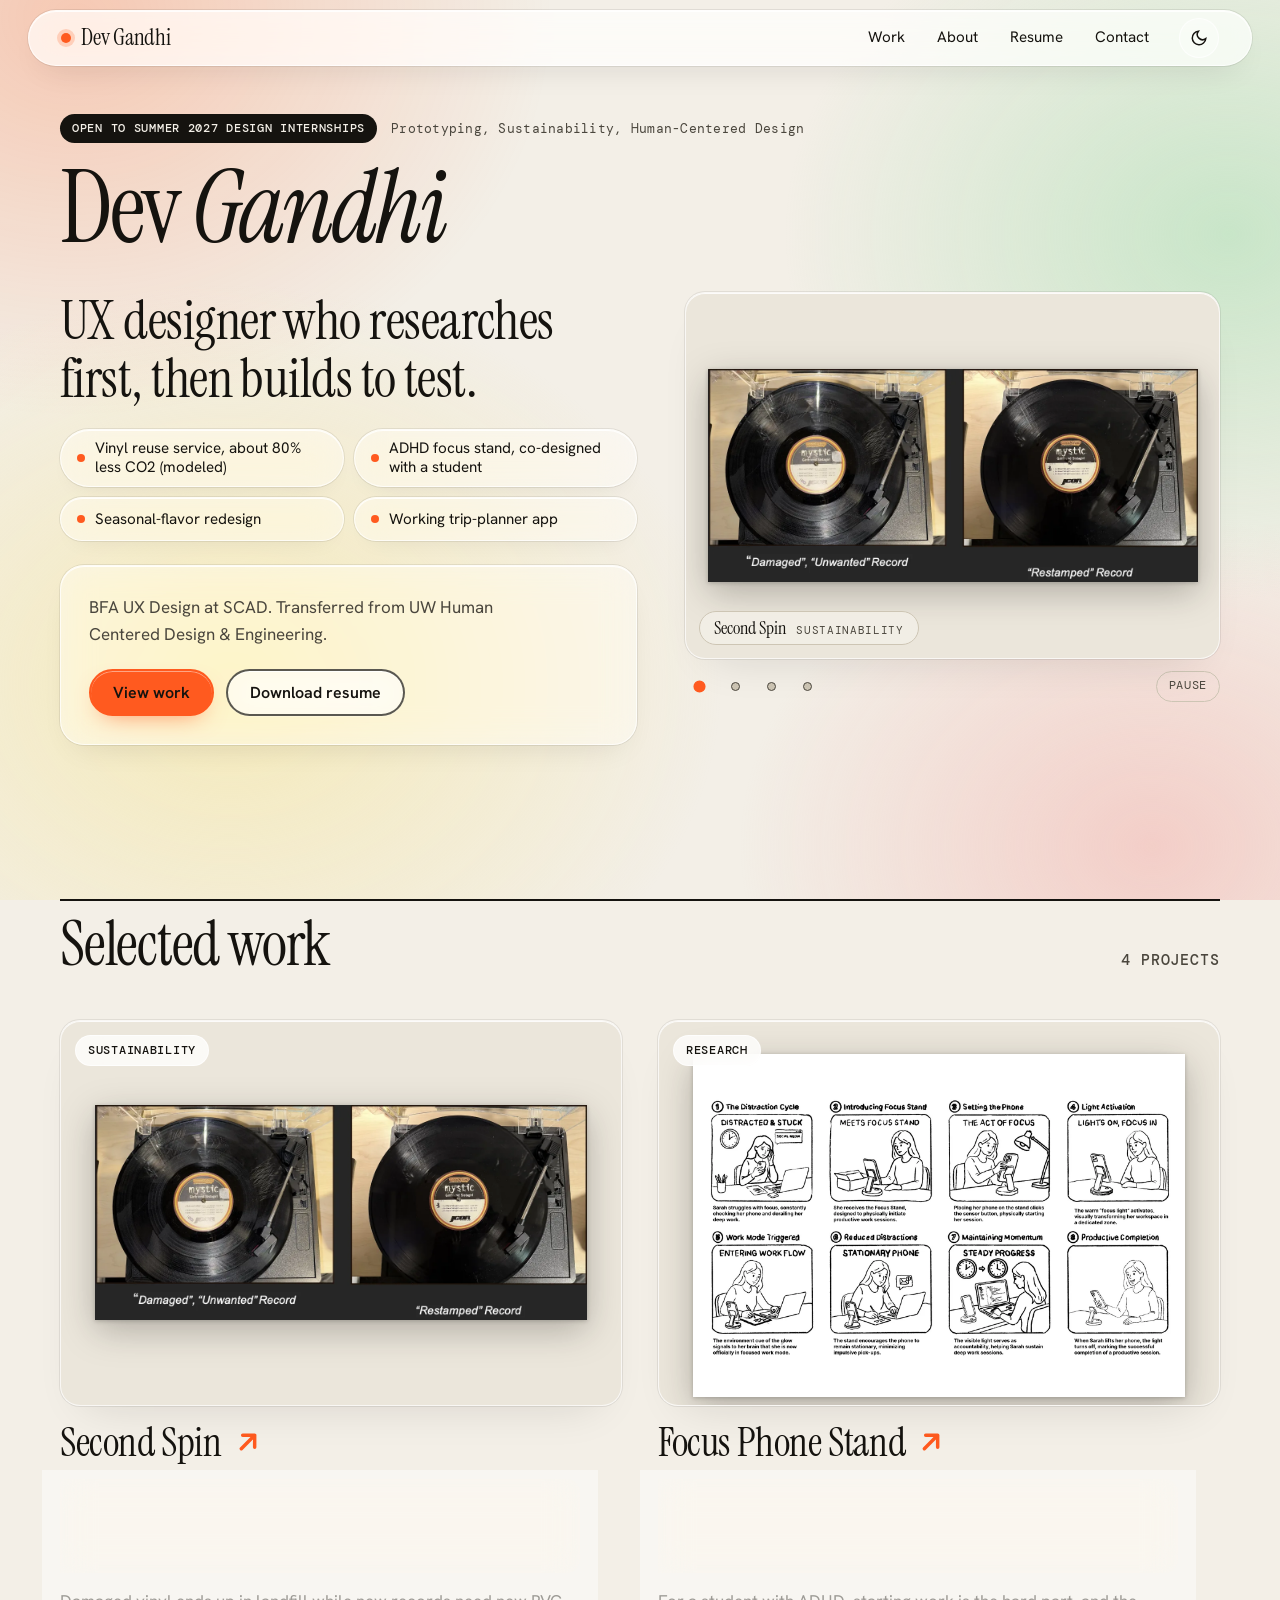
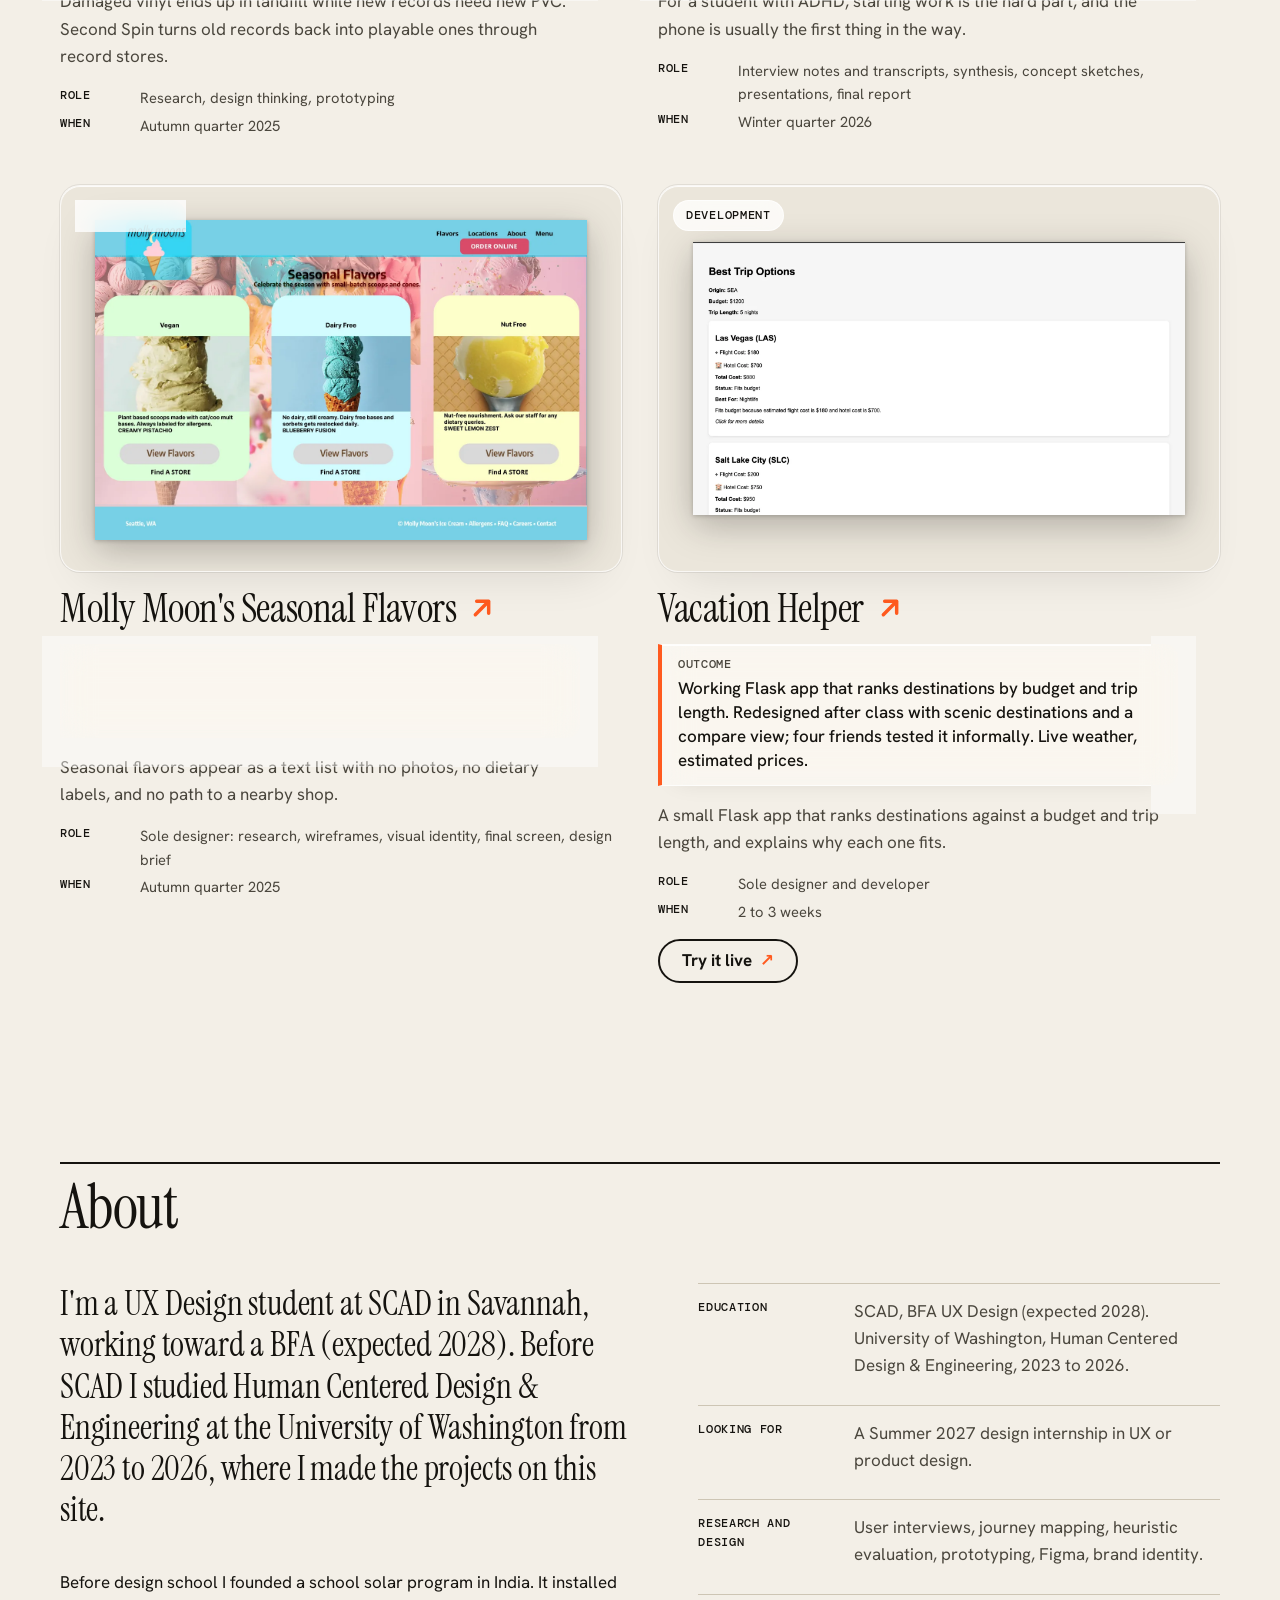
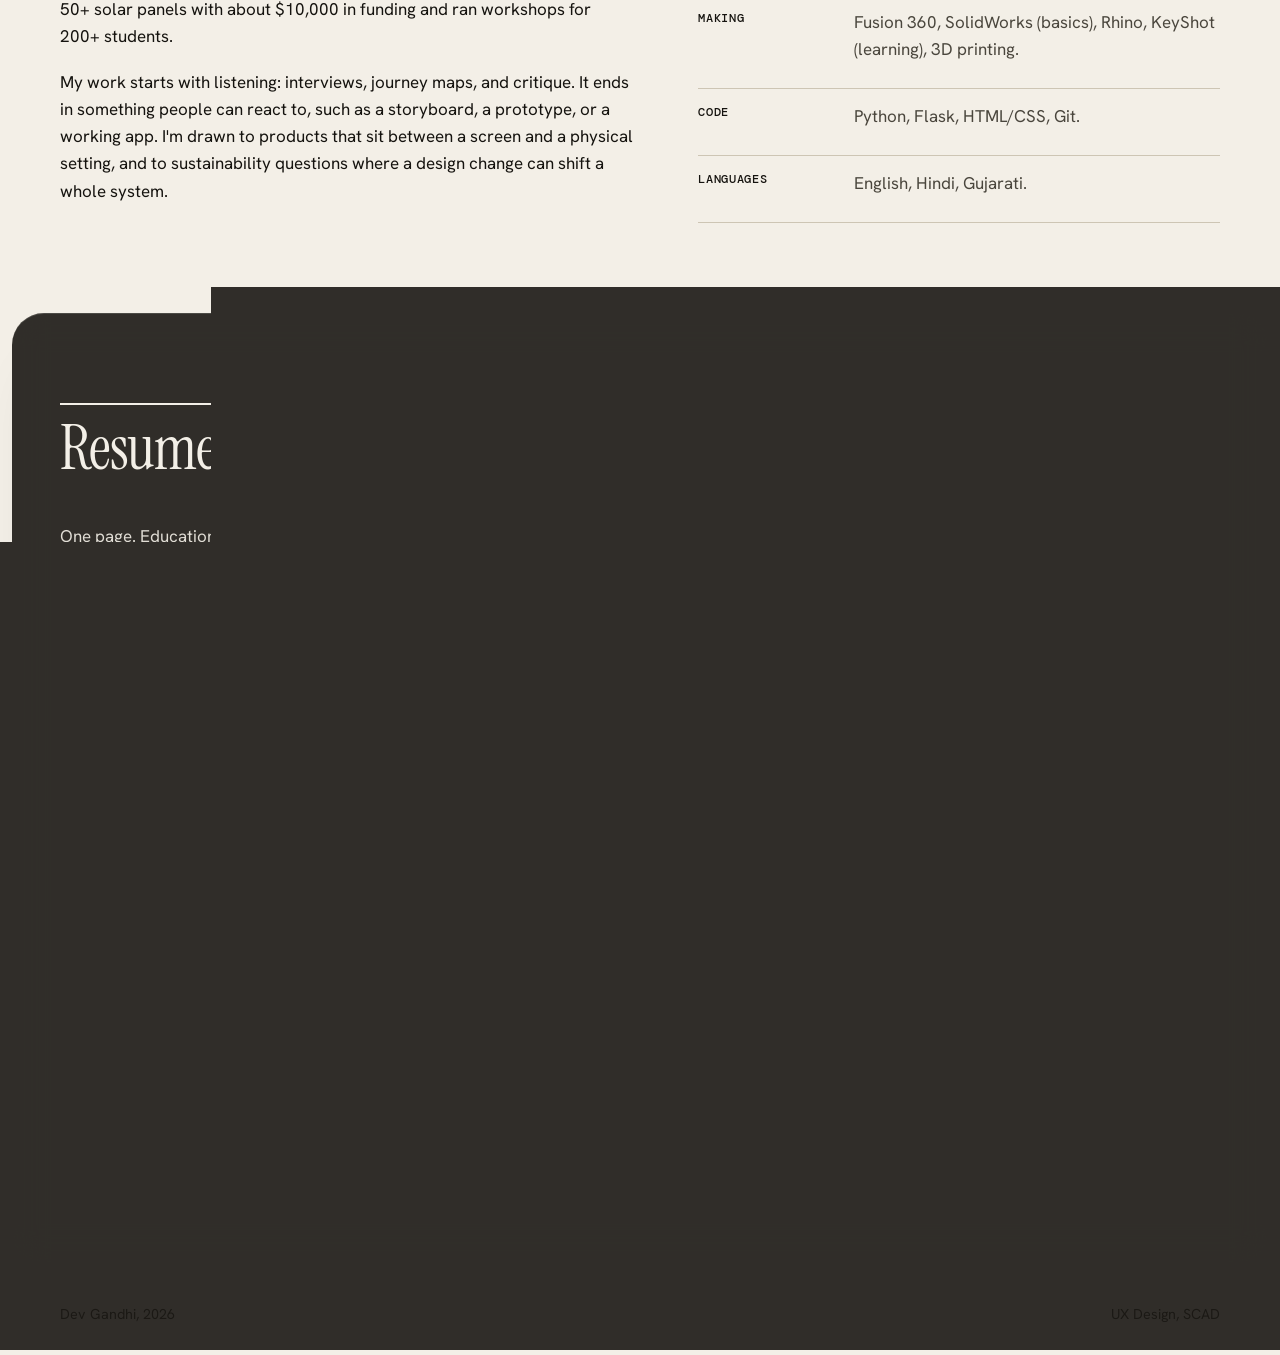
==== index.html @ 966eb0a9 "Refine 1-3: hero work showcase, case-study cover beside story, unified cover frames Adds css/refine." ====
<!doctype html>
<html lang="en">
<head>
  <meta charset="utf-8">
  <meta name="viewport" content="width=device-width, initial-scale=1, viewport-fit=cover">
  <title>Dev Gandhi | UX | Physical Systems Design</title>
  <meta name="description" content="Dev Gandhi is a UX Design student at SCAD. Case studies in research, sustainable product design, visual systems, and development. Seeking a Summer 2027 design internship.">
  <meta name="theme-color" content="#f3efe7" media="(prefers-color-scheme: light)">
  <meta name="theme-color" content="#12100d" media="(prefers-color-scheme: dark)">

  <!-- Open Graph. URLs assume the site lives at https://dev-0206.github.io/ . Change them if you use another address. -->
  <link rel="canonical" href="https://dev-0206.github.io/">
  <meta property="og:url" content="https://dev-0206.github.io/">
  <meta property="og:type" content="website">
  <meta property="og:title" content="Dev Gandhi | UX | Physical Systems Design">
  <meta property="og:description" content="Four case studies in UX research, sustainable product design, visual systems, and development.">
  <meta property="og:image" content="https://dev-0206.github.io/assets/og.png">
  <meta property="og:image:alt" content="Dev Gandhi. UX + Physical Systems.">
  <meta name="twitter:card" content="summary_large_image">

  <link rel="icon" href="assets/favicon.svg" type="image/svg+xml">
  <link rel="preload" as="font" type="font/woff2" crossorigin href="assets/fonts/instrument-serif-latin-400-normal.woff2">
  <link rel="preload" as="font" type="font/woff2" crossorigin href="assets/fonts/hanken-grotesk-latin-wght-normal.woff2">
  <link rel="stylesheet" href="css/style.css?v=20261028l">
  <link rel="stylesheet" href="css/glass.css?v=20261028l">
  <link rel="stylesheet" href="css/refine.css?v=20261109a">
</head>
<body>
  <a class="skip" href="#main">Skip to content</a>

  <header class="site-head">
    <div class="wrap">
      <a class="brand" href="#top" aria-label="Dev Gandhi, home"><span class="brand-dot" aria-hidden="true"></span>Dev Gandhi</a>
      <nav class="nav" aria-label="Main">
        <a href="#work">Work</a>
        <a href="#about">About</a>
        <a class="hide-sm" href="#resume">Resume</a>
        <a href="#contact">Contact</a>
        <button class="icon-btn" id="theme" type="button" aria-label="Switch color theme" title="Switch color theme">
          <svg width="18" height="18" viewBox="0 0 24 24" fill="none" stroke="currentColor" stroke-width="2" stroke-linecap="round" aria-hidden="true"><path d="M21 12.8A9 9 0 1 1 11.2 3a7 7 0 0 0 9.8 9.8z"/></svg>
        </button>
      </nav>
    </div>
  </header>

  <main id="main">
    <div id="top"></div>
    <section class="hero" aria-labelledby="name">
      <div class="wrap">
        <p class="hero-kicker"><span class="pill" id="h-pos"></span><span id="h-focus"></span></p>
        <h1 id="name"><span id="h-first">Dev</span> <span class="l2" id="h-last">Gandhi</span></h1>
        <div class="hero-grid">
          <div class="hero-main">
            <p class="hero-statement" id="h-statement"></p>
            <ul class="hero-chips" id="h-chips" aria-label="Selected work"></ul>
          </div>
          <div class="hero-visual" id="h-visual"></div>
          <div class="hero-side">
            <p id="h-status"></p>
            <div class="btn-row">
              <a class="btn primary" href="#work">View work</a>
              <a class="btn" id="h-resume" href="assets/Dev_Gandhi_Resume.pdf" download>Download resume</a>
            </div>
          </div>
        </div>
      </div>
    </section>

    <section id="work" aria-labelledby="work-h">
      <div class="wrap">
        <div class="sec-head"><h2 id="work-h">Selected work</h2><span class="count" id="work-count"></span></div>
        <div class="work-grid" id="work-grid"></div>
        <noscript><p>The case studies need JavaScript to open. Email me and I will send a PDF.</p></noscript>
      </div>
    </section>

    <section id="about" aria-labelledby="about-h">
      <div class="wrap">
        <div class="sec-head"><h2 id="about-h">About</h2></div>
        <div class="about-grid">
          <div class="about-copy" id="about-copy"></div>
          <dl class="facts" id="about-facts"></dl>
        </div>
      </div>
    </section>

    <div class="band">
      <section id="resume" aria-labelledby="resume-h">
        <div class="wrap">
          <div class="sec-head"><h2 id="resume-h">Resume</h2></div>
          <div class="two-col">
            <p>One page. Education, projects, experience, and skills.</p>
            <div class="btn-row">
              <a class="btn primary" id="r-dl" href="assets/Dev_Gandhi_Resume.pdf" download>Download PDF</a>
              <a class="btn" id="r-open" href="assets/Dev_Gandhi_Resume.pdf" target="_blank" rel="noopener">Open in a new tab</a>
            </div>
          </div>
        </div>
      </section>
      <section id="contact" aria-labelledby="contact-h">
        <div class="wrap">
          <div class="sec-head"><h2 id="contact-h">Contact</h2></div>
          <div class="two-col">
            <div>
              <h3 class="contact-head">Open to Summer 2027 design internships.</h3>
              <p class="contact-line">I'm especially interested in teams where screens meet physical products. Email me about a role, or to hear more about my projects and process: <a id="c-email" href="mailto:gandhi.devv@gmail.com">gandhi.devv@gmail.com</a>. You can also find me on <a id="c-li" href="https://www.linkedin.com/in/devgandhii" target="_blank" rel="noopener">LinkedIn</a>.</p>
              <div class="email-row">
                <button class="btn" id="c-copy" type="button">Copy email</button>
                <span class="toast" id="c-toast" role="status" aria-live="polite"></span>
              </div>
            </div>
            <div class="links" id="c-links"></div>
          </div>
        </div>
      </section>
    </div>
  </main>

  <footer>
    <div class="wrap"><span>Dev Gandhi, <span id="year"></span></span><span>UX Design, SCAD</span></div>
  </footer>

  <div class="case" id="case" role="dialog" aria-modal="true" aria-labelledby="case-title" hidden></div>
  <div class="lightbox" id="lightbox" role="dialog" aria-modal="true" aria-label="Image viewer">
    <div class="lb-bar">
      <span class="lb-hint">Drag to move. Scroll or pinch to zoom.</span>
      <div class="lb-tools">
        <button type="button" id="lb-out" aria-label="Zoom out">&minus;</button>
        <button type="button" id="lb-fit" aria-label="Fit image to screen">Fit</button>
        <button type="button" id="lb-in" aria-label="Zoom in">+</button>
        <button type="button" id="lb-close" class="close">Close</button>
      </div>
    </div>
    <div class="lb-stage" id="lb-stage" tabindex="0" role="img" aria-label="Zoomable image. Use plus and minus to zoom, arrow keys to move, 0 to fit.">
      <img id="lb-img" alt="" draggable="false">
    </div>
    <p class="lb-cap" id="lb-cap"></p>
  </div>

  <script src="js/data.js?v=20261028l"></script>
  <script src="js/app.js?v=20261109a"></script>
  <script src="js/refine.js?v=20261109a"></script>
</body>
</html>
---- css/style.css ----
/*
  Layout concept: a quiet paper-toned page where a very large serif name does the
  talking. Work is shown as large image panels. Case studies open as a full-screen sheet
  with a sticky project bar.
  Color follows 60 / 30 / 10: 60% warm paper ground, 30% ink and panel, 10% signal orange.
*/
/* Self-hosted fonts */
@font-face { font-family: "Instrument Serif"; font-style: normal; font-weight: 400; font-display: swap; src: url("../assets/fonts/instrument-serif-latin-400-normal.woff2") format("woff2"); }
@font-face { font-family: "Instrument Serif"; font-style: italic; font-weight: 400; font-display: swap; src: url("../assets/fonts/instrument-serif-latin-400-italic.woff2") format("woff2"); }
@font-face { font-family: "Hanken Grotesk"; font-style: normal; font-weight: 100 900; font-display: swap; src: url("../assets/fonts/hanken-grotesk-latin-wght-normal.woff2") format("woff2"); }
@font-face { font-family: "DM Mono"; font-style: normal; font-weight: 400; font-display: swap; src: url("../assets/fonts/dm-mono-latin-400-normal.woff2") format("woff2"); }
@font-face { font-family: "DM Mono"; font-style: normal; font-weight: 500; font-display: swap; src: url("../assets/fonts/dm-mono-latin-500-normal.woff2") format("woff2"); }
:root {
  --bg: #f3efe7;
  --panel: #e8e2d6;
  --panel-2: #dcd5c6;
  --ink: #15130f;
  --ink-2: #4a463d;
  --line: #cdc5b4;
  --accent: #ff5a1f;
  --on-accent: #15130f;
  --focus: #1f3fff;
  --shadow: rgba(21, 19, 15, 0.14);
  --st-mat: #f6e8a6;
  --st-em: #f3b8b3;
  --st-prod: #acdfb4;
  --font-display: "Instrument Serif", "Iowan Old Style", Georgia, "Times New Roman", serif;
  --font-body: "Hanken Grotesk", "Avenir Next", "Segoe UI", system-ui, sans-serif;
  --font-mono: "DM Mono", ui-monospace, "SF Mono", Menlo, Consolas, monospace;
  --max: 1160px;
  color-scheme: light;
}
@media (prefers-color-scheme: dark) {
  :root:not([data-theme="light"]) {
    --bg: #12100d;
    --panel: #1c1a16;
    --panel-2: #26231d;
    --ink: #ece7dc;
    --ink-2: #b3ac9d;
    --line: #302c25;
    --accent: #ff7a45;
    --on-accent: #15130f;
    --focus: #8fa0ff;
    --shadow: rgba(0, 0, 0, 0.5);
    --st-mat: #5a4e1e;
    --st-em: #6d3834;
    --st-prod: #2f5a3b;
    color-scheme: dark;
  }
}
:root[data-theme="dark"] {
  --bg: #12100d;
  --panel: #1c1a16;
  --panel-2: #26231d;
  --ink: #ece7dc;
  --ink-2: #b3ac9d;
  --line: #302c25;
  --accent: #ff7a45;
  --on-accent: #15130f;
  --focus: #8fa0ff;
  --shadow: rgba(0, 0, 0, 0.5);
  --st-mat: #5a4e1e;
  --st-em: #6d3834;
  --st-prod: #2f5a3b;
  color-scheme: dark;
}

*, *::before, *::after { box-sizing: border-box; }
html { scroll-behavior: smooth; -webkit-text-size-adjust: 100%; }
body {
  margin: 0;
  background: var(--bg);
  color: var(--ink);
  font-family: var(--font-body);
  font-size: 1.0625rem;
  line-height: 1.6;
  -webkit-font-smoothing: antialiased;
}
html.locked { overflow: hidden; }
img { max-width: 100%; display: block; }
a { color: inherit; text-decoration-thickness: 1px; text-underline-offset: 3px; }
a:hover { text-decoration-color: var(--accent); text-decoration-thickness: 2px; }
button { font: inherit; color: inherit; }
:focus-visible { outline: 3px solid var(--focus); outline-offset: 3px; border-radius: 4px; }
.skip {
  position: absolute; left: 12px; top: -60px; z-index: 100;
  background: var(--ink); color: var(--bg); padding: 10px 14px; border-radius: 6px;
}
.skip:focus { top: 12px; }
.sr { position: absolute; width: 1px; height: 1px; overflow: hidden; clip: rect(0 0 0 0); white-space: nowrap; }

.wrap {
  width: 100%;
  max-width: calc(var(--max) + 2 * 16px);
  margin-inline: auto;
  padding-left: max(16px, env(safe-area-inset-left, 0px));
  padding-right: max(16px, env(safe-area-inset-right, 0px));
}
@media (min-width: 720px) {
  .wrap {
    padding-left: max(32px, env(safe-area-inset-left, 0px));
    padding-right: max(32px, env(safe-area-inset-right, 0px));
    max-width: calc(var(--max) + 2 * 32px);
  }
}

/* ---------- Header ---------- */
.site-head {
  position: sticky; top: 0; z-index: 20;
  background: color-mix(in srgb, var(--bg) 88%, transparent);
  backdrop-filter: blur(10px);
  border-bottom: 1px solid var(--line);
}
.site-head .wrap { display: flex; align-items: center; justify-content: space-between; gap: 16px; min-height: 60px; }
.brand { font-family: var(--font-display); font-weight: 700; font-size: 1.15rem; text-decoration: none; letter-spacing: -0.01em; display: inline-flex; align-items: center; gap: 10px; }
.brand-dot { width: 10px; height: 10px; border-radius: 50%; background: var(--accent); box-shadow: 0 0 0 4px color-mix(in srgb, var(--accent) 22%, transparent); }
.nav { display: flex; align-items: center; gap: clamp(10px, 2.4vw, 28px); font-size: 0.95rem; }
.nav a { text-decoration: none; padding: 6px 2px; border-bottom: 2px solid transparent; }
.nav a:hover { border-bottom-color: var(--accent); }
.icon-btn {
  width: 40px; height: 40px; border-radius: 50%; border: 1px solid var(--line);
  background: transparent; cursor: pointer; display: inline-grid; place-items: center;
}
.icon-btn:hover { background: var(--panel); }
@media (max-width: 560px) { .nav .hide-sm { display: none; } }

/* ---------- Hero ---------- */
.hero { padding-block: clamp(48px, 9vw, 120px) clamp(40px, 6vw, 80px); }
.hero-kicker { margin: 0 0 18px; font-size: 1rem; color: var(--ink-2); display: flex; flex-wrap: wrap; gap: 6px 14px; align-items: center; }
.hero-kicker .pill {
  background: var(--ink); color: var(--bg); padding: 4px 12px; border-radius: 999px; font-weight: 600; font-size: 0.9rem;
}
.hero h1 {
  margin: 0;
  font-family: var(--font-display);
  font-size: clamp(3.6rem, 15.5vw, 12.5rem);
  line-height: 0.88;
  letter-spacing: -0.045em;
  font-weight: 800;
  font-stretch: 100%;
  font-variation-settings: "opsz" 96, "wdth" 100;
  text-wrap: balance;
}
.hero h1 .l2 { display: block; color: var(--ink); }
.hero-grid { margin-top: clamp(28px, 4vw, 56px); display: grid; gap: 28px 56px; grid-template-columns: 1fr; align-items: end; }
@media (min-width: 860px) { .hero-grid { grid-template-columns: 1.3fr 1fr; } }
.hero-statement { font-family: var(--font-display); font-size: clamp(1.5rem, 3.2vw, 2.25rem); line-height: 1.15; letter-spacing: -0.02em; margin: 0; font-weight: 500; max-width: 24ch; text-wrap: balance; }
.hero-side { display: grid; gap: 20px; }
.hero-side p { margin: 0; color: var(--ink-2); max-width: 46ch; }
.btn-row { display: flex; flex-wrap: wrap; gap: 12px; }
.btn {
  display: inline-flex; align-items: center; gap: 10px; text-decoration: none; cursor: pointer;
  padding: 13px 22px; border-radius: 999px; font-weight: 600; border: 2px solid var(--ink);
  background: transparent; font-size: 1rem; line-height: 1.1;
}
.btn:hover { text-decoration: none; background: var(--panel); }
.btn.primary { background: var(--accent); border-color: var(--accent); color: var(--on-accent); }
.btn.primary:hover { background: color-mix(in srgb, var(--accent) 86%, var(--ink)); border-color: color-mix(in srgb, var(--accent) 86%, var(--ink)); }
.hero-tags { display: flex; flex-wrap: wrap; gap: 8px; margin: 0; padding: 0; list-style: none; }
.hero-tags li { border: 1px solid var(--line); border-radius: 999px; padding: 4px 12px; font-size: 0.9rem; color: var(--ink-2); }

@media (prefers-reduced-motion: no-preference) {
  .hero h1 { animation: weight-in 1.1s cubic-bezier(.2,.7,.2,1) both; }
  @keyframes weight-in {
    from { font-weight: 200; letter-spacing: 0.01em; font-variation-settings: "opsz" 96, "wdth" 75; }
    to   { font-weight: 800; letter-spacing: -0.045em; font-variation-settings: "opsz" 96, "wdth" 100; }
  }
}

/* ---------- Sections ---------- */
section { padding-block: clamp(48px, 7vw, 96px); }
.sec-head { display: flex; align-items: baseline; justify-content: space-between; gap: 16px; margin-bottom: clamp(24px, 4vw, 44px); border-top: 2px solid var(--ink); padding-top: 14px; }
.sec-head h2 { margin: 0; font-family: var(--font-display); font-size: clamp(1.6rem, 3.6vw, 2.4rem); letter-spacing: -0.025em; font-weight: 700; }
.sec-head .count { color: var(--ink-2); font-size: 0.95rem; }

/* ---------- Work grid ---------- */
.work-grid { display: grid; gap: clamp(28px, 4vw, 48px) clamp(20px, 3vw, 36px); grid-template-columns: 1fr; }
@media (min-width: 820px) { .work-grid { grid-template-columns: 1fr 1fr; } }
.card { display: grid; gap: 16px; text-decoration: none; color: inherit; align-content: start; min-width: 0; }
.card:hover { text-decoration: none; }
.card-media {
  background: var(--panel); border-radius: 18px; overflow: hidden; aspect-ratio: 16 / 11;
  display: grid; place-items: center; position: relative;
}
.card-media img { width: 100%; height: 100%; transition: transform .5s cubic-bezier(.2,.7,.2,1); }
.card-media img.cover { object-fit: cover; }
.card-media img.contain { object-fit: contain; padding: 4%; }
.card:hover .card-media img, .card:focus-visible .card-media img { transform: scale(1.035); }
.card-tag {
  position: absolute; left: 14px; top: 14px; background: var(--bg); color: var(--ink);
  border-radius: 999px; padding: 4px 12px; font-size: 0.85rem; font-weight: 600;
}
.card h3 { margin: 0; font-family: var(--font-display); font-size: clamp(1.45rem, 2.4vw, 1.9rem); letter-spacing: -0.02em; line-height: 1.1; font-weight: 700; display: flex; align-items: baseline; gap: 10px; flex-wrap: wrap; }
.card h3 .arrow { width: 0.8em; height: 0.8em; align-self: center; transition: transform .25s; flex: none; }
.card:hover h3 .arrow { transform: translate(4px, -4px); }
.card h3 .arrow path { stroke: var(--accent); }
.card p { margin: 0; color: var(--ink-2); max-width: 52ch; }
.card dl { margin: 0; display: grid; gap: 4px; font-size: 0.92rem; color: var(--ink-2); }
.card dl div { display: grid; grid-template-columns: 70px 1fr; gap: 10px; }
.card dt { font-weight: 600; color: var(--ink); }
.card dd { margin: 0; min-width: 0; }

/* ---------- About ---------- */
.about-grid { display: grid; gap: 40px 64px; grid-template-columns: 1fr; }
@media (min-width: 860px) { .about-grid { grid-template-columns: 1.1fr 1fr; } }
.about-copy p { margin: 0 0 1.1em; max-width: 60ch; }
.about-copy p:first-child { font-family: var(--font-display); font-size: clamp(1.3rem, 2.2vw, 1.65rem); line-height: 1.3; letter-spacing: -0.015em; font-weight: 500; }
.facts { margin: 0; display: grid; gap: 0; }
.facts div { display: grid; grid-template-columns: 140px 1fr; gap: 16px; padding: 14px 0; border-top: 1px solid var(--line); }
.facts div:last-child { border-bottom: 1px solid var(--line); }
.facts dt { font-weight: 600; }
.facts dd { margin: 0; color: var(--ink-2); min-width: 0; }
@media (max-width: 520px) { .facts div { grid-template-columns: 1fr; gap: 2px; } }

/* ---------- Resume + Contact ---------- */
.band { background: var(--ink); color: var(--bg); }
.band .sec-head { border-top-color: var(--bg); }
.band a { color: inherit; }
.band .btn { border-color: var(--bg); }
.band .btn:hover { background: color-mix(in srgb, var(--bg) 14%, transparent); }
.band .btn.primary { background: var(--accent); border-color: var(--accent); color: #15130f; }
.two-col { display: grid; gap: 28px 64px; grid-template-columns: 1fr; align-items: start; }
@media (min-width: 860px) { .two-col { grid-template-columns: 1fr 1fr; } }
.band p { margin: 0 0 18px; max-width: 48ch; opacity: .9; }
.email-row { display: flex; flex-wrap: wrap; gap: 12px; align-items: center; margin-bottom: 18px; }
.email-text { font-family: var(--font-display); font-size: clamp(1.3rem, 3.2vw, 2rem); letter-spacing: -0.02em; user-select: all; overflow-wrap: anywhere; }
.links { display: flex; flex-wrap: wrap; gap: 12px; }
.toast { font-size: .9rem; opacity: 0; transition: opacity .2s; }
.toast.on { opacity: 1; }
footer { padding-block: 28px; font-size: .9rem; color: var(--ink-2); }
footer .wrap { display: flex; flex-wrap: wrap; justify-content: space-between; gap: 8px 24px; }

/* ---------- Case study sheet ---------- */
.case {
  position: fixed; inset: 0; z-index: 50; background: var(--bg); overflow-y: auto; overscroll-behavior: contain;
  display: none;
}
.case.open { display: block; }
@media (prefers-reduced-motion: no-preference) {
  .case.open { animation: sheet-in .38s cubic-bezier(.2,.7,.2,1) both; }
  @keyframes sheet-in { from { transform: translateY(28px); opacity: 0; } to { transform: none; opacity: 1; } }
}
.case-bar {
  position: sticky; top: 0; z-index: 5; background: color-mix(in srgb, var(--bg) 92%, transparent);
  backdrop-filter: blur(10px); border-bottom: 1px solid var(--line);
}
.case-bar .wrap { display: flex; align-items: center; gap: 12px; min-height: 60px; justify-content: space-between; }
.case-back { display: inline-flex; align-items: center; gap: 8px; border: 1px solid var(--line); background: transparent; padding: 8px 16px 8px 12px; border-radius: 999px; cursor: pointer; font-weight: 600; }
.case-back:hover { background: var(--panel); }
.case-pos { color: var(--ink-2); font-size: .92rem; }
.case-nav { display: inline-flex; gap: 8px; }
kbd { font: inherit; font-size: .78rem; border: 1px solid var(--line); border-radius: 5px; padding: 0 6px; color: var(--ink-2); }
@media (max-width: 640px) { .case-bar kbd, .case-pos { display: none; } }

.case-hero { padding-block: clamp(36px, 6vw, 80px) 28px; }
.case-hero .tagline { display: inline-block; background: var(--accent); color: var(--on-accent); padding: 4px 14px; border-radius: 999px; font-weight: 700; font-size: .88rem; margin-bottom: 20px; }
.case-hero h1 { margin: 0; font-family: var(--font-display); font-weight: 800; font-size: clamp(2.4rem, 8vw, 6rem); line-height: .96; letter-spacing: -0.04em; text-wrap: balance; max-width: 16ch; }
.case-hero .lede { font-family: var(--font-display); font-size: clamp(1.25rem, 2.6vw, 1.85rem); line-height: 1.25; letter-spacing: -0.015em; max-width: 34ch; margin: 22px 0 0; font-weight: 500; text-wrap: balance; }
.meta { margin: clamp(28px, 4vw, 48px) 0 0; display: grid; grid-template-columns: repeat(auto-fit, minmax(210px, 1fr)); gap: 0 28px; border-top: 2px solid var(--ink); }
.meta div { padding: 14px 0; border-bottom: 1px solid var(--line); min-width: 0; }
.meta dt { font-weight: 700; font-size: .88rem; color: var(--ink-2); margin-bottom: 2px; }
.meta dd { margin: 0; overflow-wrap: anywhere; }

.case-cover { margin-top: 12px; background: var(--panel); border-radius: 22px; overflow: hidden; display: grid; place-items: center; aspect-ratio: 16 / 9; }
.case-cover img { width: 100%; height: 100%; }
.case-cover img.cover { object-fit: cover; }
.case-cover img.contain { object-fit: contain; padding: 3%; }

.cs { padding-block: clamp(28px, 4.5vw, 56px) 0; }
.cs-row { display: grid; gap: 14px 56px; grid-template-columns: 1fr; padding-block: clamp(28px, 4vw, 48px); border-top: 1px solid var(--line); }
@media (min-width: 900px) { .cs-row { grid-template-columns: 220px minmax(0, 1fr); } }
.cs-row > h2 { margin: 0; font-family: var(--font-display); font-size: 1.35rem; letter-spacing: -0.015em; font-weight: 700; line-height: 1.15; }
@media (min-width: 900px) { .cs-row > h2 { position: sticky; top: 84px; align-self: start; } }
.cs-body { display: grid; gap: 20px; min-width: 0; }
.cs-body > p { margin: 0; max-width: 64ch; }
.cs-body ul { margin: 0; padding-left: 1.2em; display: grid; gap: 8px; max-width: 64ch; }
.cs-body li::marker { color: var(--accent); }

.fig { margin: 0; display: grid; gap: 10px; min-width: 0; }
.fig-btn { all: unset; display: block; cursor: zoom-in; border-radius: 14px; overflow: hidden; background: var(--panel); }
.fig-btn:focus-visible { outline: 3px solid var(--focus); outline-offset: 3px; }
.fig-btn img { width: 100%; height: auto; }
.fig-btn img.contain { padding: 2%; }
.fig figcaption { font-size: .92rem; color: var(--ink-2); max-width: 70ch; }
.fig:not(.wide) { max-width: 760px; }
.figs .fig { max-width: none; }
.figs { display: grid; gap: 22px; grid-template-columns: 1fr; }
@media (min-width: 640px) { .figs.c2 { grid-template-columns: 1fr 1fr; } .figs.c3 { grid-template-columns: repeat(3, 1fr); } }
.figs .fig-btn { aspect-ratio: auto; }

.cards { display: grid; gap: 14px; grid-template-columns: 1fr; }
@media (min-width: 640px) { .cards.c2 { grid-template-columns: 1fr 1fr; } .cards.c3 { grid-template-columns: repeat(3, 1fr); } }
.cards.c1 { grid-template-columns: 1fr; }
.mini { background: var(--panel); border-radius: 14px; padding: 18px 20px; min-width: 0; }
.mini h3 { margin: 0 0 6px; font-family: var(--font-display); font-size: 1.08rem; letter-spacing: -0.01em; line-height: 1.2; }
.mini p { margin: 0; font-size: .98rem; color: var(--ink-2); }

.steps { margin: 0; padding: 0; list-style: none; display: grid; gap: 0; counter-reset: step; border-left: 2px solid var(--line); margin-left: 6px; }
.steps li { position: relative; padding: 0 0 22px 28px; counter-increment: step; }
.steps li:last-child { padding-bottom: 0; }
.steps li::before { content: ""; position: absolute; left: -7px; top: 6px; width: 12px; height: 12px; border-radius: 50%; background: var(--accent); }
.steps h3 { margin: 0 0 2px; font-family: var(--font-display); font-size: 1.08rem; }
.steps p { margin: 0; color: var(--ink-2); max-width: 60ch; }

.tbl-wrap { overflow-x: auto; border: 1px solid var(--line); border-radius: 12px; }
.tbl { width: 100%; border-collapse: collapse; font-size: .96rem; min-width: 460px; }
.tbl caption { text-align: left; padding: 10px 14px; font-size: .88rem; color: var(--ink-2); caption-side: bottom; border-top: 1px solid var(--line); }
.tbl th, .tbl td { text-align: left; padding: 11px 14px; border-bottom: 1px solid var(--line); vertical-align: top; }
.tbl thead th { background: var(--panel); font-weight: 700; }
.tbl tbody tr:last-child td { border-bottom: 0; }
.tbl td:first-child { font-weight: 600; white-space: nowrap; }
@media (max-width: 640px) { .tbl td:first-child { white-space: normal; } }

.stats { display: grid; gap: 14px; grid-template-columns: repeat(auto-fit, minmax(150px, 1fr)); }
.stat { background: var(--panel); border-radius: 14px; padding: 18px 20px; }
.stat b { display: block; font-family: var(--font-display); font-size: clamp(1.7rem, 4vw, 2.6rem); line-height: 1; letter-spacing: -0.03em; font-variant-numeric: tabular-nums; }
.stat span { color: var(--ink-2); font-size: .92rem; display: block; margin-top: 8px; }
.stats-note { margin: 0; color: var(--ink-2); font-size: .95rem; max-width: 64ch; }

.quote { margin: 0; padding: 4px 0 4px 20px; border-left: 4px solid var(--accent); max-width: 60ch; }
.quote p { margin: 0; font-family: var(--font-display); font-size: 1.35rem; line-height: 1.3; letter-spacing: -0.01em; }
.quote cite { display: block; margin-top: 8px; font-style: normal; color: var(--ink-2); font-size: .92rem; }

.note { border: 2px solid var(--ink); border-radius: 14px; padding: 18px 20px; max-width: 70ch; }
.note h3 { margin: 0 0 6px; font-family: var(--font-display); font-size: 1.05rem; }
.note p { margin: 0; color: var(--ink-2); }
.link-list { display: grid; gap: 8px; }
.link-list a { font-weight: 600; }

.case-next { margin-top: clamp(40px, 6vw, 72px); background: var(--ink); color: var(--bg); }
.case-next a { display: grid; gap: 10px; padding-block: clamp(36px, 6vw, 72px); text-decoration: none; }
.case-next small { opacity: .75; font-size: .95rem; }
.case-next strong { font-family: var(--font-display); font-size: clamp(2rem, 7vw, 4.5rem); letter-spacing: -0.035em; line-height: 1; font-weight: 800; display: flex; gap: 16px; align-items: center; flex-wrap: wrap; }
.case-next a:hover strong span.t { text-decoration: underline; text-decoration-color: var(--accent); text-decoration-thickness: 4px; text-underline-offset: 8px; }
.case-next .arrow-big { width: .7em; height: .7em; }
.case-next .arrow-big path { stroke: var(--accent); }

/* ---------- Lightbox ---------- */

noscript .wrap { padding-block: 20px; }


/* ---------- Typography v2: editorial serif display, grotesk body, mono labels ---------- */
.brand { font-weight: 400; font-size: 1.45rem; letter-spacing: -0.01em; }
.hero-kicker { font-family: var(--font-mono); font-size: .84rem; letter-spacing: .02em; }
.hero-kicker .pill, .card-tag, .case-pos, .count, .meta dt, .facts dt, .card dt, .stat span, .tbl thead th {
  font-family: var(--font-mono); font-weight: 500; font-size: .74rem; letter-spacing: .06em; text-transform: uppercase;
}
.hero-kicker .pill { padding: 5px 12px; }
.card-tag { padding: 5px 12px; }
.meta dt { margin-bottom: 4px; }
.hero h1 { font-weight: 400; font-size: clamp(4.4rem, 20vw, 16rem); line-height: .8; letter-spacing: -0.035em; font-variation-settings: normal; font-stretch: normal; }
.hero h1 .l2 { font-style: italic; letter-spacing: -0.03em; }
@media (prefers-reduced-motion: no-preference) {
  .hero h1 { animation: rise .9s cubic-bezier(.2,.7,.2,1) both; }
  @keyframes rise { from { opacity: 0; transform: translateY(.1em); } to { opacity: 1; transform: none; } }
}
.hero-statement { font-weight: 400; font-size: clamp(1.8rem, 3.8vw, 2.9rem); line-height: 1.1; letter-spacing: -0.01em; max-width: 21ch; }
.sec-head h2 { font-weight: 400; font-size: clamp(2.3rem, 5.4vw, 3.8rem); letter-spacing: -0.02em; line-height: 1; }
.card h3 { font-weight: 400; font-size: clamp(1.9rem, 3.2vw, 2.5rem); letter-spacing: -0.01em; line-height: 1.02; }
.about-copy p:first-child { font-weight: 400; font-size: clamp(1.55rem, 2.8vw, 2.15rem); line-height: 1.2; letter-spacing: -0.005em; }
.email-text { font-size: clamp(1.6rem, 4vw, 2.6rem); letter-spacing: -0.01em; }
.case-hero h1 { font-weight: 400; font-size: clamp(3.2rem, 11vw, 8rem); line-height: .9; letter-spacing: -0.03em; max-width: 13ch; }
.case-hero .lede { font-weight: 400; font-size: clamp(1.5rem, 3vw, 2.2rem); line-height: 1.18; letter-spacing: -0.005em; max-width: 30ch; }
.cs-row > h2 { font-family: var(--font-mono); font-weight: 500; font-size: .78rem; letter-spacing: .08em; text-transform: uppercase; line-height: 1.5; color: var(--ink-2); padding-top: .35rem; }
.mini h3, .steps h3, .note h3 { font-family: var(--font-body); font-weight: 650; font-size: 1.05rem; letter-spacing: 0; }
.stat b { font-weight: 400; font-size: clamp(2.1rem, 4.8vw, 3.4rem); letter-spacing: -0.01em; }
.quote p { font-style: italic; font-size: clamp(1.5rem, 2.6vw, 1.9rem); line-height: 1.22; letter-spacing: 0; }
.case-next strong { font-weight: 400; font-size: clamp(2.6rem, 8.5vw, 6rem); letter-spacing: -0.025em; }
.tbl thead th { font-weight: 500; }

/* ---------- Image viewer (pan and zoom) ---------- */
.lightbox { position: fixed; inset: 0; z-index: 80; background: #0a0907; display: none; flex-direction: column; }
.lightbox.open { display: flex; }
.lb-bar { display: flex; align-items: center; justify-content: space-between; gap: 12px; flex-wrap: wrap;
  padding: max(12px, env(safe-area-inset-top, 0px)) max(16px, env(safe-area-inset-right, 0px)) 12px max(16px, env(safe-area-inset-left, 0px)); }
.lb-hint { color: #b3ac9d; font-family: var(--font-mono); font-size: .74rem; letter-spacing: .04em; text-transform: uppercase; }
.lb-tools { display: flex; gap: 8px; margin-left: auto; }
.lb-tools button { min-width: 44px; min-height: 44px; padding: 0 14px; background: #ece7dc; color: #15130f; border: 0; border-radius: 999px; font: 600 1rem var(--font-body); cursor: pointer; }
.lb-tools button:hover { background: #fff; }
.lb-tools button:focus-visible, .lb-stage:focus-visible { outline: 3px solid #8fa0ff; outline-offset: 2px; }
.lb-stage { position: relative; flex: 1 1 auto; min-height: 0; overflow: hidden; touch-action: none; cursor: grab; user-select: none; -webkit-user-select: none; }
.lb-stage:active { cursor: grabbing; }
.lb-stage img { position: absolute; left: 0; top: 0; max-width: none; transform-origin: 0 0; background: #fff; will-change: transform; -webkit-user-drag: none; }
.lb-cap { margin: 0; color: #ece7dc; font-size: .92rem; text-align: center; padding: 10px max(16px, env(safe-area-inset-right, 0px)) max(12px, env(safe-area-inset-bottom, 0px)) max(16px, env(safe-area-inset-left, 0px)); max-height: 22vh; overflow: auto; }
.contact-line { max-width: 52ch; }
.contact-line a { text-underline-offset: 3px; }
.email-row { margin-top: 18px; }


/* ---------- Second Spin interactive model ---------- */
.stages, .sens { display: grid; gap: 16px; min-width: 0; padding: clamp(18px, 3vw, 28px); border: 1px solid var(--line); border-radius: 16px; background: color-mix(in srgb, var(--panel) 45%, var(--bg)); }
.model-h { margin: 0; font-family: var(--font-display); font-weight: 400; font-size: clamp(1.7rem, 3.4vw, 2.3rem); line-height: 1.05; letter-spacing: -0.01em; }
.model-lead { margin: 0; color: var(--ink-2); max-width: 62ch; }
.stage-tabs { display: grid; grid-template-columns: repeat(5, minmax(0, 1fr)); gap: 8px; }
.stage-tab { all: unset; box-sizing: border-box; cursor: pointer; display: grid; gap: 4px; align-content: start; padding: 12px 12px 14px; border: 1px solid var(--line); border-radius: 12px; background: var(--bg); min-height: 88px; transition: background .15s, border-color .15s; }
.stage-tab:hover { border-color: var(--ink-2); }
.stage-tab[aria-selected="true"] { background: var(--ink); color: var(--bg); border-color: var(--ink); }
.stage-tab:focus-visible { outline: 3px solid var(--focus); outline-offset: 3px; }
.stage-tab .sn { font-family: var(--font-mono); font-size: .72rem; letter-spacing: .06em; opacity: .75; }
.stage-tab .nm { font-weight: 650; font-size: .98rem; line-height: 1.15; overflow-wrap: anywhere; }
.stage-tab .fc { font-family: var(--font-mono); font-size: .66rem; letter-spacing: .06em; text-transform: uppercase; color: var(--accent); }
.stage-tab[aria-selected="true"] .fc { color: var(--accent); }
.stage-panel { display: grid; gap: 14px; min-width: 0; }
.stage-panel:focus-visible { outline: 3px solid var(--focus); outline-offset: 4px; border-radius: 8px; }
.stage-title { margin: 0; font-family: var(--font-display); font-weight: 400; font-size: clamp(1.8rem, 3.6vw, 2.6rem); line-height: 1; }
.stage-blurb { margin: 0; max-width: 64ch; }
.io { display: grid; grid-template-columns: minmax(0, 1fr) auto minmax(0, 1fr); gap: 14px; align-items: start; }
.io h5 { margin: 0 0 8px; font-family: var(--font-mono); font-weight: 500; font-size: .74rem; letter-spacing: .06em; text-transform: uppercase; color: var(--ink-2); }
.io-arrow { align-self: center; font-size: 1.6rem; color: var(--ink-2); padding-top: 26px; }
.stickies { list-style: none; margin: 0; padding: 0; display: grid; gap: 8px; }
.sticky { padding: 10px 12px; border-radius: 4px; font-size: .94rem; line-height: 1.3; color: var(--ink); box-shadow: 0 1px 0 var(--shadow); overflow-wrap: anywhere; }
.sticky.mat, .sw.mat { background: var(--st-mat); }
.sticky.em, .sw.em { background: var(--st-em); }
.sticky.prod, .sw.prod { background: var(--st-prod); }
.vh { position: absolute; width: 1px; height: 1px; margin: -1px; padding: 0; overflow: hidden; clip: rect(0 0 0 0); white-space: nowrap; border: 0; }
.stage-change { margin: 0; padding: 14px 16px; border-left: 4px solid var(--accent); background: var(--bg); border-radius: 0 10px 10px 0; max-width: 70ch; }
.stage-change b { display: block; font-family: var(--font-mono); font-weight: 500; font-size: .74rem; letter-spacing: .06em; text-transform: uppercase; color: var(--ink-2); margin-bottom: 4px; }
.stage-nav { display: flex; gap: 10px; flex-wrap: wrap; }
.stage-nav .btn[disabled] { opacity: .4; cursor: not-allowed; }
.legend { list-style: none; margin: 0; padding: 0; display: flex; flex-wrap: wrap; gap: 8px 18px; font-size: .88rem; color: var(--ink-2); }
.legend li { display: inline-flex; align-items: center; gap: 8px; }
.sw { width: 14px; height: 14px; border-radius: 3px; display: inline-block; border: 1px solid var(--line); }
.sw.cur { background: var(--ink-2); }
.sw.paper { background: color-mix(in srgb, var(--ink-2) 50%, var(--bg)); }
.sw.rep { background: var(--accent); }
.sw.trn { background: var(--ink); }
.sens-ctl { display: grid; grid-template-columns: auto minmax(120px, 1fr) auto auto; gap: 12px 16px; align-items: center; }
.sens-ctl label { font-weight: 600; }
.sens-ctl input[type="range"] { width: 100%; accent-color: var(--accent); min-height: 32px; }
.sens-ctl input[type="range"]:focus-visible { outline: 3px solid var(--focus); outline-offset: 3px; }
.sens-out { font-family: var(--font-mono); min-width: 6ch; text-align: right; }
.chk { display: inline-flex; gap: 10px; align-items: center; cursor: pointer; width: fit-content; }
.chk input { width: 20px; height: 20px; accent-color: var(--accent); }
.bars { display: grid; gap: 10px; }
.bar-row { display: grid; grid-template-columns: 150px minmax(0, 1fr) 110px; gap: 12px; align-items: center; }
.bl { font-size: .92rem; }
.bv { font-family: var(--font-mono); font-size: .86rem; text-align: right; }
.bar { height: 28px; border-radius: 6px; background: var(--bg); border: 1px solid var(--line); display: flex; overflow: hidden; }
.seg { display: block; height: 100%; min-width: 0; transition: width .2s ease; }
.seg.cur { background: var(--ink-2); }
.seg.paper { background: color-mix(in srgb, var(--ink-2) 50%, var(--bg)); }
.seg.rep { background: var(--accent); }
.seg.trn { background: var(--ink); }
@media (prefers-reduced-motion: reduce) { .seg, .stage-tab { transition: none; } }
.sens-result { margin: 0; font-size: 1.1rem; }
.sens-result strong { display: block; font-family: var(--font-display); font-weight: 400; font-size: clamp(2.2rem, 4.4vw, 3.2rem); line-height: 1; letter-spacing: -0.01em; margin-bottom: 6px; }
.sens-facts { margin: 0; padding-left: 1.2em; display: grid; gap: 6px; max-width: 70ch; }
@media (max-width: 859px) {
  .stage-tabs { display: flex; overflow-x: auto; scroll-snap-type: x proximity; padding-bottom: 6px; }
  .stage-tab { flex: 0 0 auto; min-width: 140px; scroll-snap-align: start; }
}
@media (max-width: 719px) {
  .io { grid-template-columns: 1fr; }
  .io-arrow { padding-top: 0; transform: rotate(90deg); justify-self: start; }
  .sens-ctl { grid-template-columns: 1fr auto; }
  .sens-ctl label { grid-column: 1 / -1; }
  .sens-ctl .btn { grid-column: 1 / -1; width: fit-content; }
  .bar-row { grid-template-columns: 1fr auto; }
  .bar-row .bar { grid-column: 1 / -1; grid-row: 2; }
}

.cs-body ul.stickies, .cs-body ul.legend { padding: 0; margin: 0; list-style: none; }
.cs-body ul.stickies > li, .cs-body ul.legend > li { margin: 0; }

/* ---------- Hero v3: proof first (smaller name, headline, proof chips) ---------- */
.hero { padding-block: clamp(24px, 4vw, 48px) clamp(36px, 5vw, 64px); }
.hero h1 { font-size: clamp(2.8rem, 8vw, 6.25rem); line-height: .95; }
.hero h1 .l2 { display: inline; }
.hero-grid { align-items: start; margin-top: clamp(20px, 3vw, 36px); }
.hero-main { display: grid; gap: 22px; min-width: 0; }
/* Case study: top strip and folded sections */
.case-strip { display: grid; gap: 12px; margin-top: 28px; max-width: 72ch; }
.case-strip-item {
  margin: 0; display: grid; gap: 4px; padding: 12px 16px;
  font-weight: 500; line-height: 1.4;
  background: var(--panel); border-left: 4px solid var(--accent); border-radius: 0 14px 14px 0;
}
.case-strip .lbl { font-family: var(--font-mono); font-weight: 500; font-size: .72rem; letter-spacing: .06em; text-transform: uppercase; color: var(--ink-2); }
.cs-fold { padding-block: clamp(16px, 2.4vw, 24px); }
.cs-details > summary {
  list-style: none; cursor: pointer; display: inline-flex; align-items: center; gap: 10px;
  padding: 10px 18px; min-height: 44px; border: 1px solid var(--line); border-radius: 999px;
  font-weight: 600; font-size: .95rem;
}
.cs-details > summary::-webkit-details-marker { display: none; }
.cs-details > summary::after { content: ""; width: 8px; height: 8px; border-right: 2px solid var(--accent); border-bottom: 2px solid var(--accent); transform: rotate(45deg) translateY(-2px); transition: transform .2s; }
.cs-details[open] > summary::after { transform: rotate(-135deg) translateY(-2px); }
.cs-details > summary:hover { background: var(--panel); }
.cs-details > summary:focus-visible { outline: 3px solid var(--focus); outline-offset: 3px; }
.cs-details-body { margin-top: 24px; }
@media (prefers-reduced-motion: reduce) { .cs-details > summary::after { transition: none; } }
.card { scroll-margin-top: 96px; }
.card .card-outcome {
  display: grid; gap: 4px; padding: 12px 16px; max-width: 52ch;
  color: var(--ink); font-weight: 500; line-height: 1.4;
  background: var(--panel); border-left: 4px solid var(--accent); border-radius: 0 14px 14px 0;
}
.card-outcome-label { font-family: var(--font-mono); font-weight: 500; font-size: .72rem; letter-spacing: .06em; text-transform: uppercase; color: var(--ink-2); }
.hero-statement { font-size: clamp(2rem, 4.6vw, 3.4rem); line-height: 1.06; max-width: 22ch; }
.hero-chips { list-style: none; margin: 0; padding: 0; display: grid; grid-template-columns: 1fr; gap: 10px; }
@media (min-width: 640px) { .hero-chips { grid-template-columns: repeat(2, minmax(0, 1fr)); } }
.hero-chips li { display: flex; min-width: 0; }
.hero-chips a {
  display: flex; align-items: center; gap: 10px; padding: 9px 16px; min-height: 44px; width: 100%;
  border: 1px solid var(--line); border-radius: 999px; text-decoration: none; font-size: .95rem; line-height: 1.25;
}
.hero-chips a::before { content: ""; width: 8px; height: 8px; border-radius: 50%; background: var(--accent); flex: none; }
.hero-chips a:hover { border-color: var(--ink); background: var(--panel); text-decoration: none; }

.contact-head { margin: 0 0 14px; font-family: var(--font-display); font-weight: 400; font-size: clamp(1.9rem, 3.8vw, 2.9rem); line-height: 1.04; letter-spacing: -0.01em; max-width: 18ch; text-wrap: balance; }

/* Live demo link under a project card */
.card-wrap { display: grid; gap: 16px; align-content: start; min-width: 0; }
.card-live {
  justify-self: start; display: inline-flex; align-items: center; min-height: 44px; padding: 0 22px;
  border: 2px solid var(--ink); border-radius: 999px; color: var(--ink); font-weight: 700; text-decoration: none;
}
.card-live::after { content: "\2197"; margin-left: 8px; color: var(--accent); }
.card-live:hover { background: var(--ink); color: var(--bg); text-decoration: none; }
.card-live:focus-visible { outline: 3px solid var(--accent); outline-offset: 3px; }

/* Mobile header + title focus fixes */
.brand { white-space: nowrap; }
#case-title:focus { outline: none; }
@media (max-width: 420px) {
  .brand { font-size: 1.2rem; gap: 8px; }
  .nav { gap: 10px; font-size: 0.9rem; }
}
@media (max-width: 340px) { .brand-dot { display: none; } .nav { gap: 6px; font-size: 0.84rem; } }
---- css/glass.css ----
/*
  Glass theme (optional layer). Loaded after style.css and only restyles surfaces.
  To turn it off: delete the <link> to css/glass.css in index.html, or `git revert` the commit that added it.

  Idea: a soft, fixed color field (the site's own paper, orange, sage, butter, and rose tones)
  sits behind everything. Panels are frosted glass over it, so content slides across the color as you scroll.
  Safety nets: solid fallback without backdrop-filter, and for "reduce transparency" or "more contrast".
*/

:root {
  /* How see-through panels are. Fallback blocks at the bottom raise these to near-solid. */
  --glass-a: 46%;
  --glass-a-strong: 72%;
  --glass-a-soft: 30%;
  --glass-tint: #ffffff;
  --glass-edge: rgba(255, 255, 255, 0.7);
  --glass-hi: rgba(255, 255, 255, 0.85);
  --glass-ring: color-mix(in srgb, var(--ink) 8%, transparent);
  --glass: color-mix(in srgb, var(--glass-tint) var(--glass-a), transparent);
  --glass-strong: color-mix(in srgb, var(--glass-tint) var(--glass-a-strong), transparent);
  --glass-soft: color-mix(in srgb, var(--glass-tint) var(--glass-a-soft), transparent);
  --blur: blur(16px) saturate(165%);
  --ambient:
    radial-gradient(62vmax 52vmax at 6% 2%, rgba(255, 90, 31, 0.26), transparent 60%),
    radial-gradient(56vmax 46vmax at 96% 26%, rgba(172, 223, 180, 0.6), transparent 62%),
    radial-gradient(64vmax 52vmax at 18% 76%, rgba(246, 232, 166, 0.7), transparent 60%),
    radial-gradient(52vmax 42vmax at 90% 94%, rgba(243, 184, 179, 0.6), transparent 62%);
}
@media (prefers-color-scheme: dark) {
  :root:not([data-theme="light"]) {
    --glass-tint: #2a2620;
    --glass-edge: rgba(255, 255, 255, 0.13);
    --glass-hi: rgba(255, 255, 255, 0.09);
    --glass-ring: rgba(255, 255, 255, 0.05);
    --ambient:
      radial-gradient(62vmax 52vmax at 6% 2%, rgba(255, 122, 69, 0.24), transparent 60%),
      radial-gradient(56vmax 46vmax at 96% 26%, rgba(79, 150, 100, 0.3), transparent 62%),
      radial-gradient(64vmax 52vmax at 18% 76%, rgba(160, 130, 40, 0.24), transparent 60%),
      radial-gradient(52vmax 42vmax at 90% 94%, rgba(150, 70, 64, 0.28), transparent 62%);
  }
}
:root[data-theme="dark"] {
  --glass-tint: #2a2620;
  --glass-edge: rgba(255, 255, 255, 0.13);
  --glass-hi: rgba(255, 255, 255, 0.09);
  --glass-ring: rgba(255, 255, 255, 0.05);
  --ambient:
    radial-gradient(62vmax 52vmax at 6% 2%, rgba(255, 122, 69, 0.24), transparent 60%),
    radial-gradient(56vmax 46vmax at 96% 26%, rgba(79, 150, 100, 0.3), transparent 62%),
    radial-gradient(64vmax 52vmax at 18% 76%, rgba(160, 130, 40, 0.24), transparent 60%),
    radial-gradient(52vmax 42vmax at 90% 94%, rgba(150, 70, 64, 0.28), transparent 62%);
}

/* ---------- Color field behind everything ---------- */
body::before {
  content: "";
  position: fixed; inset: 0; z-index: -1;
  background: var(--ambient);
  pointer-events: none;
}
.case { background-color: var(--bg); background-image: var(--ambient); }

/* ---------- Shared glass surface ---------- */
.mini, .stat, .note, .stages, .sens, .hero-side, .tbl-wrap, .fig-btn {
  background: var(--glass);
  -webkit-backdrop-filter: var(--blur);
  backdrop-filter: var(--blur);
  border: 1px solid var(--glass-edge);
  box-shadow: inset 0 1px 0 var(--glass-hi), 0 0 0 1px var(--glass-ring), 0 14px 34px -18px var(--shadow);
}
.note { border-width: 1px; }
.hero-side { padding: clamp(18px, 2.6vw, 28px); border-radius: 24px; }
.stages, .sens { border-radius: 22px; }
.mini, .stat { border-radius: 18px; }
.tbl-wrap { border-radius: 16px; }
.tbl thead th { background: var(--glass-soft); }
.tbl th, .tbl td { border-bottom-color: color-mix(in srgb, var(--ink) 10%, transparent); }

/* Inside a glass panel: lighter fills, no second blur (nested blur adds cost, not depth). */
.stage-tab { background: var(--glass-soft); border-color: var(--glass-edge); }
.stage-tab:hover { background: var(--glass); border-color: var(--ink-2); }
.stage-tab[aria-selected="true"] { background: var(--ink); border-color: var(--ink); }
.stage-change { background: var(--glass-soft); }
.bar { background: var(--glass-soft); }

/* ---------- Floating header ---------- */
.site-head {
  background: transparent; -webkit-backdrop-filter: none; backdrop-filter: none; border-bottom: 0;
  padding: 10px 12px 0;
}
.site-head .wrap {
  max-width: calc(var(--max) + 2 * 32px);
  min-height: 56px;
  background: var(--glass-strong);
  -webkit-backdrop-filter: var(--blur);
  backdrop-filter: var(--blur);
  border: 1px solid var(--glass-edge);
  border-radius: 999px;
  box-shadow: inset 0 1px 0 var(--glass-hi), 0 0 0 1px var(--glass-ring), 0 14px 34px -16px var(--shadow);
}
.icon-btn { background: var(--glass-soft); border-color: var(--glass-edge); }
.icon-btn:hover { background: var(--glass-strong); }

/* ---------- Case study sheet bar ---------- */
.case-bar {
  background: var(--glass-strong);
  -webkit-backdrop-filter: var(--blur);
  backdrop-filter: var(--blur);
  border-bottom-color: var(--glass-edge);
  box-shadow: inset 0 -1px 0 var(--glass-ring);
}
.case-back { background: var(--glass-soft); border-color: var(--glass-edge); }
.case-back:hover { background: var(--glass-strong); }

/* ---------- Buttons (outside the dark band) ---------- */
.hero .btn:not(.primary), .cs-body .btn:not(.primary) {
  background: var(--glass);
  -webkit-backdrop-filter: var(--blur);
  backdrop-filter: var(--blur);
  border-color: color-mix(in srgb, var(--ink) 70%, transparent);
  box-shadow: inset 0 1px 0 var(--glass-hi);
}
.hero .btn:not(.primary):hover, .cs-body .btn:not(.primary):hover { background: var(--glass-strong); }
.btn.primary { box-shadow: inset 0 1px 0 rgba(255, 255, 255, 0.45), 0 10px 24px -12px color-mix(in srgb, var(--accent) 70%, transparent); }
.hero-tags li { background: var(--glass-soft); border-color: var(--glass-edge); }
.hero-chips a {
  background: var(--glass);
  -webkit-backdrop-filter: var(--blur);
  backdrop-filter: var(--blur);
  border-color: var(--glass-edge);
  box-shadow: inset 0 1px 0 var(--glass-hi), 0 0 0 1px var(--glass-ring), 0 10px 24px -16px var(--shadow);
}
.hero-chips a:hover { background: var(--glass-strong); border-color: var(--ink-2); }
.card .card-outcome, .case-strip-item {
  background: var(--glass);
  -webkit-backdrop-filter: var(--blur);
  backdrop-filter: var(--blur);
  border: 1px solid var(--glass-edge);
  border-left: 4px solid var(--accent);
  box-shadow: inset 0 1px 0 var(--glass-hi), 0 10px 24px -18px var(--shadow);
}
.cs-details > summary { background: var(--glass-soft); border-color: var(--glass-edge); }
.cs-details > summary:hover { background: var(--glass-strong); }

/* ---------- Cards on the home page ---------- */
.card-media {
  border: 1px solid var(--glass-edge);
  box-shadow: inset 0 1px 0 var(--glass-hi), 0 0 0 1px var(--glass-ring), 0 22px 44px -26px var(--shadow);
}
.card-tag {
  background: color-mix(in srgb, var(--glass-tint) 78%, transparent);
  -webkit-backdrop-filter: blur(12px) saturate(165%);
  backdrop-filter: blur(12px) saturate(165%);
  border: 1px solid var(--glass-edge);
}
.case-cover { border: 1px solid var(--glass-edge); box-shadow: 0 0 0 1px var(--glass-ring), 0 26px 50px -30px var(--shadow); }

/* ---------- Dark band (resume + contact): frosted dark slab ---------- */
.band {
  margin: 0 12px 12px;
  border-radius: 32px;
  background: color-mix(in srgb, var(--ink) 88%, transparent);
  -webkit-backdrop-filter: var(--blur);
  backdrop-filter: var(--blur);
  box-shadow: inset 0 1px 0 rgba(255, 255, 255, 0.14), 0 30px 60px -34px var(--shadow);
}
.case-next {
  background: color-mix(in srgb, var(--ink) 88%, transparent);
  -webkit-backdrop-filter: var(--blur);
  backdrop-filter: var(--blur);
}

/* ---------- Safety nets ---------- */
/* No backdrop-filter support: use near-solid panels so text stays readable. */
@supports not ((backdrop-filter: blur(1px)) or (-webkit-backdrop-filter: blur(1px))) {
  :root { --glass-a: 94%; --glass-a-strong: 97%; --glass-a-soft: 88%; }
}
/* The visitor asked for less transparency or more contrast. */
@media (prefers-reduced-transparency: reduce), (prefers-contrast: more) {
  :root { --glass-a: 96%; --glass-a-strong: 98%; --glass-a-soft: 92%; }
  .mini, .stat, .note, .stages, .sens, .hero-side, .tbl-wrap, .fig-btn, .site-head .wrap, .case-bar,
  .card-tag, .card .card-outcome, .case-strip-item, .band, .case-next, .hero-chips a, .hero .btn:not(.primary), .cs-body .btn:not(.primary) {
    -webkit-backdrop-filter: none; backdrop-filter: none;
  }
  .band, .case-next { background: var(--ink); }
  .card-tag { background: var(--bg); }
  body::before { opacity: 0.5; }
}
---- css/refine.css ----
/*
  Refinements from the Nov 2026 reference review. Loaded last, so it only overrides.
  To undo everything in this file: delete its <link> and the refine.js <script> in index.html,
  or reset the site to the branch backup-before-design-refs.
*/

/* ===== 1. Work in the hero ===== */
.hero-visual { min-width: 0; }
@media (min-width: 860px) {
  .hero-grid {
    grid-template-columns: minmax(0, 1.08fr) minmax(0, 1fr);
    grid-template-areas: "main visual" "side visual";
    gap: 24px 48px; align-items: start;
  }
  .hero-main { grid-area: main; }
  .hero-side { grid-area: side; }
  .hero-visual { grid-area: visual; }
}
@media (max-width: 859px) {
  .hero-main { order: 1; } .hero-visual { order: 2; } .hero-side { order: 3; }
}
.hv { display: grid; gap: 12px; }
.hv-stage { position: relative; aspect-ratio: 16 / 11; }
.hv-slide {
  position: absolute; inset: 0; display: block; text-decoration: none; color: inherit;
  opacity: 0; visibility: hidden; transition: opacity .6s ease, visibility 0s linear .6s;
}
.hv-slide.on { opacity: 1; visibility: visible; transition: opacity .6s ease; }
.hv-slide .media-frame { height: 100%; }
.hv-slide .media-frame img { padding: 4%; }
.hv-slide:focus-visible { outline: 3px solid var(--accent); outline-offset: 4px; border-radius: 20px; }
.hv-cap {
  position: absolute; left: 14px; bottom: 14px; display: inline-flex; align-items: baseline; gap: 10px;
  padding: 7px 14px; border-radius: 999px; background: color-mix(in srgb, var(--bg) 86%, transparent);
  -webkit-backdrop-filter: blur(10px); backdrop-filter: blur(10px); border: 1px solid var(--line);
  font-family: var(--font-display); font-size: 1.15rem; line-height: 1;
}
.hv-cap small { font-family: var(--font-mono); font-size: .68rem; letter-spacing: .06em; text-transform: uppercase; color: var(--ink-2); }
.hv-ctrl { display: flex; align-items: center; gap: 8px; }
.hv-dot, .hv-pause {
  all: unset; box-sizing: border-box; cursor: pointer; border-radius: 999px;
}
.hv-dot { width: 28px; height: 28px; display: grid; place-items: center; }
.hv-dot::before { content: ""; width: 9px; height: 9px; border-radius: 50%; background: var(--line); border: 1px solid var(--ink-2); transition: transform .2s, background .2s; }
.hv-dot[aria-current="true"]::before { background: var(--accent); border-color: var(--accent); transform: scale(1.35); }
.hv-dot:hover::before { background: var(--ink-2); }
.hv-dot:focus-visible, .hv-pause:focus-visible { outline: 3px solid var(--focus); outline-offset: 2px; }
.hv-pause { margin-left: auto; padding: 5px 12px; border: 1px solid var(--line); font-family: var(--font-mono); font-size: .72rem; letter-spacing: .06em; text-transform: uppercase; color: var(--ink-2); }
.hv-pause:hover { border-color: var(--ink); color: var(--ink); }
@media (prefers-reduced-motion: reduce) { .hv-slide, .hv-slide.on { transition: none; } }

/* ===== 3. One frame for every cover ===== */
.card-media, .case-cover, .media-frame {
  --mat: color-mix(in srgb, var(--panel) 70%, var(--bg));
  background: var(--mat);
  border: 1px solid var(--glass-edge, var(--line));
  border-radius: 20px; overflow: hidden; display: grid; place-items: center; position: relative;
  box-shadow: inset 0 1px 0 var(--glass-hi, transparent), 0 0 0 1px var(--glass-ring, var(--line)), 0 22px 44px -26px var(--shadow);
}
.card-media img, .case-cover img, .media-frame img {
  width: 100%; height: 100%; object-fit: contain; padding: 6%;
  filter: drop-shadow(0 10px 18px rgba(21, 19, 15, .22)) drop-shadow(0 1px 2px rgba(21, 19, 15, .25));
}
.card-media img.cover, .case-cover img.cover, .card-media img.contain, .case-cover img.contain { object-fit: contain; padding: 6%; }
.card-media { aspect-ratio: 16 / 11; }

/* ===== 2. Case study: cover beside the story ===== */
.case-hero h1 { font-size: clamp(2.8rem, 6.2vw, 5.6rem); line-height: .94; max-width: 12ch; }
.case-hero .lede { font-size: clamp(1.3rem, 2.2vw, 1.85rem); max-width: 28ch; }
.case-hero .tagline, .case-hero h1, .case-hero .lede, .case-hero .case-strip, .case-hero .meta, .case-hero .case-cover { min-width: 0; }
@media (min-width: 1000px) {
  .case-hero > .wrap {
    display: grid; grid-template-columns: minmax(0, 1fr) minmax(0, 1.08fr);
    column-gap: clamp(32px, 4vw, 64px); align-items: start; grid-auto-flow: row;
  }
  .case-hero .tagline { grid-column: 1; justify-self: start; }
  .case-hero h1, .case-hero .lede, .case-hero .case-strip { grid-column: 1; }
  .case-hero .case-cover { grid-column: 2; grid-row: 1 / span 4; margin-top: 4px; aspect-ratio: 16 / 11; }
  .case-hero .meta { grid-column: 1 / -1; }
}
@media (max-width: 999px) {
  .case-hero > .wrap { display: flex; flex-direction: column; }
  .case-hero .tagline { align-self: flex-start; }
  .case-hero .case-cover { order: 4; margin-top: 24px; }
  .case-hero .meta { order: 5; }
}
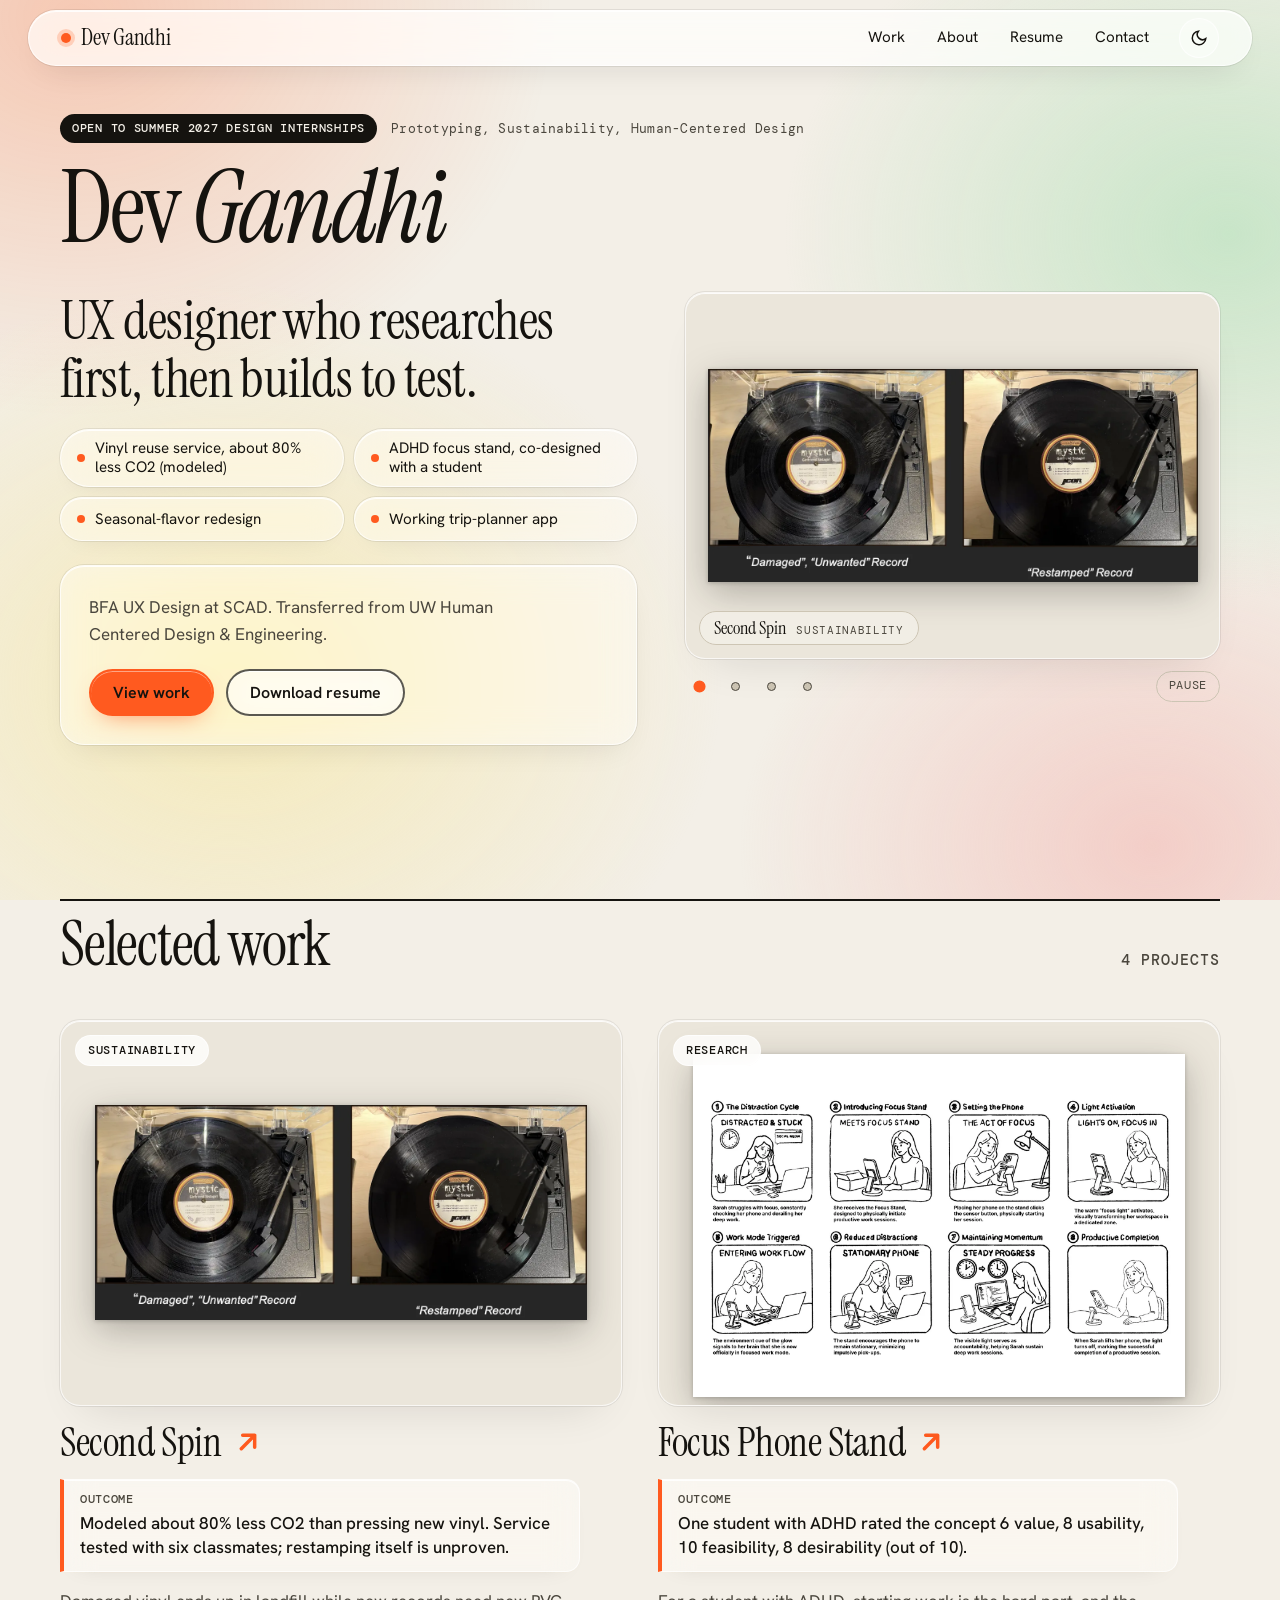
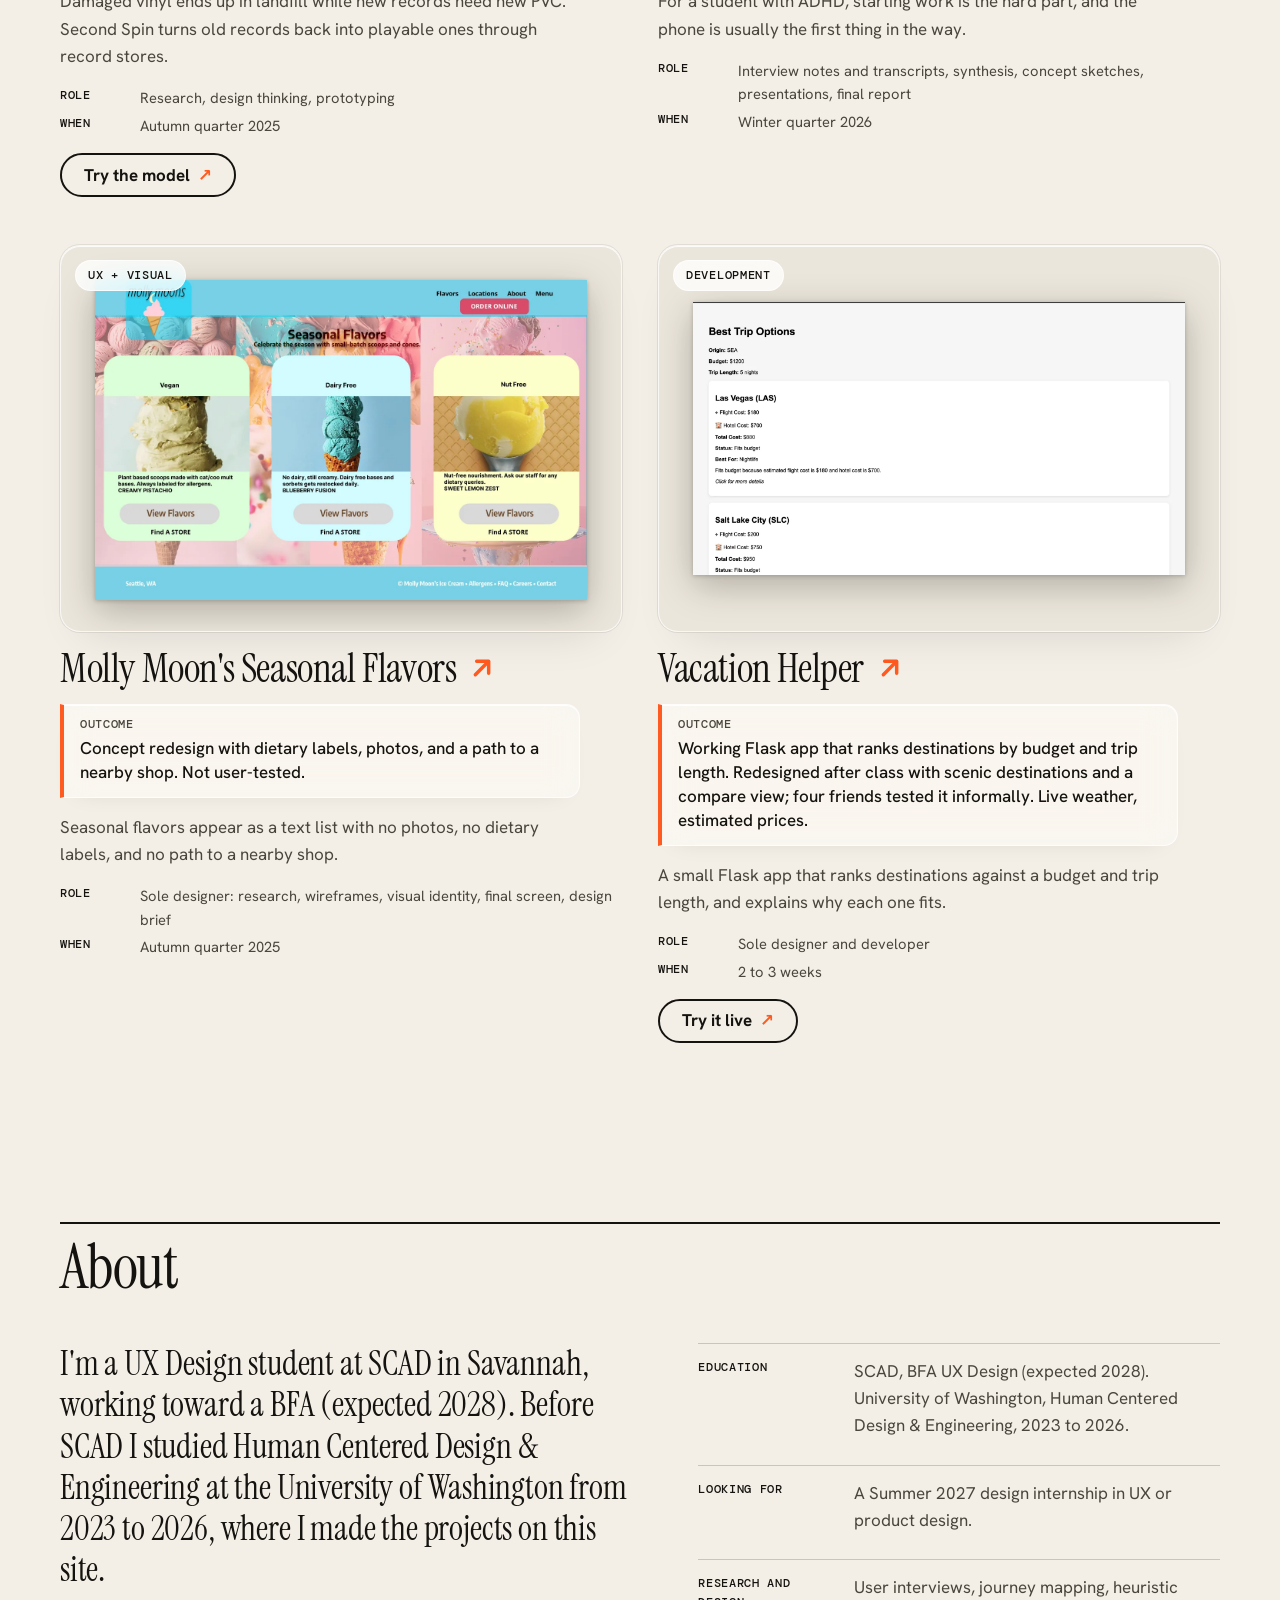
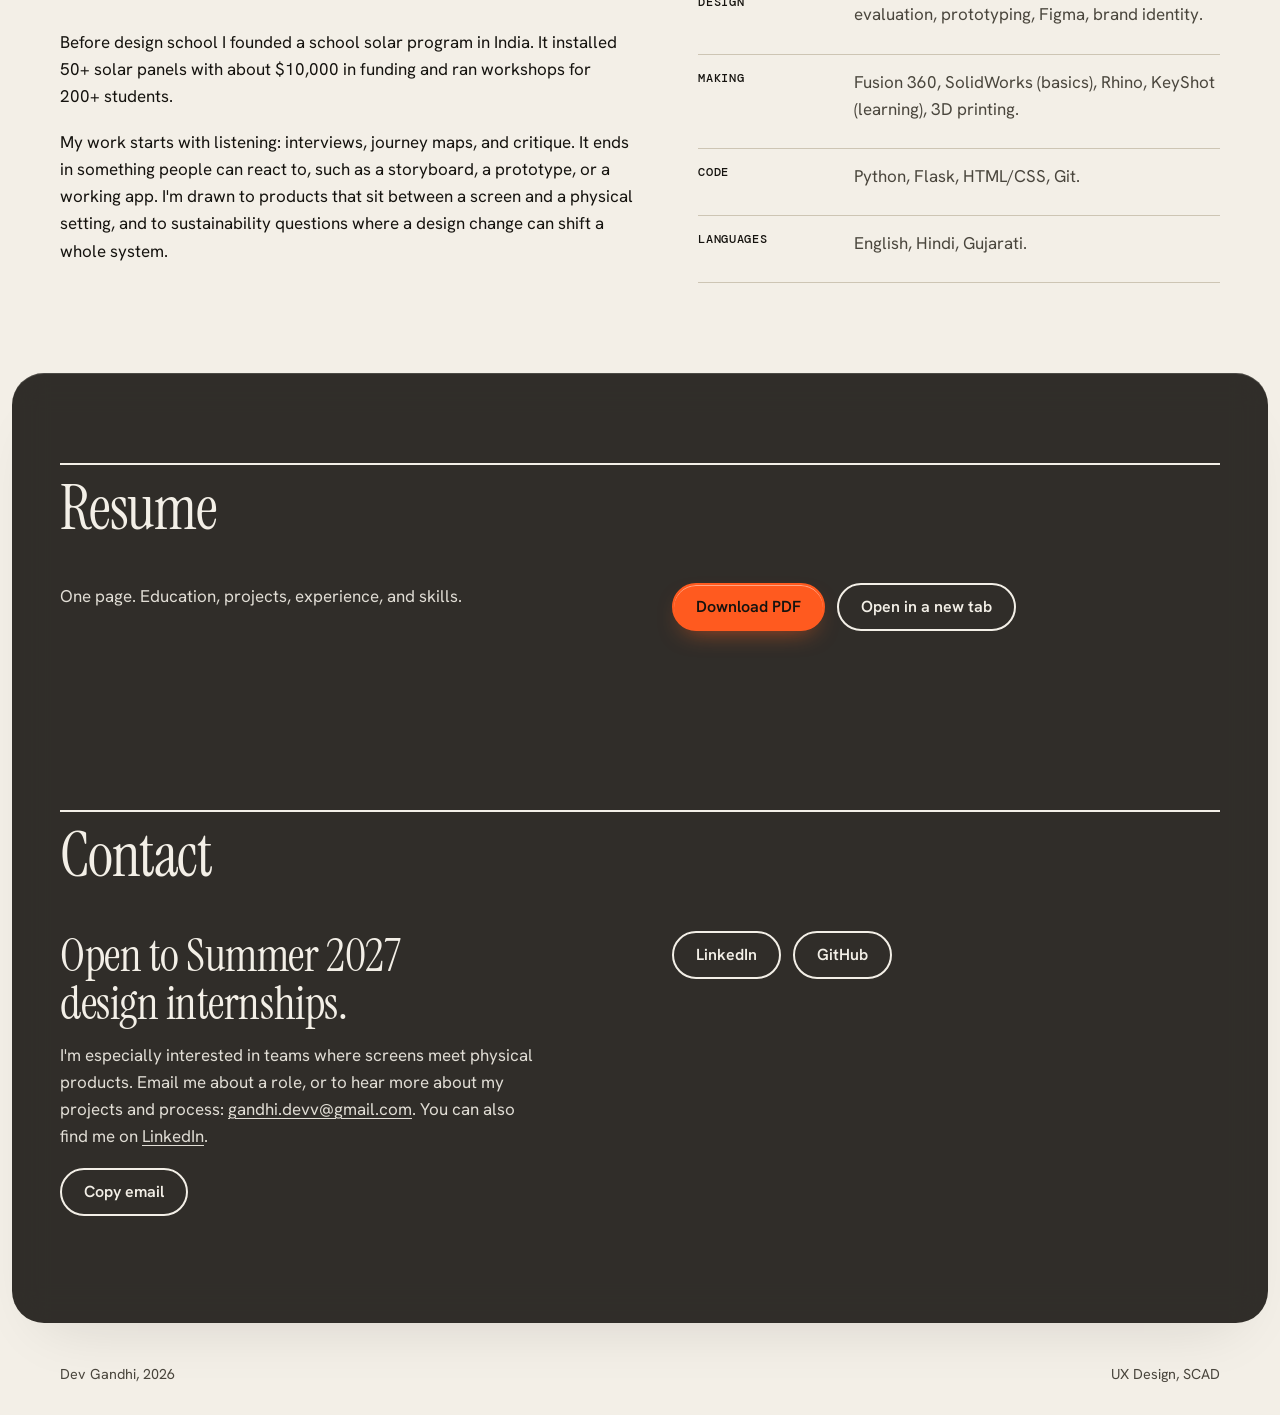
==== commit 043acf94: "Refine 4: scroll reveal, hover lifts, reading progress bar, Try the model link All motion is disable" ====
--- a/index.html
+++ b/index.html
@@ -121,6 +121,7 @@
   </footer>
 
   <div class="case" id="case" role="dialog" aria-modal="true" aria-labelledby="case-title" hidden></div>
+  <div class="read-progress" id="read-progress" aria-hidden="true"><i></i></div>
   <div class="lightbox" id="lightbox" role="dialog" aria-modal="true" aria-label="Image viewer">
     <div class="lb-bar">
       <span class="lb-hint">Drag to move. Scroll or pinch to zoom.</span>
--- a/css/refine.css
+++ b/css/refine.css
@@ -84,3 +84,20 @@
   .case-hero .case-cover { order: 4; margin-top: 24px; }
   .case-hero .meta { order: 5; }
 }
+
+/* ===== 4. Motion (all of it off under prefers-reduced-motion) ===== */
+.read-progress { position: fixed; top: 0; left: 0; right: 0; height: 3px; z-index: 60; display: none; pointer-events: none; }
+.case.open ~ .read-progress { display: block; }
+.read-progress i { display: block; height: 100%; background: var(--accent); transform-origin: 0 50%; transform: scaleX(0); }
+@media (prefers-reduced-motion: no-preference) {
+  .rv { opacity: 0; transform: translateY(18px); transition: opacity .6s cubic-bezier(.2,.7,.2,1), transform .6s cubic-bezier(.2,.7,.2,1); transition-delay: var(--rv-d, 0ms); }
+  .rv.in { opacity: 1; transform: none; }
+  .card .card-media { transition: transform .35s cubic-bezier(.2,.7,.2,1), box-shadow .35s; }
+  .card:hover .card-media, .card:focus-visible .card-media { transform: translateY(-5px); }
+  .hero-chips a { transition: transform .2s cubic-bezier(.2,.7,.2,1), background .2s, border-color .2s; }
+  .hero-chips a:hover { transform: translateY(-2px); }
+  .btn { transition: transform .15s, background .2s, border-color .2s, box-shadow .2s; }
+  .btn:active { transform: scale(.97); }
+  .card-live { transition: background .2s, color .2s, transform .15s; }
+  .card-live:active { transform: scale(.97); }
+}
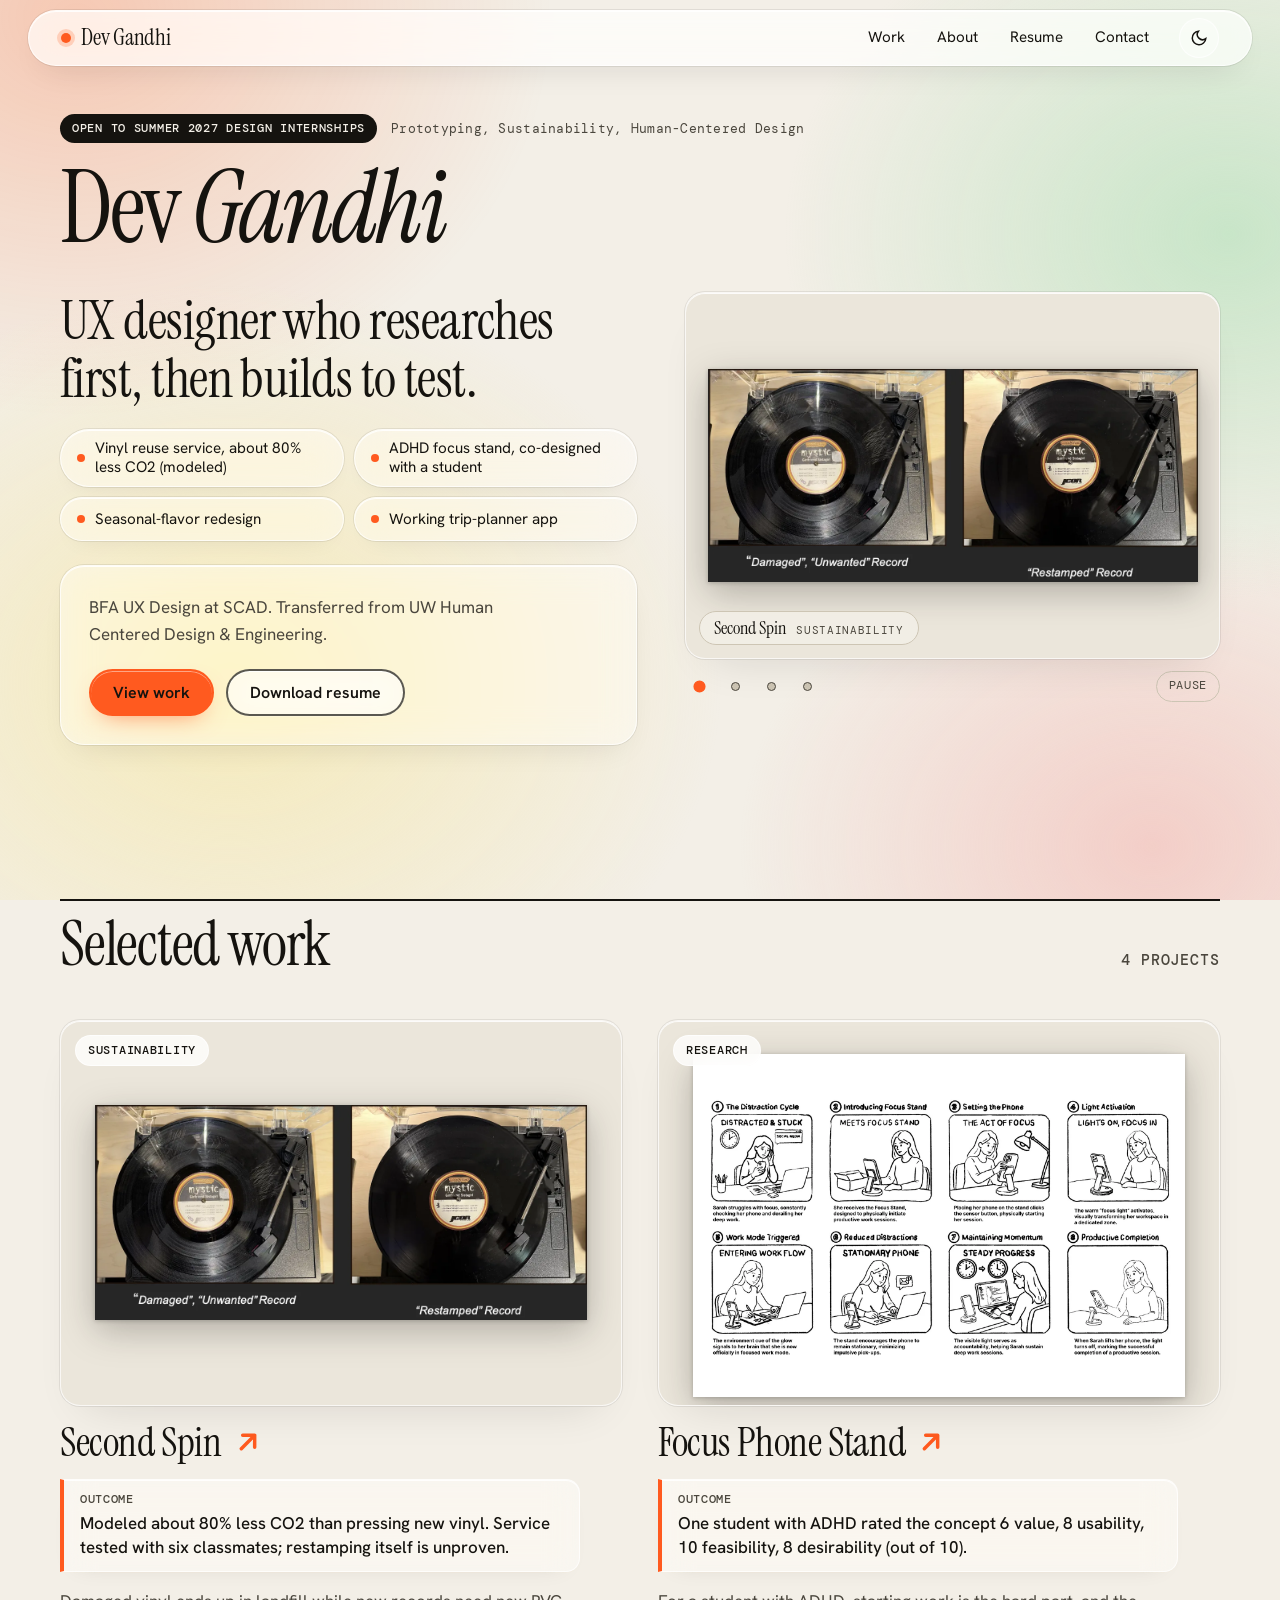
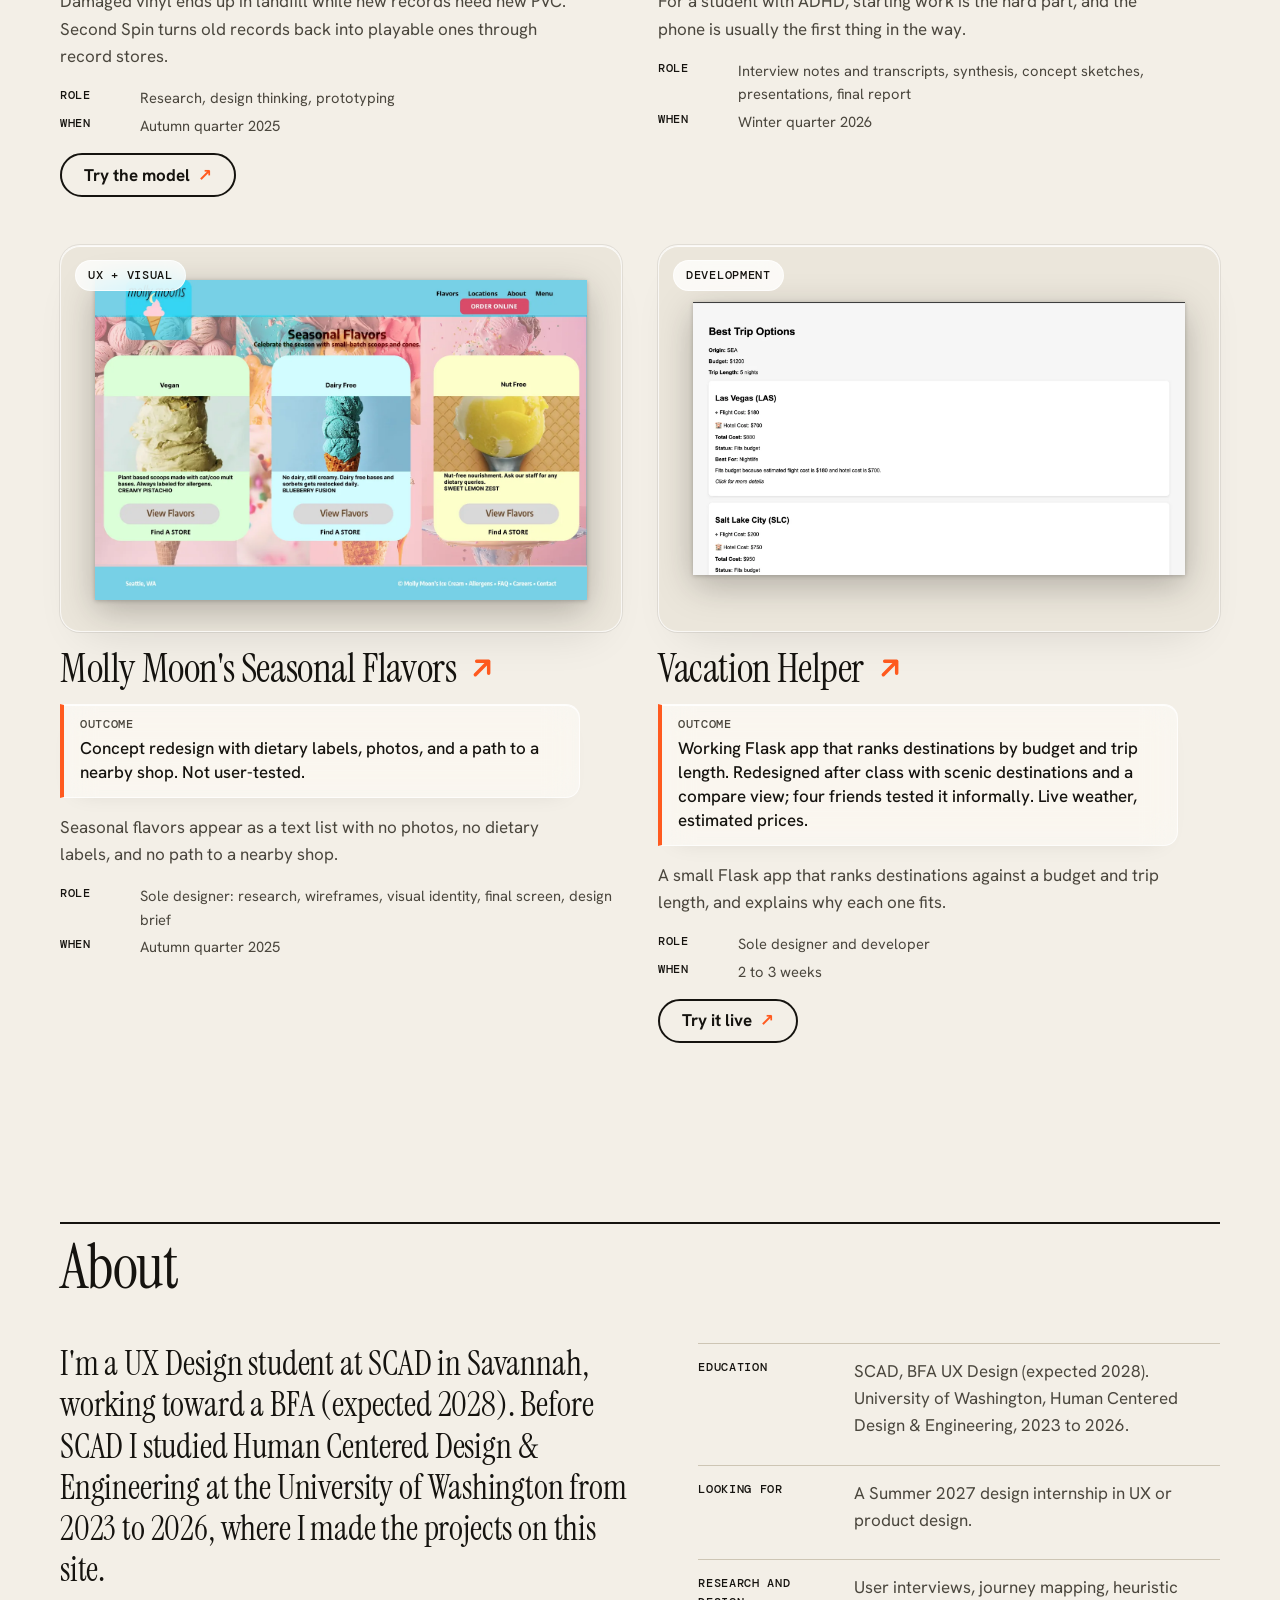
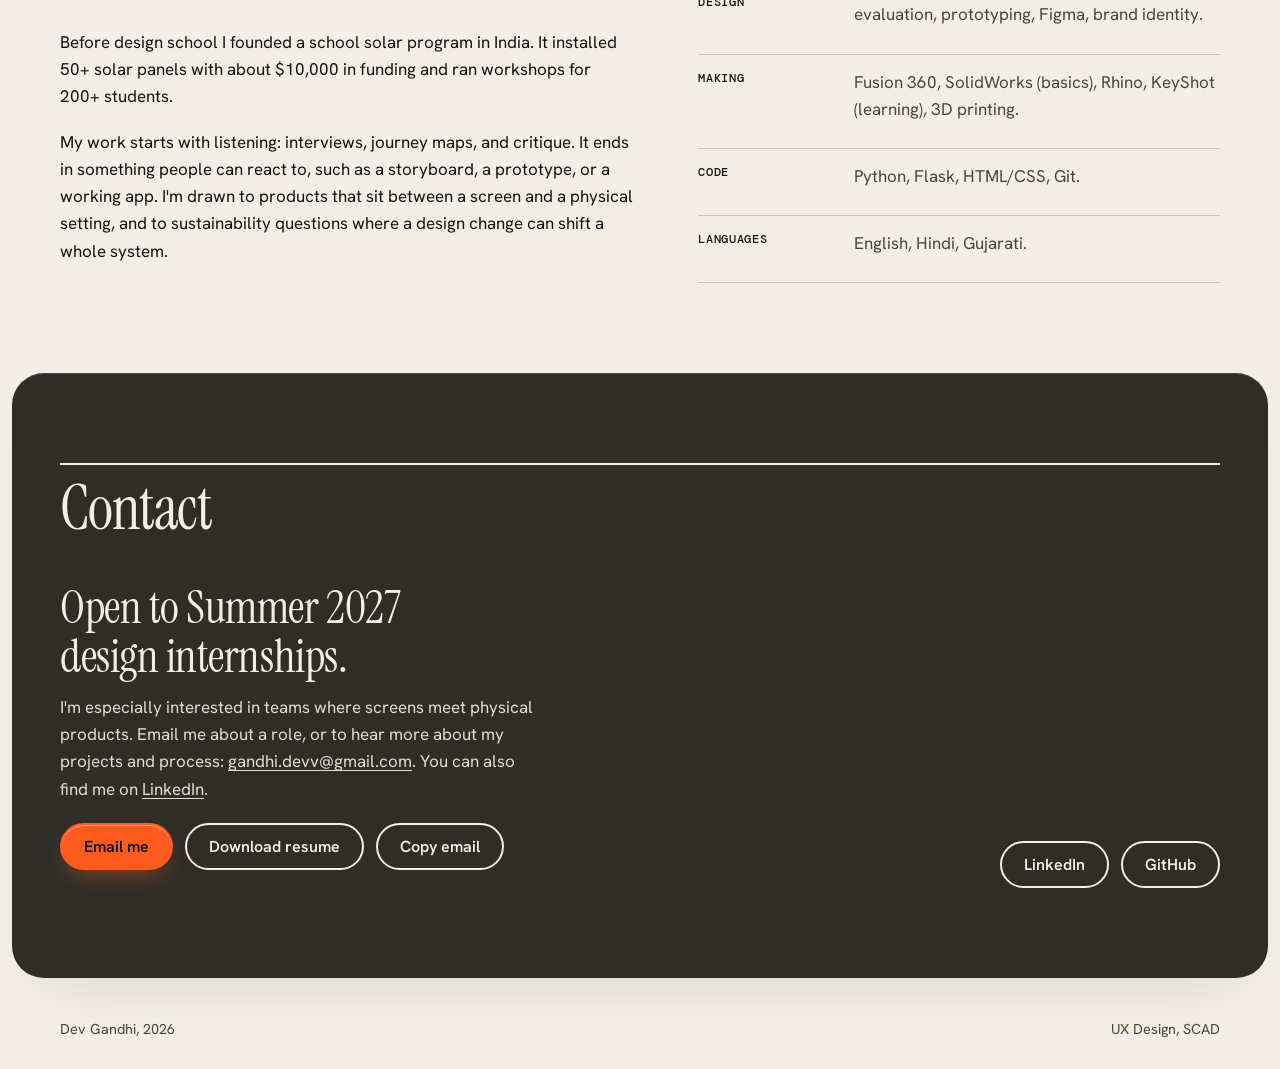
==== commit 871478c8: "Refine 5: merge Resume and Contact into one closing band with Email me primary Co-Authored-By: Claud" ====
--- a/index.html
+++ b/index.html
@@ -34,7 +34,7 @@
       <nav class="nav" aria-label="Main">
         <a href="#work">Work</a>
         <a href="#about">About</a>
-        <a class="hide-sm" href="#resume">Resume</a>
+        <a class="hide-sm" href="assets/Dev_Gandhi_Resume.pdf" target="_blank" rel="noopener">Resume</a>
         <a href="#contact">Contact</a>
         <button class="icon-btn" id="theme" type="button" aria-label="Switch color theme" title="Switch color theme">
           <svg width="18" height="18" viewBox="0 0 24 24" fill="none" stroke="currentColor" stroke-width="2" stroke-linecap="round" aria-hidden="true"><path d="M21 12.8A9 9 0 1 1 11.2 3a7 7 0 0 0 9.8 9.8z"/></svg>
@@ -85,26 +85,16 @@
     </section>
 
     <div class="band">
-      <section id="resume" aria-labelledby="resume-h">
-        <div class="wrap">
-          <div class="sec-head"><h2 id="resume-h">Resume</h2></div>
-          <div class="two-col">
-            <p>One page. Education, projects, experience, and skills.</p>
-            <div class="btn-row">
-              <a class="btn primary" id="r-dl" href="assets/Dev_Gandhi_Resume.pdf" download>Download PDF</a>
-              <a class="btn" id="r-open" href="assets/Dev_Gandhi_Resume.pdf" target="_blank" rel="noopener">Open in a new tab</a>
-            </div>
-          </div>
-        </div>
-      </section>
       <section id="contact" aria-labelledby="contact-h">
         <div class="wrap">
           <div class="sec-head"><h2 id="contact-h">Contact</h2></div>
-          <div class="two-col">
+          <div class="two-col close">
             <div>
               <h3 class="contact-head">Open to Summer 2027 design internships.</h3>
               <p class="contact-line">I'm especially interested in teams where screens meet physical products. Email me about a role, or to hear more about my projects and process: <a id="c-email" href="mailto:gandhi.devv@gmail.com">gandhi.devv@gmail.com</a>. You can also find me on <a id="c-li" href="https://www.linkedin.com/in/devgandhii" target="_blank" rel="noopener">LinkedIn</a>.</p>
               <div class="email-row">
+                <a class="btn primary" id="c-mail-btn" href="mailto:gandhi.devv@gmail.com">Email me</a>
+                <a class="btn" id="r-dl" href="assets/Dev_Gandhi_Resume.pdf" download>Download resume</a>
                 <button class="btn" id="c-copy" type="button">Copy email</button>
                 <span class="toast" id="c-toast" role="status" aria-live="polite"></span>
               </div>
--- a/css/refine.css
+++ b/css/refine.css
@@ -101,3 +101,10 @@
   .card-live { transition: background .2s, color .2s, transform .15s; }
   .card-live:active { transform: scale(.97); }
 }
+
+/* ===== 5. One closing band ===== */
+.band .two-col.close { align-items: end; }
+.band .email-row { display: flex; flex-wrap: wrap; align-items: center; gap: 12px; margin-top: 8px; }
+.band .contact-line { margin-bottom: 20px; }
+.band .links { display: flex; flex-wrap: wrap; gap: 12px; justify-content: flex-start; }
+@media (min-width: 860px) { .band .links { justify-content: flex-end; } }
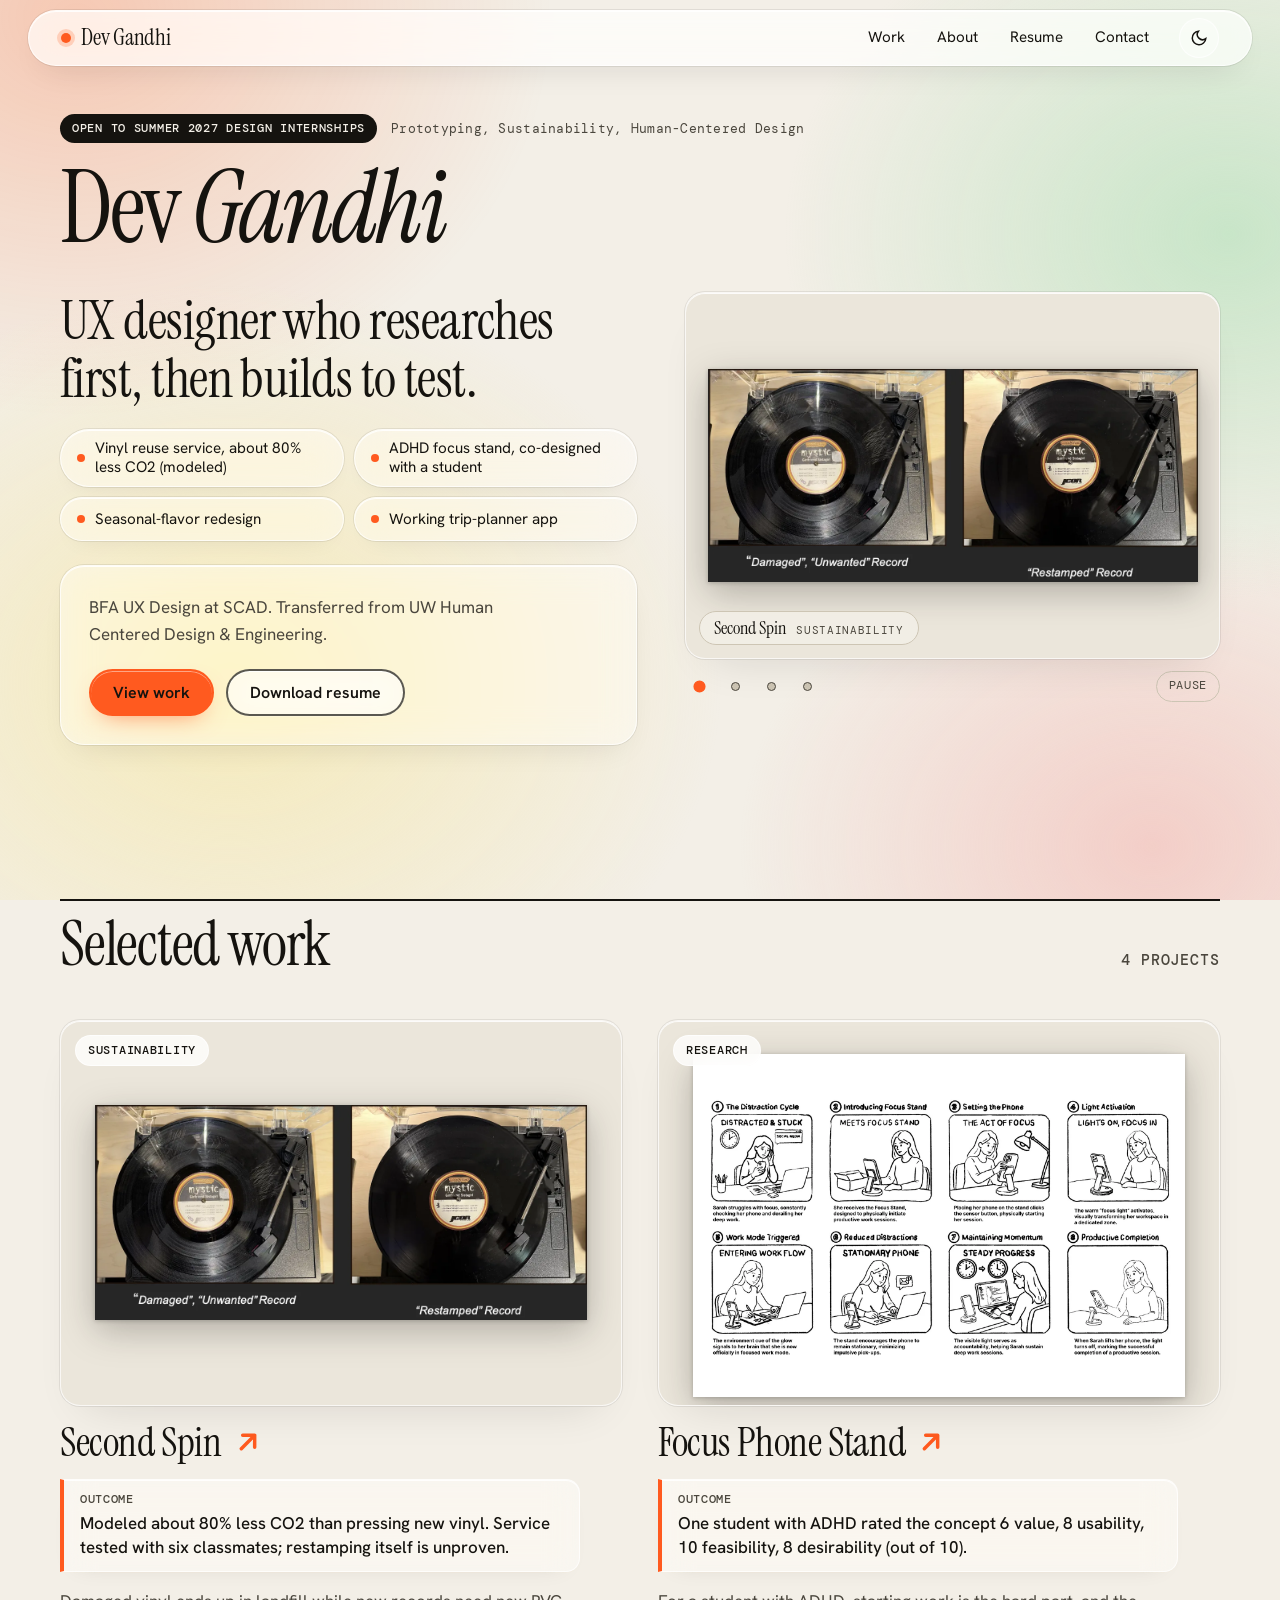
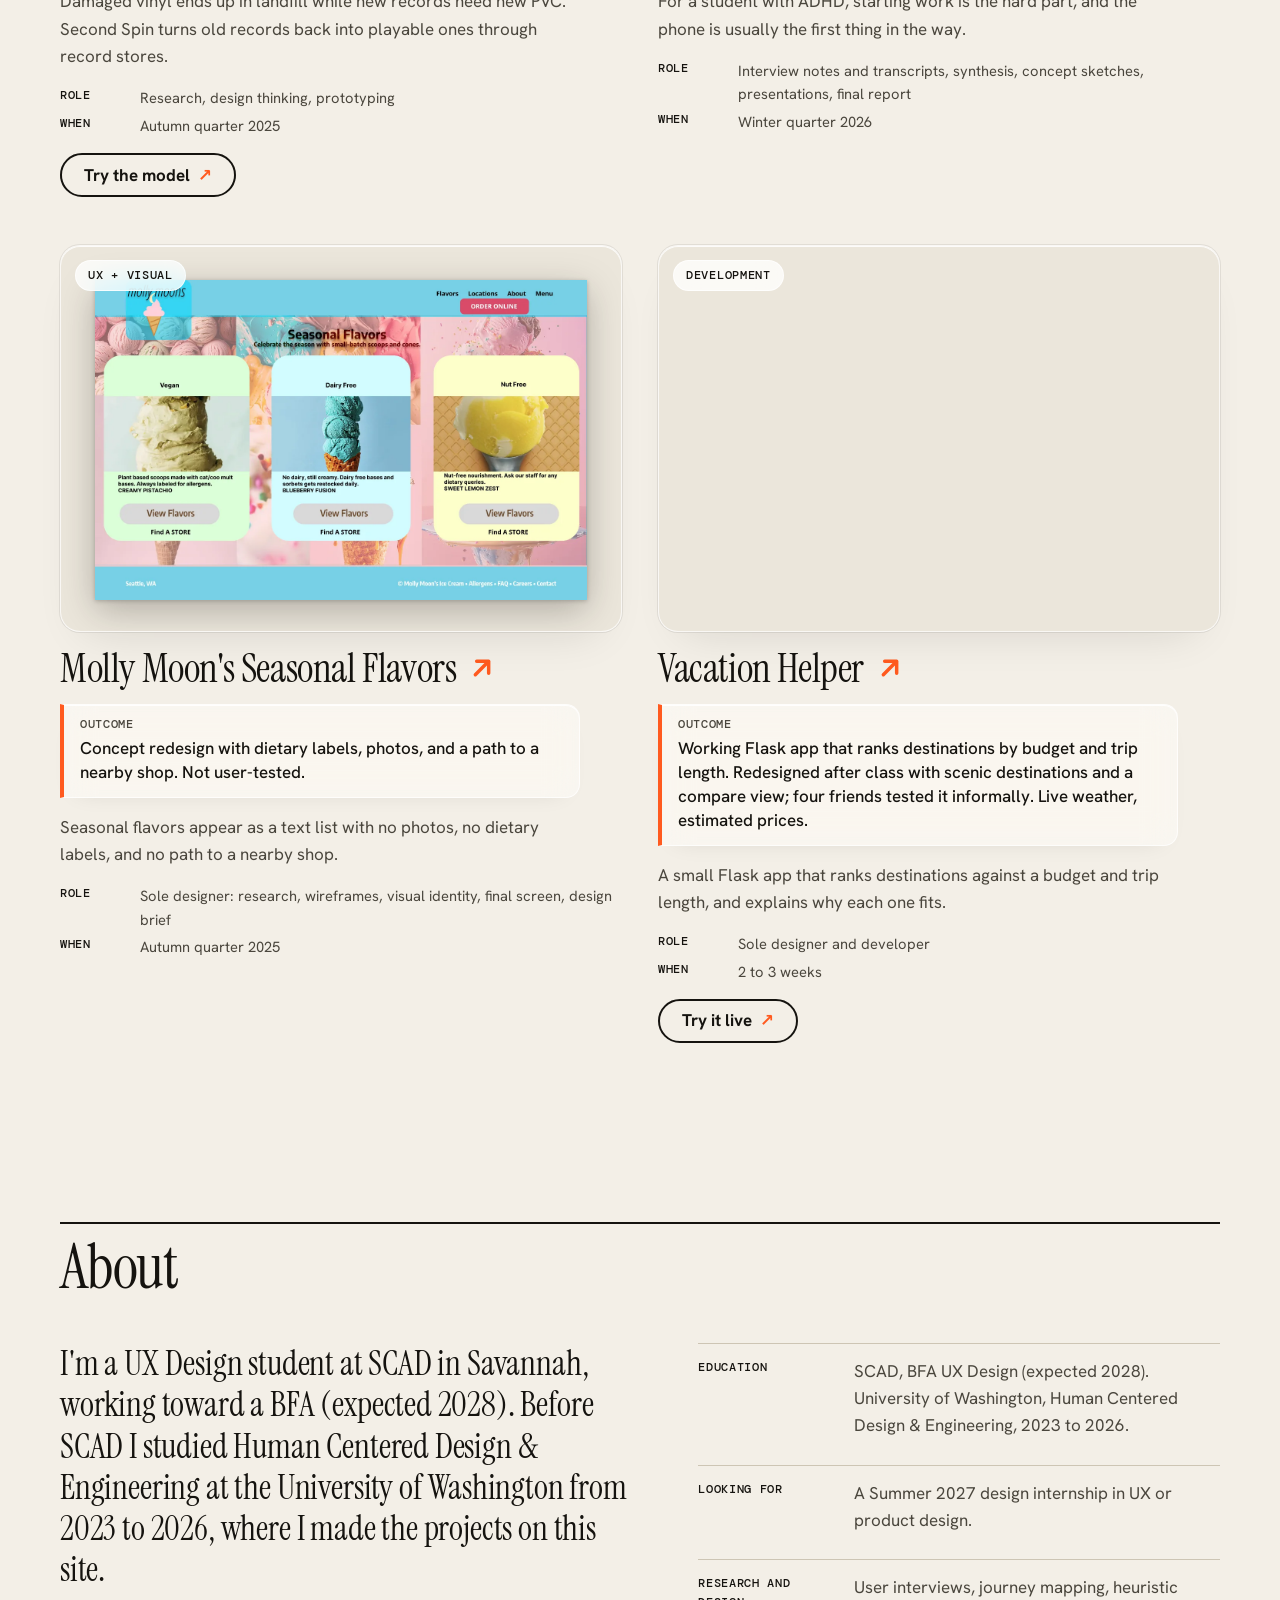
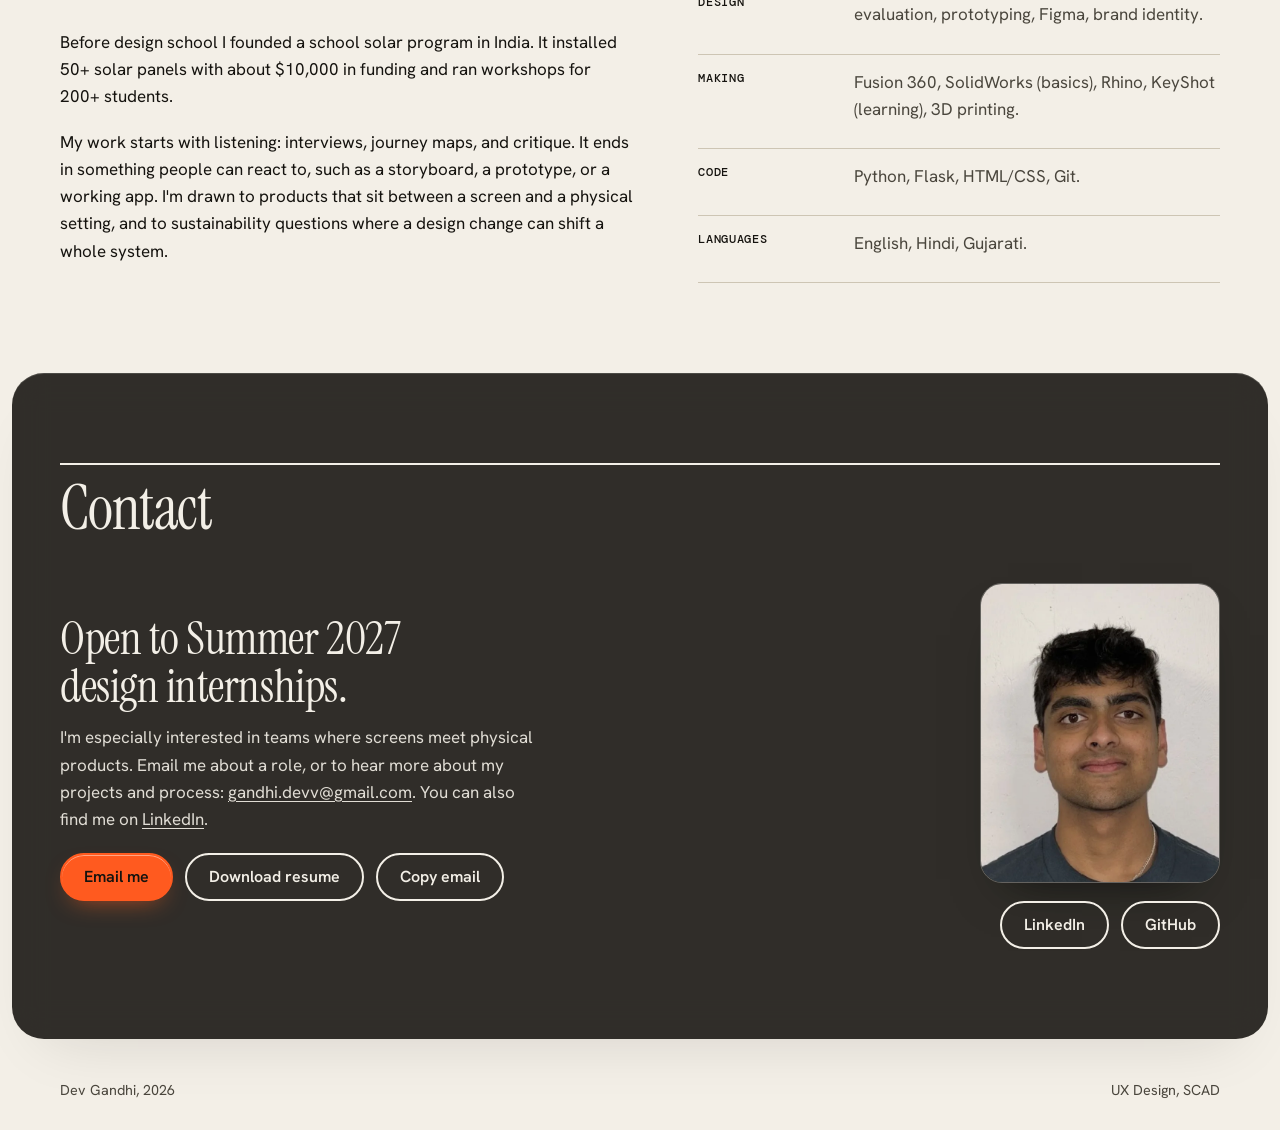
==== commit 6bdd6628: "Closing band: add portrait (cropped above shirt logo) Co-Authored-By: Claude Sonnet 5.5 <noreply@ant" ====
--- a/index.html
+++ b/index.html
@@ -23,7 +23,7 @@
   <link rel="preload" as="font" type="font/woff2" crossorigin href="assets/fonts/hanken-grotesk-latin-wght-normal.woff2">
   <link rel="stylesheet" href="css/style.css?v=20261028l">
   <link rel="stylesheet" href="css/glass.css?v=20261028l">
-  <link rel="stylesheet" href="css/refine.css?v=20261109a">
+  <link rel="stylesheet" href="css/refine.css?v=20261109b">
 </head>
 <body>
   <a class="skip" href="#main">Skip to content</a>
@@ -99,7 +99,10 @@
                 <span class="toast" id="c-toast" role="status" aria-live="polite"></span>
               </div>
             </div>
-            <div class="links" id="c-links"></div>
+            <div class="close-side">
+              <img class="me" src="assets/img/me.webp" width="640" height="800" alt="Portrait of Dev Gandhi" loading="lazy" decoding="async">
+              <div class="links" id="c-links"></div>
+            </div>
           </div>
         </div>
       </section>
--- a/css/refine.css
+++ b/css/refine.css
@@ -103,8 +103,13 @@
 }
 
 /* ===== 5. One closing band ===== */
-.band .two-col.close { align-items: end; }
+.band .two-col.close { align-items: center; }
 .band .email-row { display: flex; flex-wrap: wrap; align-items: center; gap: 12px; margin-top: 8px; }
 .band .contact-line { margin-bottom: 20px; }
-.band .links { display: flex; flex-wrap: wrap; gap: 12px; justify-content: flex-start; }
-@media (min-width: 860px) { .band .links { justify-content: flex-end; } }
+.band .close-side { display: grid; gap: 18px; justify-items: start; }
+.band .links { display: flex; flex-wrap: wrap; gap: 12px; }
+.band .me {
+  width: min(100%, 240px); height: auto; aspect-ratio: 4 / 5; object-fit: cover; border-radius: 22px;
+  border: 1px solid rgba(255,255,255,.25); box-shadow: 0 24px 48px -28px rgba(0,0,0,.7);
+}
+@media (min-width: 860px) { .band .close-side { justify-items: end; } .band .links { justify-content: flex-end; } }
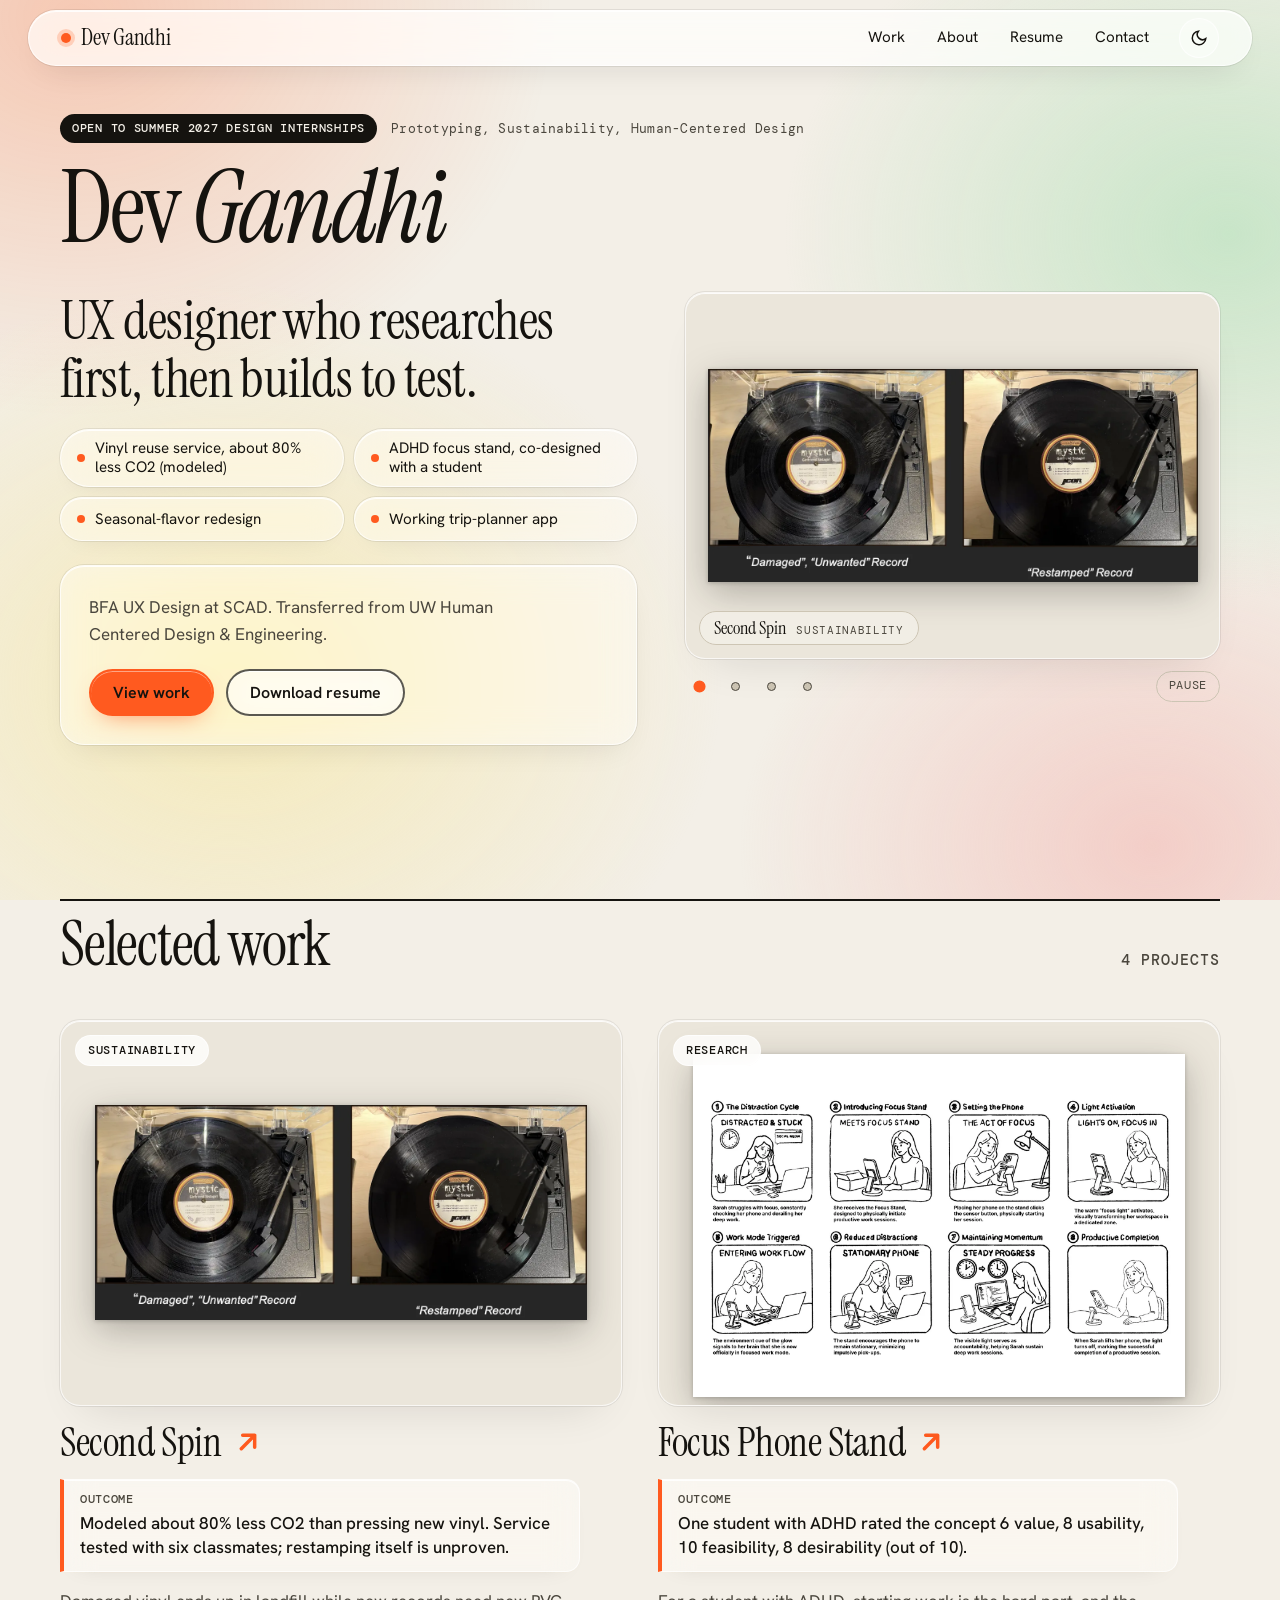
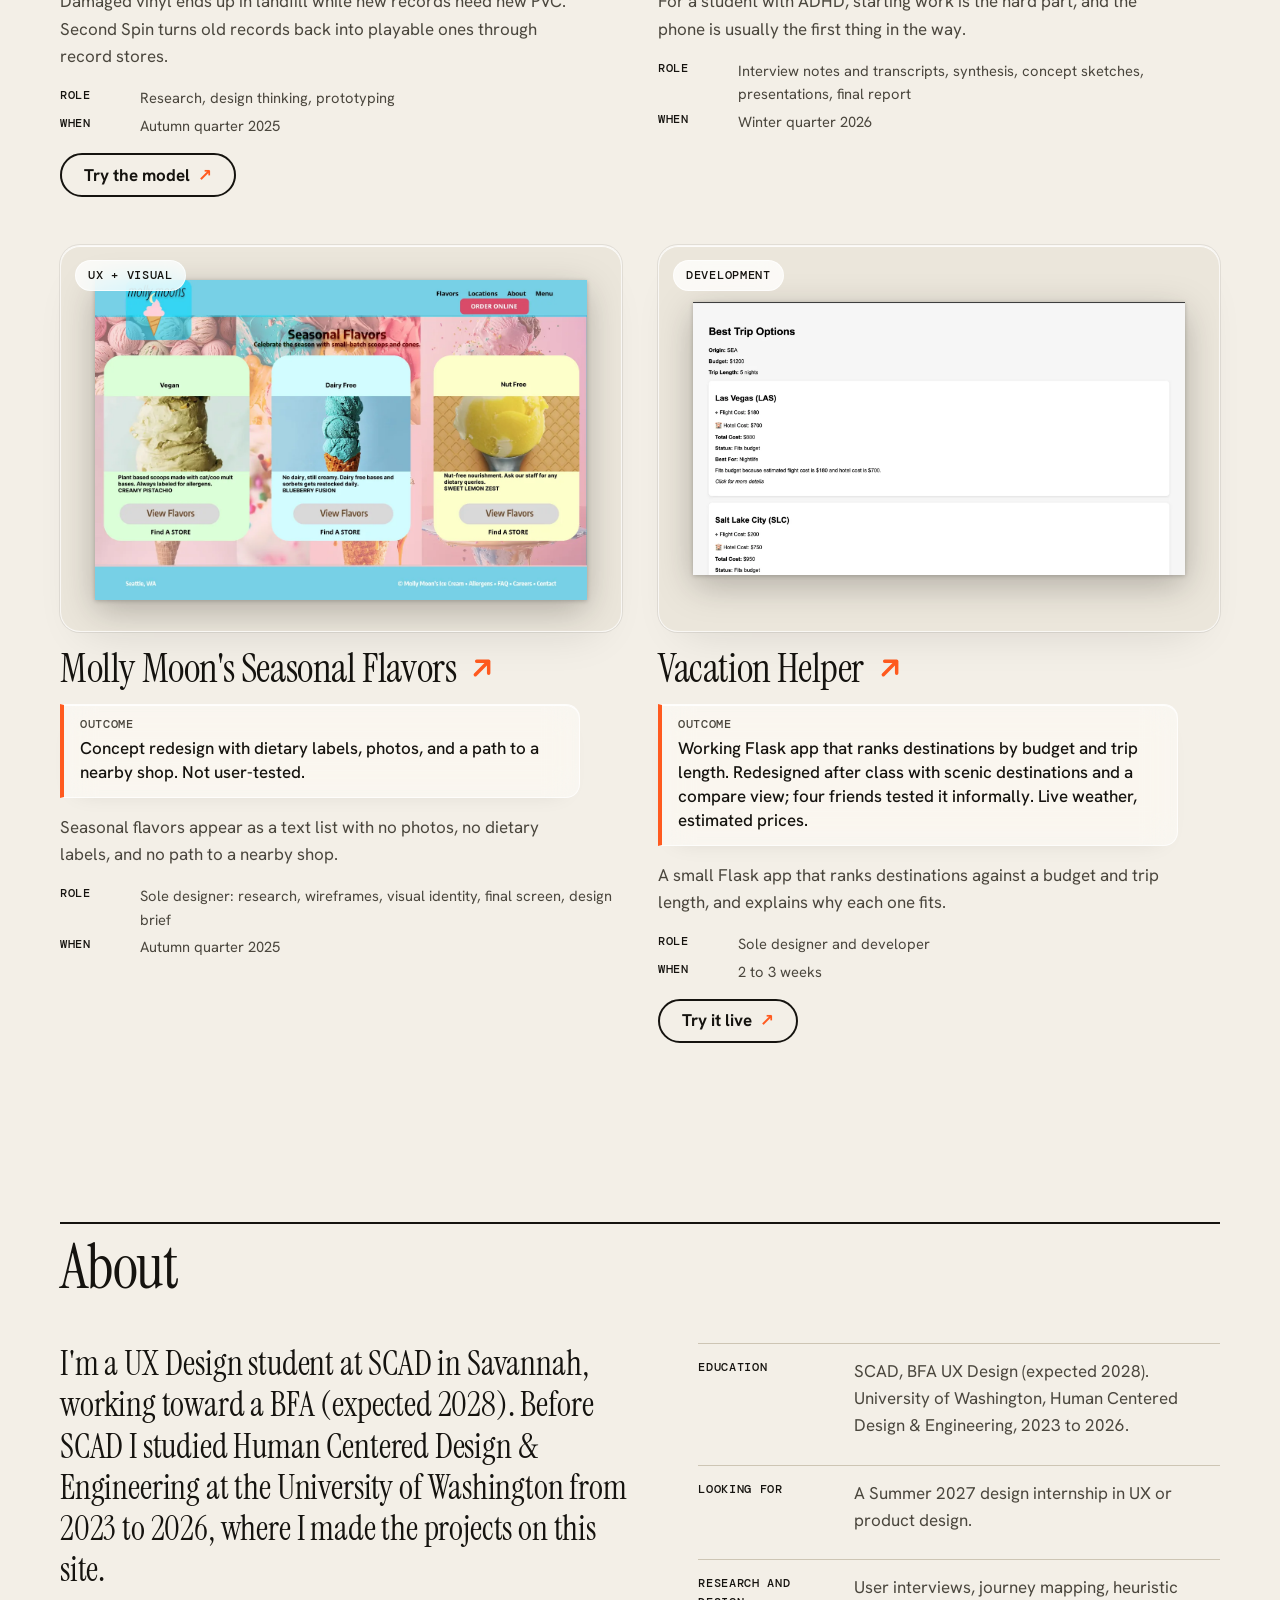
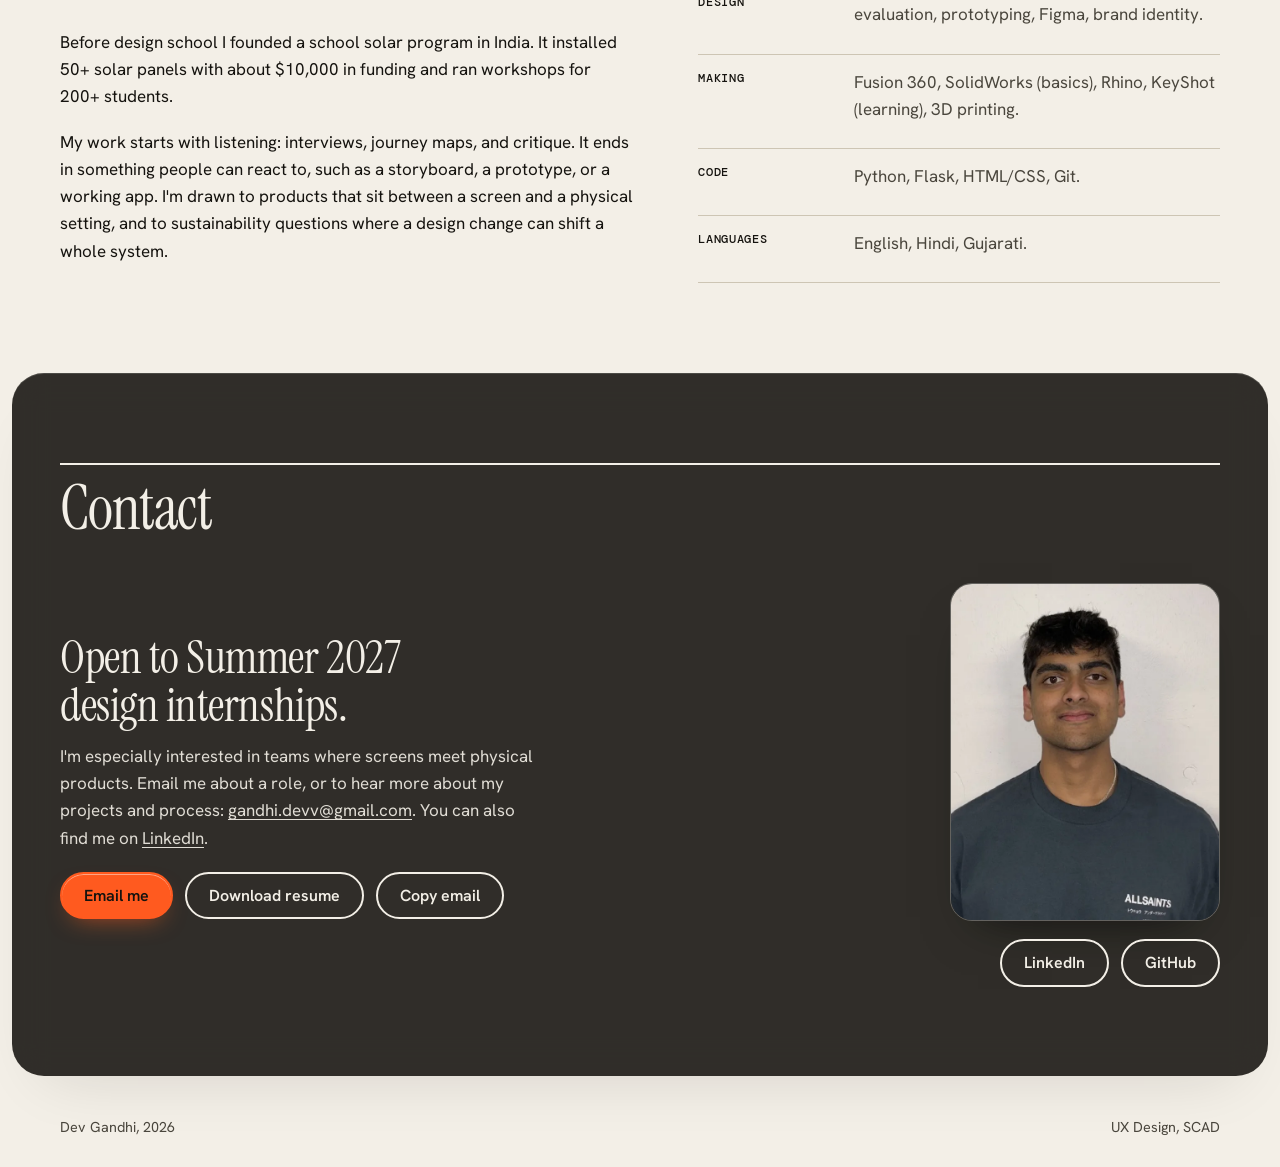
==== commit afd85bc0: "Portrait: wider crop with headroom and shoulders, slightly larger frame Co-Authored-By: Claude Sonne" ====
--- a/index.html
+++ b/index.html
@@ -23,7 +23,7 @@
   <link rel="preload" as="font" type="font/woff2" crossorigin href="assets/fonts/hanken-grotesk-latin-wght-normal.woff2">
   <link rel="stylesheet" href="css/style.css?v=20261028l">
   <link rel="stylesheet" href="css/glass.css?v=20261028l">
-  <link rel="stylesheet" href="css/refine.css?v=20261109b">
+  <link rel="stylesheet" href="css/refine.css?v=20261109c">
 </head>
 <body>
   <a class="skip" href="#main">Skip to content</a>
--- a/css/refine.css
+++ b/css/refine.css
@@ -109,7 +109,7 @@
 .band .close-side { display: grid; gap: 18px; justify-items: start; }
 .band .links { display: flex; flex-wrap: wrap; gap: 12px; }
 .band .me {
-  width: min(100%, 240px); height: auto; aspect-ratio: 4 / 5; object-fit: cover; border-radius: 22px;
+  width: min(100%, 270px); height: auto; aspect-ratio: 4 / 5; object-fit: cover; border-radius: 22px;
   border: 1px solid rgba(255,255,255,.25); box-shadow: 0 24px 48px -28px rgba(0,0,0,.7);
 }
 @media (min-width: 860px) { .band .close-side { justify-items: end; } .band .links { justify-content: flex-end; } }
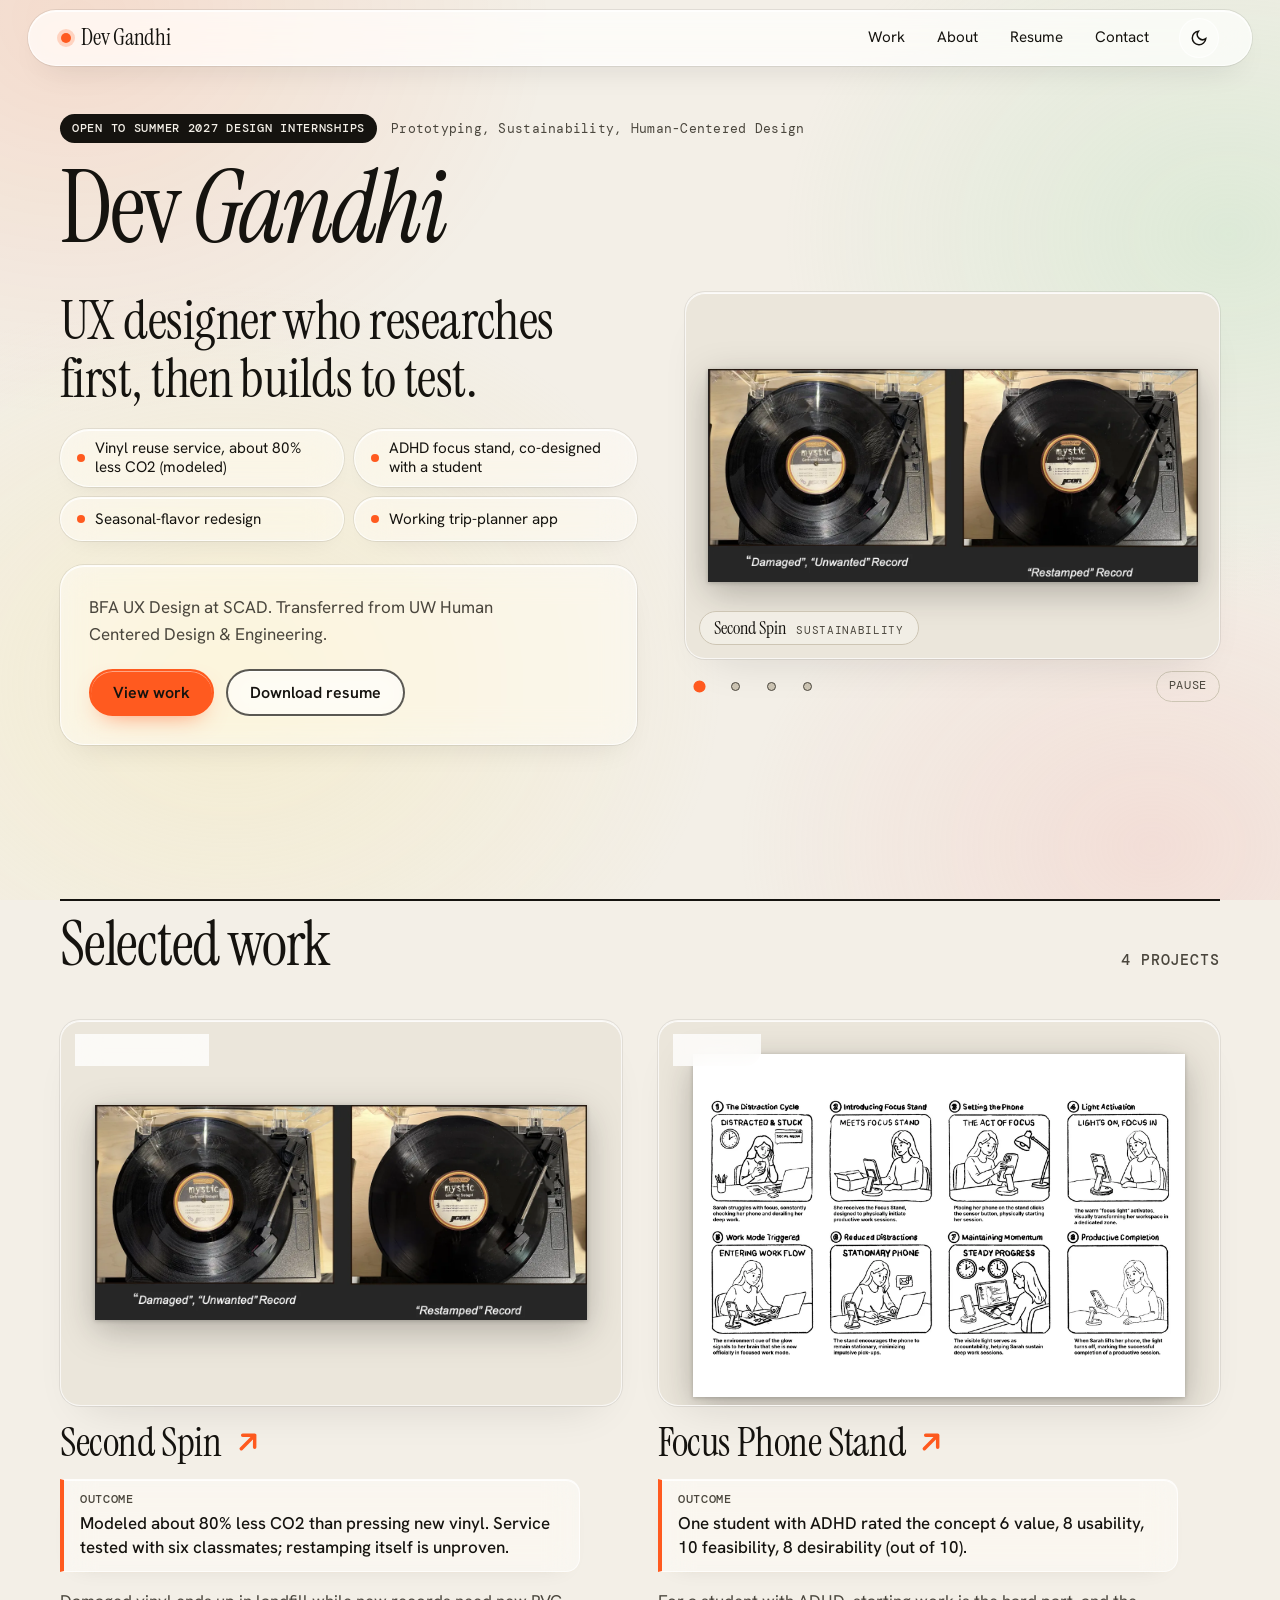
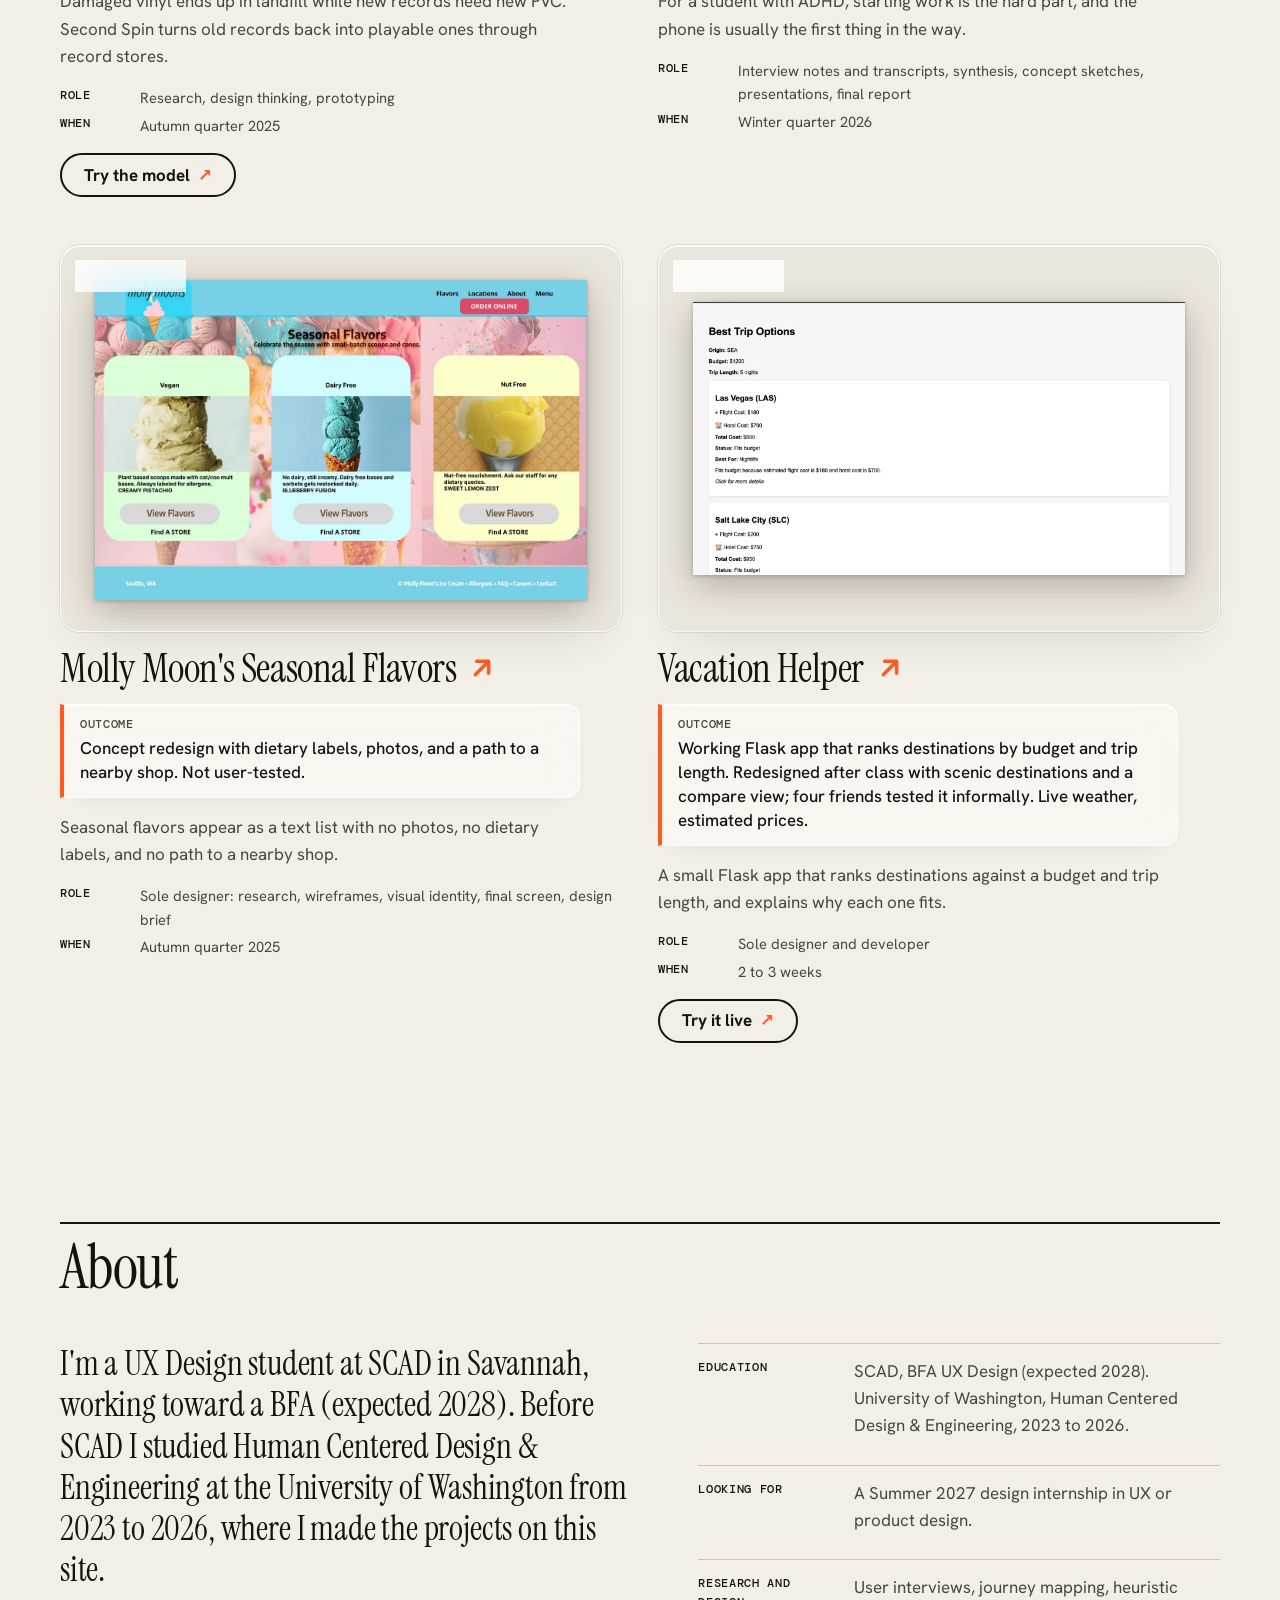
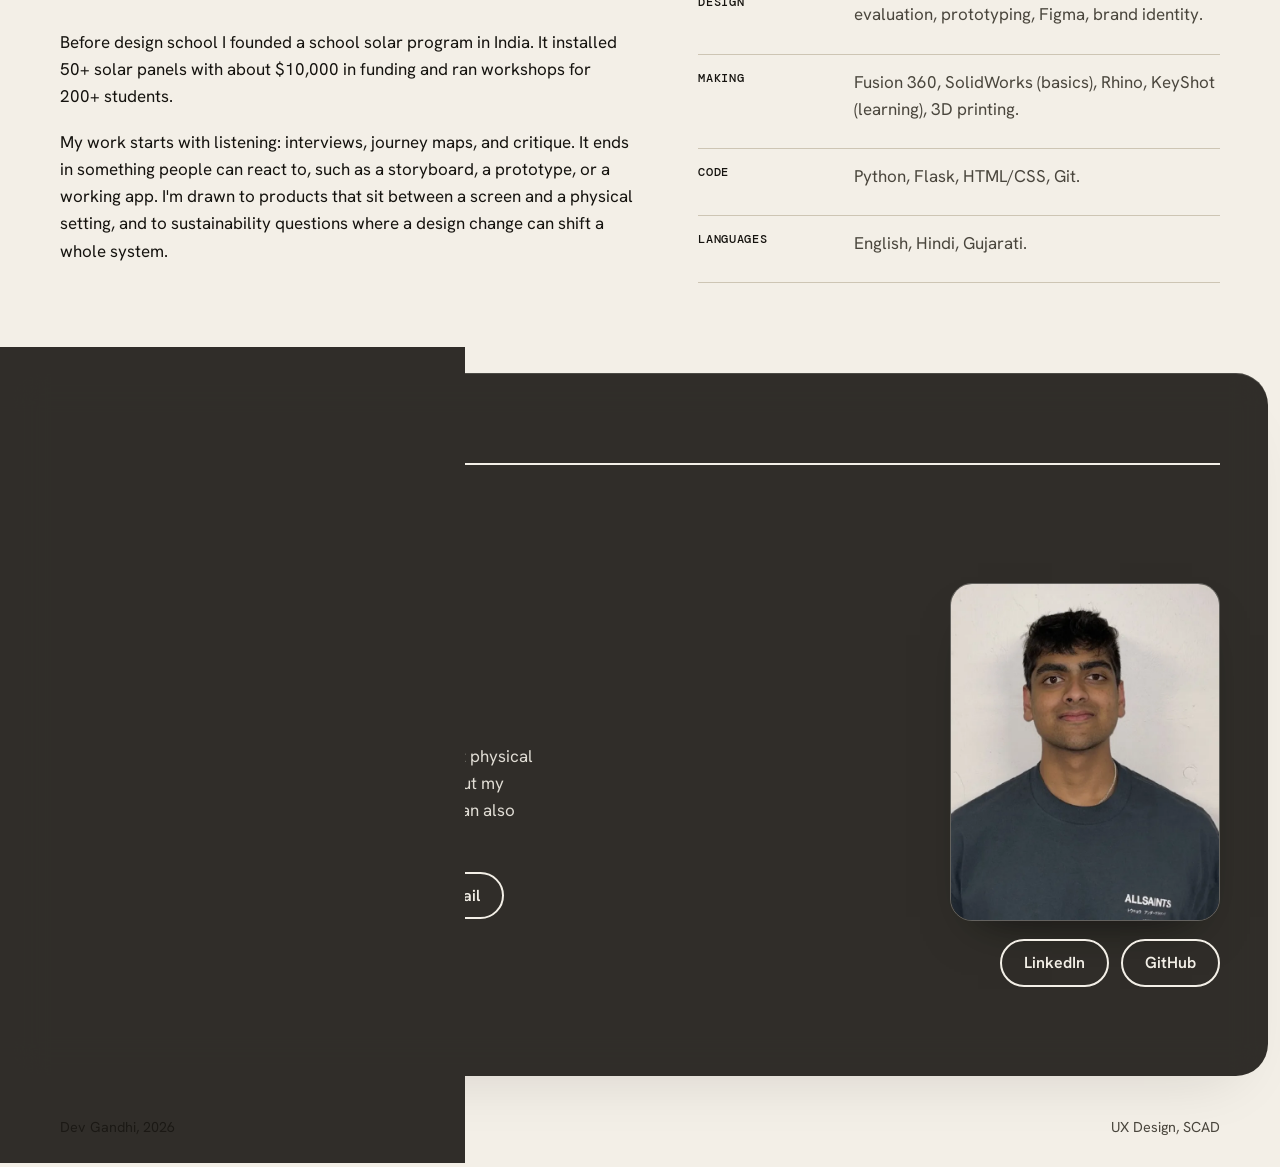
==== commit 5f5228b8: "Calmer background (half-strength ambient color) and accessibility label fixes - Remove card aria-lab" ====
--- a/index.html
+++ b/index.html
@@ -23,7 +23,7 @@
   <link rel="preload" as="font" type="font/woff2" crossorigin href="assets/fonts/hanken-grotesk-latin-wght-normal.woff2">
   <link rel="stylesheet" href="css/style.css?v=20261028l">
   <link rel="stylesheet" href="css/glass.css?v=20261028l">
-  <link rel="stylesheet" href="css/refine.css?v=20261109c">
+  <link rel="stylesheet" href="css/refine.css?v=20261109d">
 </head>
 <body>
   <a class="skip" href="#main">Skip to content</a>
@@ -132,7 +132,7 @@
   </div>
 
   <script src="js/data.js?v=20261028l"></script>
-  <script src="js/app.js?v=20261109a"></script>
+  <script src="js/app.js?v=20261109d"></script>
   <script src="js/refine.js?v=20261109a"></script>
 </body>
 </html>
--- a/css/refine.css
+++ b/css/refine.css
@@ -113,3 +113,28 @@
   border: 1px solid rgba(255,255,255,.25); box-shadow: 0 24px 48px -28px rgba(0,0,0,.7);
 }
 @media (min-width: 860px) { .band .close-side { justify-items: end; } .band .links { justify-content: flex-end; } }
+
+/* ===== Calmer background: ambient color at about half strength (keeps orange as the accent) ===== */
+:root {
+  --ambient:
+    radial-gradient(62vmax 52vmax at 6% 2%, rgba(255, 90, 31, 0.13), transparent 60%),
+    radial-gradient(56vmax 46vmax at 96% 26%, rgba(172, 223, 180, 0.3), transparent 62%),
+    radial-gradient(64vmax 52vmax at 18% 76%, rgba(246, 232, 166, 0.35), transparent 60%),
+    radial-gradient(52vmax 42vmax at 90% 94%, rgba(243, 184, 179, 0.3), transparent 62%);
+}
+@media (prefers-color-scheme: dark) {
+  :root:not([data-theme="light"]) {
+    --ambient:
+      radial-gradient(62vmax 52vmax at 6% 2%, rgba(255, 122, 69, 0.12), transparent 60%),
+      radial-gradient(56vmax 46vmax at 96% 26%, rgba(79, 150, 100, 0.15), transparent 62%),
+      radial-gradient(64vmax 52vmax at 18% 76%, rgba(160, 130, 40, 0.12), transparent 60%),
+      radial-gradient(52vmax 42vmax at 90% 94%, rgba(150, 70, 64, 0.14), transparent 62%);
+  }
+}
+:root[data-theme="dark"] {
+  --ambient:
+    radial-gradient(62vmax 52vmax at 6% 2%, rgba(255, 122, 69, 0.12), transparent 60%),
+    radial-gradient(56vmax 46vmax at 96% 26%, rgba(79, 150, 100, 0.15), transparent 62%),
+    radial-gradient(64vmax 52vmax at 18% 76%, rgba(160, 130, 40, 0.12), transparent 60%),
+    radial-gradient(52vmax 42vmax at 90% 94%, rgba(150, 70, 64, 0.14), transparent 62%);
+}
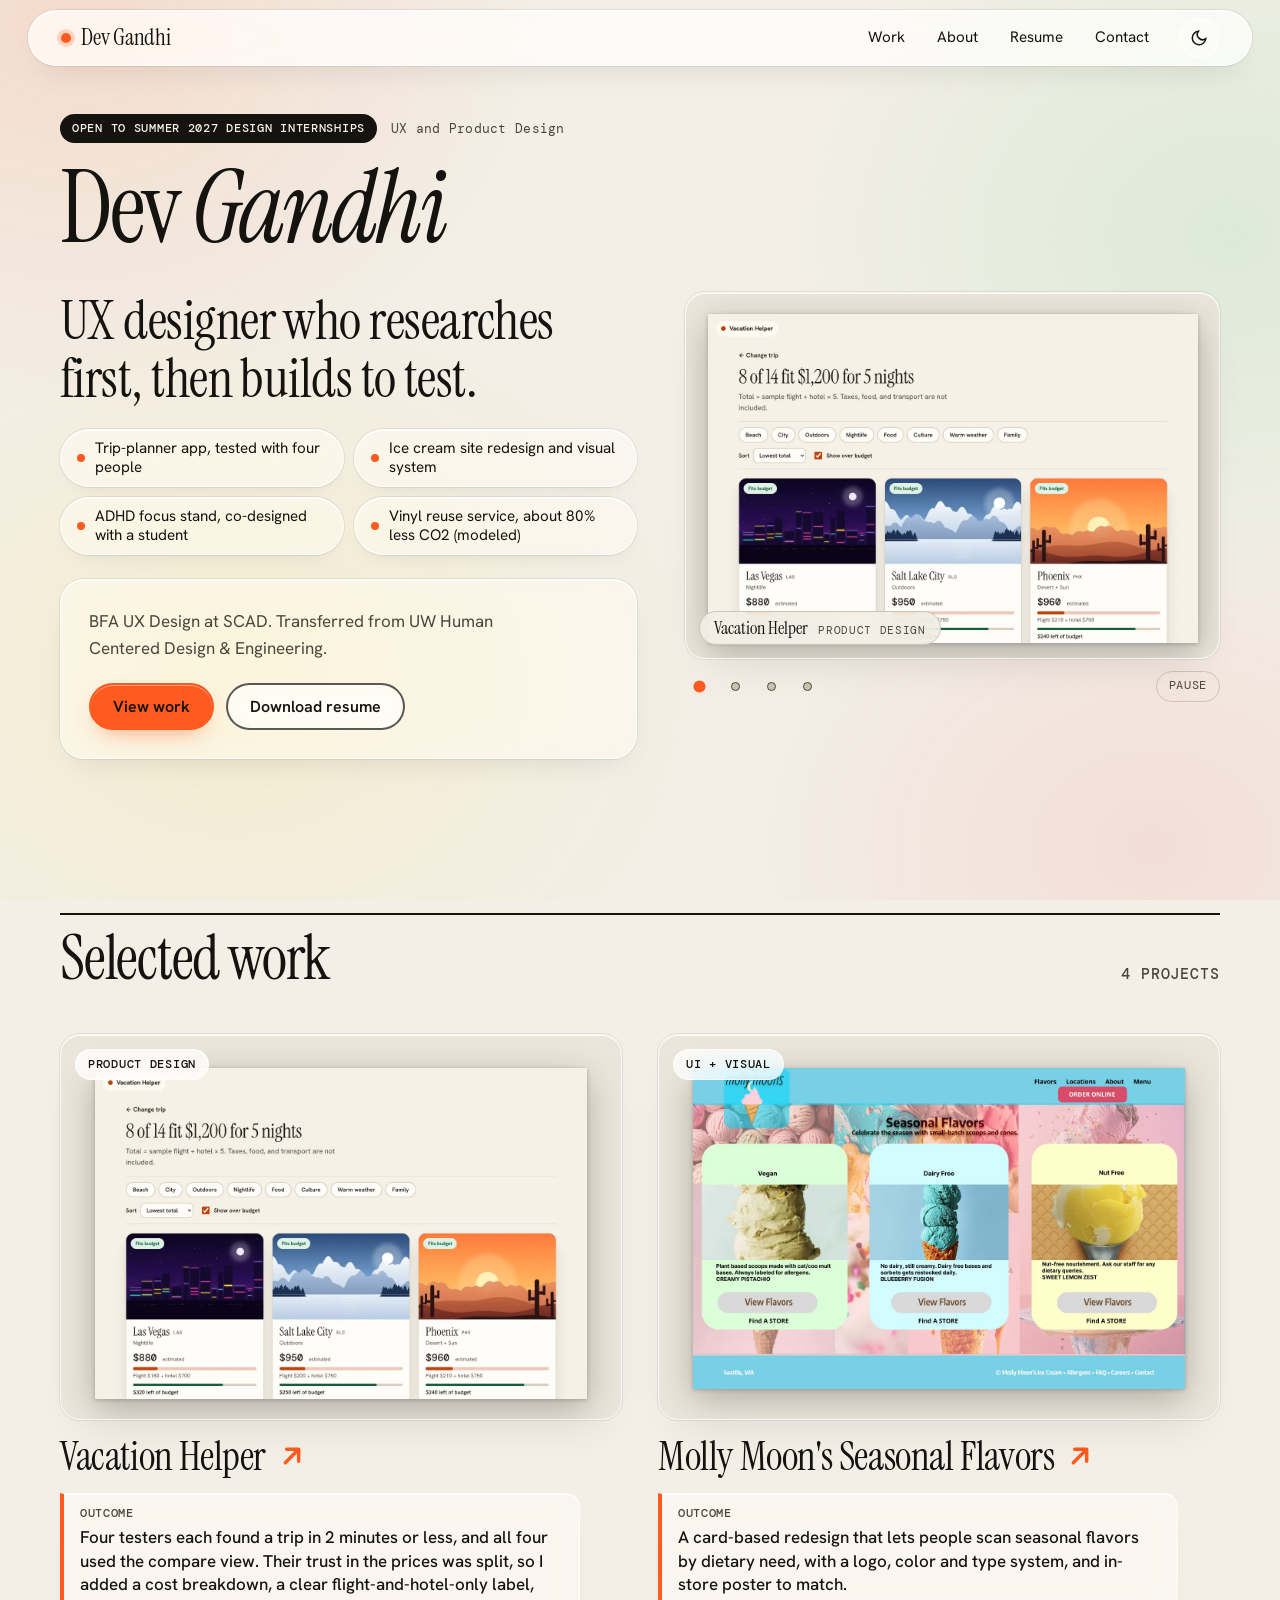
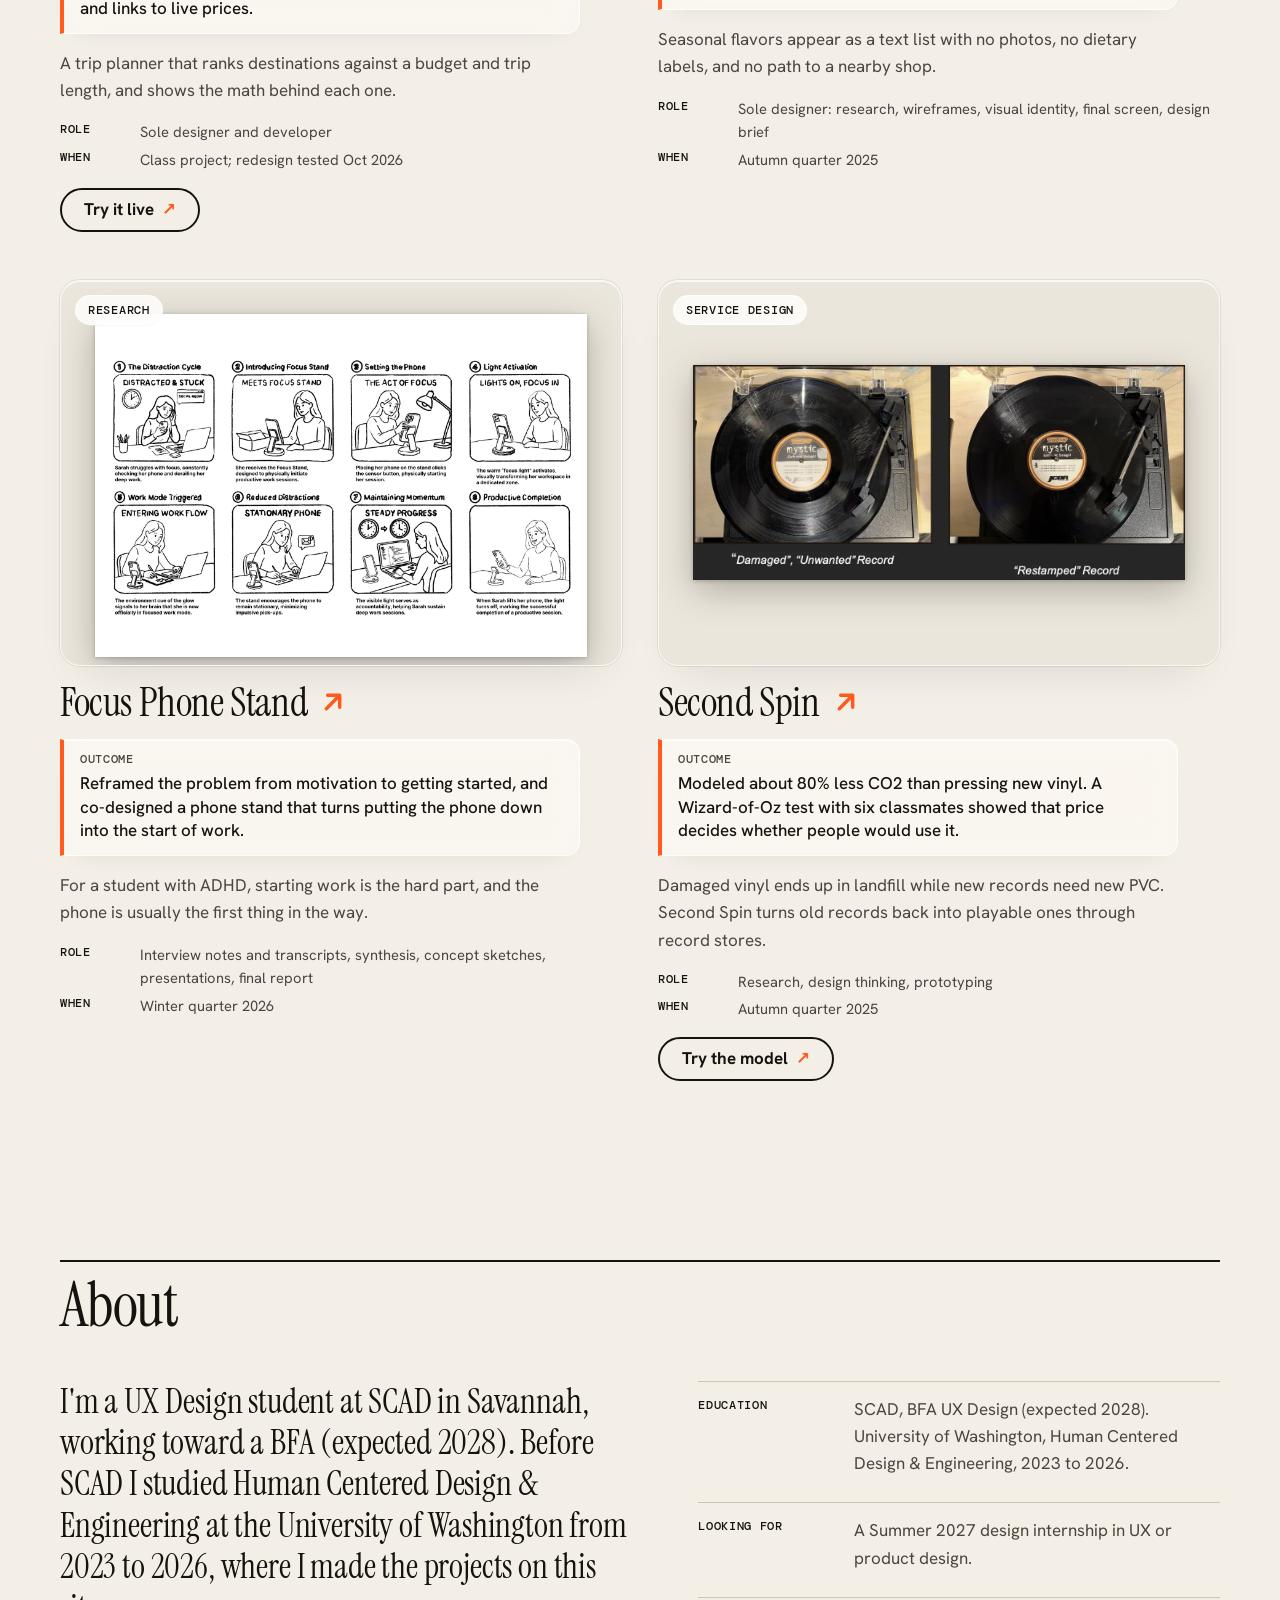
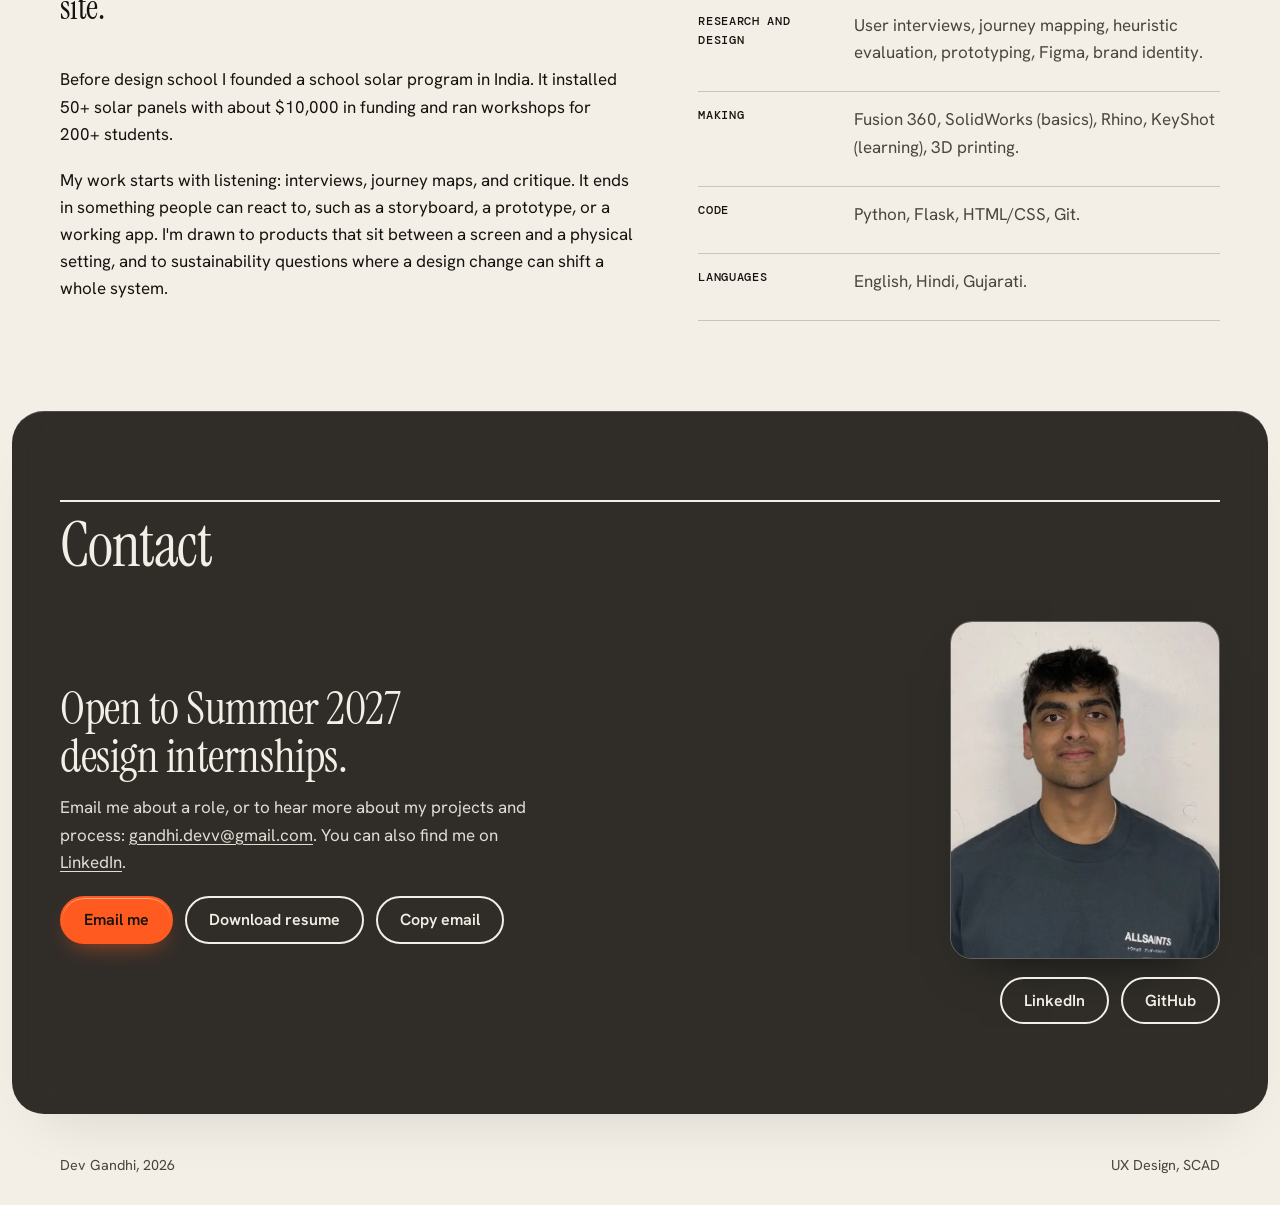
==== commit f50cb8f8: "Reposition the portfolio for product design roles - Lead with Vacation Helper, then Molly Moon's, Fo" ====
--- a/index.html
+++ b/index.html
@@ -3,8 +3,8 @@
 <head>
   <meta charset="utf-8">
   <meta name="viewport" content="width=device-width, initial-scale=1, viewport-fit=cover">
-  <title>Dev Gandhi | UX | Physical Systems Design</title>
-  <meta name="description" content="Dev Gandhi is a UX Design student at SCAD. Case studies in research, sustainable product design, visual systems, and development. Seeking a Summer 2027 design internship.">
+  <title>Dev Gandhi | UX and Product Designer</title>
+  <meta name="description" content="Dev Gandhi is a UX and product design student at SCAD. Case studies in user research, UI design, prototyping, and testing. Seeking a Summer 2027 design internship.">
   <meta name="theme-color" content="#f3efe7" media="(prefers-color-scheme: light)">
   <meta name="theme-color" content="#12100d" media="(prefers-color-scheme: dark)">
 
@@ -12,10 +12,10 @@
   <link rel="canonical" href="https://dev-0206.github.io/">
   <meta property="og:url" content="https://dev-0206.github.io/">
   <meta property="og:type" content="website">
-  <meta property="og:title" content="Dev Gandhi | UX | Physical Systems Design">
-  <meta property="og:description" content="Four case studies in UX research, sustainable product design, visual systems, and development.">
-  <meta property="og:image" content="https://dev-0206.github.io/assets/og.png">
-  <meta property="og:image:alt" content="Dev Gandhi. UX + Physical Systems.">
+  <meta property="og:title" content="Dev Gandhi | UX and Product Designer">
+  <meta property="og:description" content="Four case studies: a trip-planner app tested with real people, a website redesign and visual system, an ADHD focus concept, and a vinyl reuse service.">
+  <meta property="og:image" content="https://dev-0206.github.io/assets/og.png?v=2">
+  <meta property="og:image:alt" content="Dev Gandhi. UX and Product Designer.">
   <meta name="twitter:card" content="summary_large_image">
 
   <link rel="icon" href="assets/favicon.svg" type="image/svg+xml">
@@ -91,7 +91,7 @@
           <div class="two-col close">
             <div>
               <h3 class="contact-head">Open to Summer 2027 design internships.</h3>
-              <p class="contact-line">I'm especially interested in teams where screens meet physical products. Email me about a role, or to hear more about my projects and process: <a id="c-email" href="mailto:gandhi.devv@gmail.com">gandhi.devv@gmail.com</a>. You can also find me on <a id="c-li" href="https://www.linkedin.com/in/devgandhii" target="_blank" rel="noopener">LinkedIn</a>.</p>
+              <p class="contact-line">Email me about a role, or to hear more about my projects and process: <a id="c-email" href="mailto:gandhi.devv@gmail.com">gandhi.devv@gmail.com</a>. You can also find me on <a id="c-li" href="https://www.linkedin.com/in/devgandhii" target="_blank" rel="noopener">LinkedIn</a>.</p>
               <div class="email-row">
                 <a class="btn primary" id="c-mail-btn" href="mailto:gandhi.devv@gmail.com">Email me</a>
                 <a class="btn" id="r-dl" href="assets/Dev_Gandhi_Resume.pdf" download>Download resume</a>
@@ -131,7 +131,7 @@
     <p class="lb-cap" id="lb-cap"></p>
   </div>
 
-  <script src="js/data.js?v=20261028l"></script>
+  <script src="js/data.js?v=20261125a"></script>
   <script src="js/app.js?v=20261109d"></script>
   <script src="js/refine.js?v=20261109a"></script>
 </body>
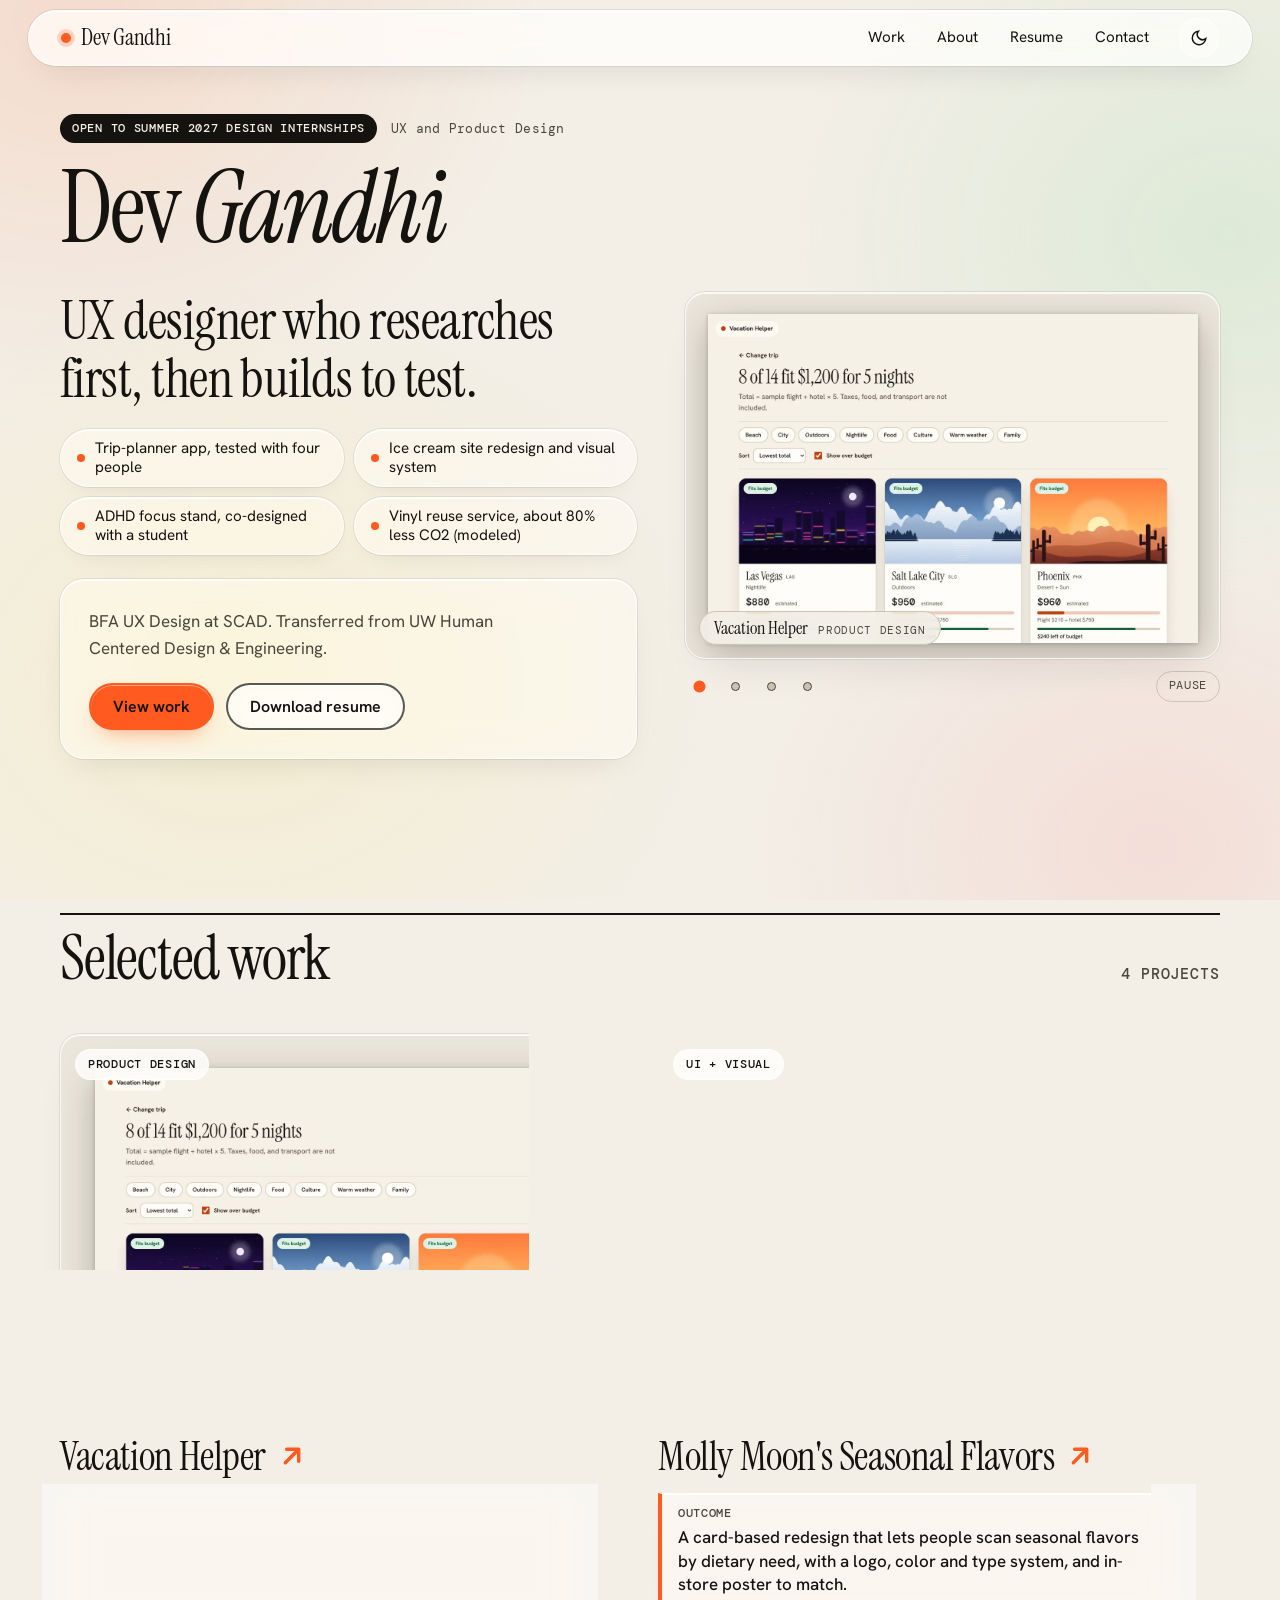
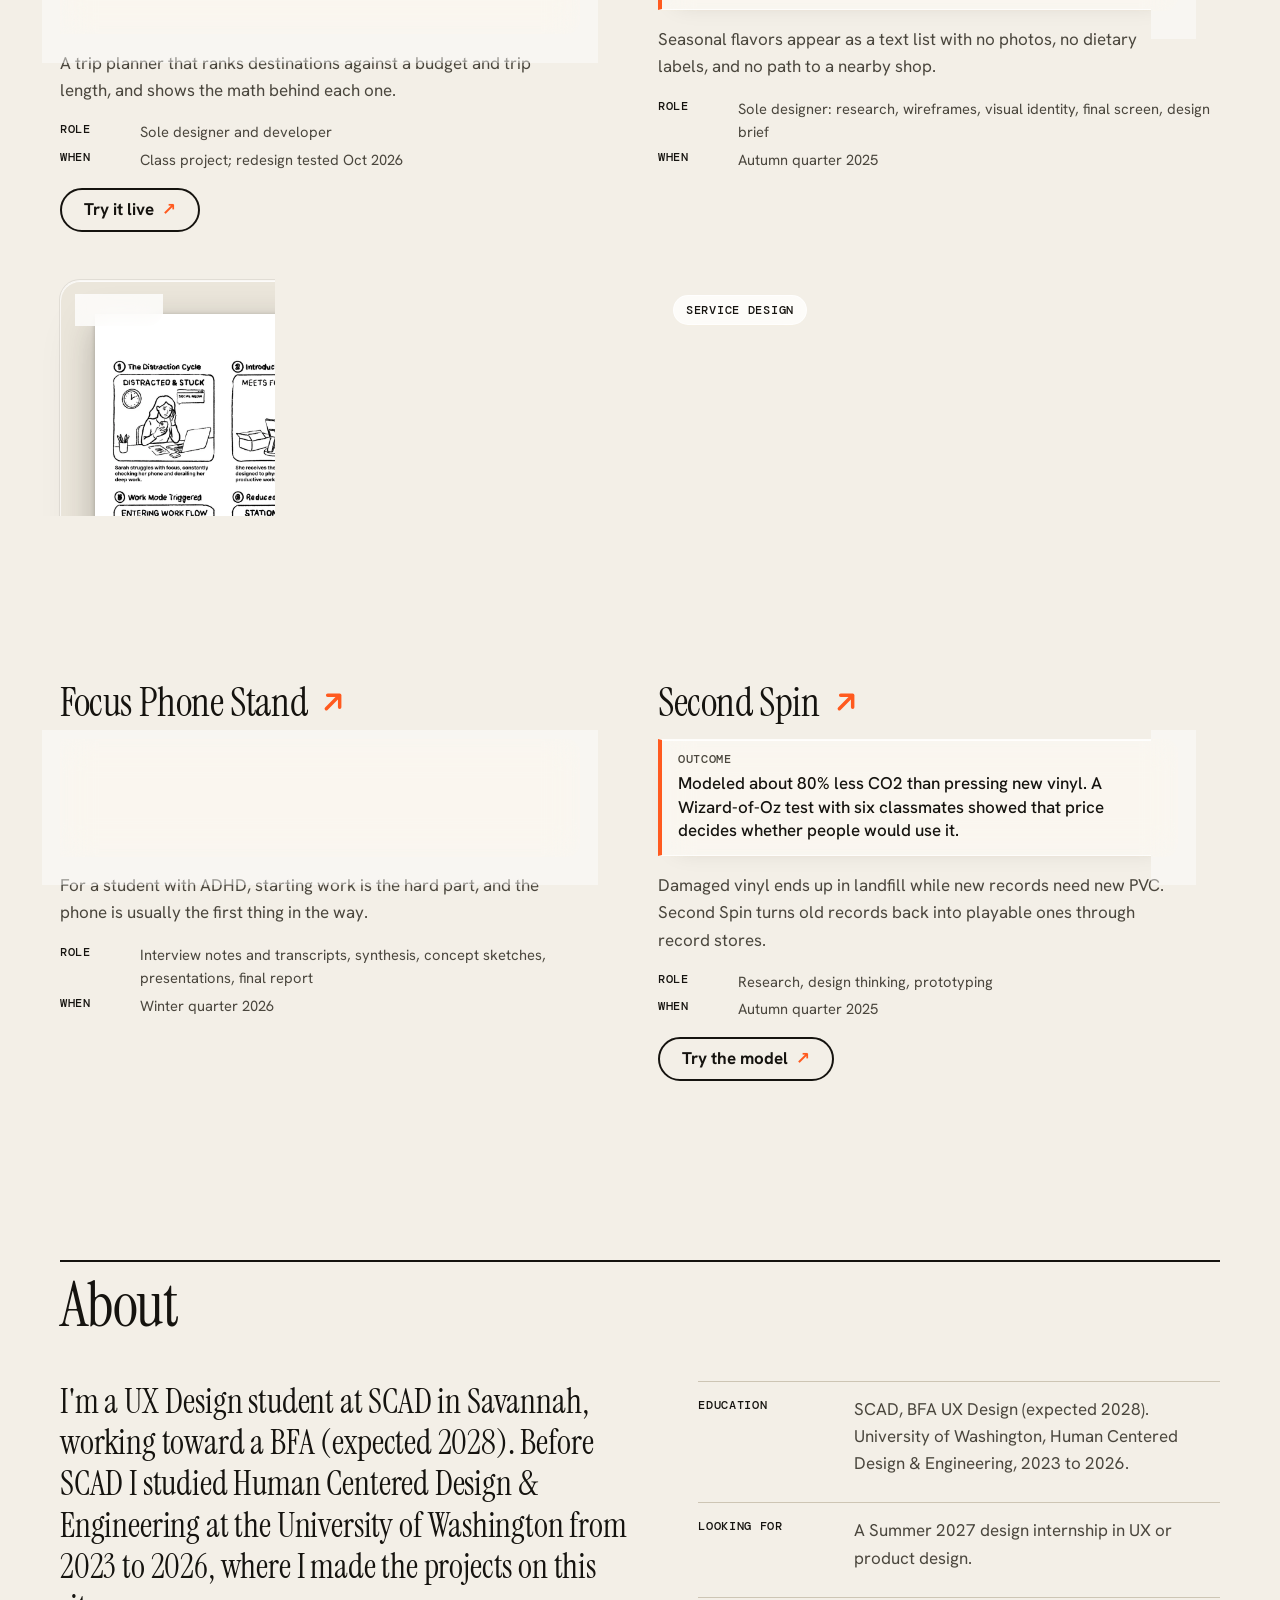
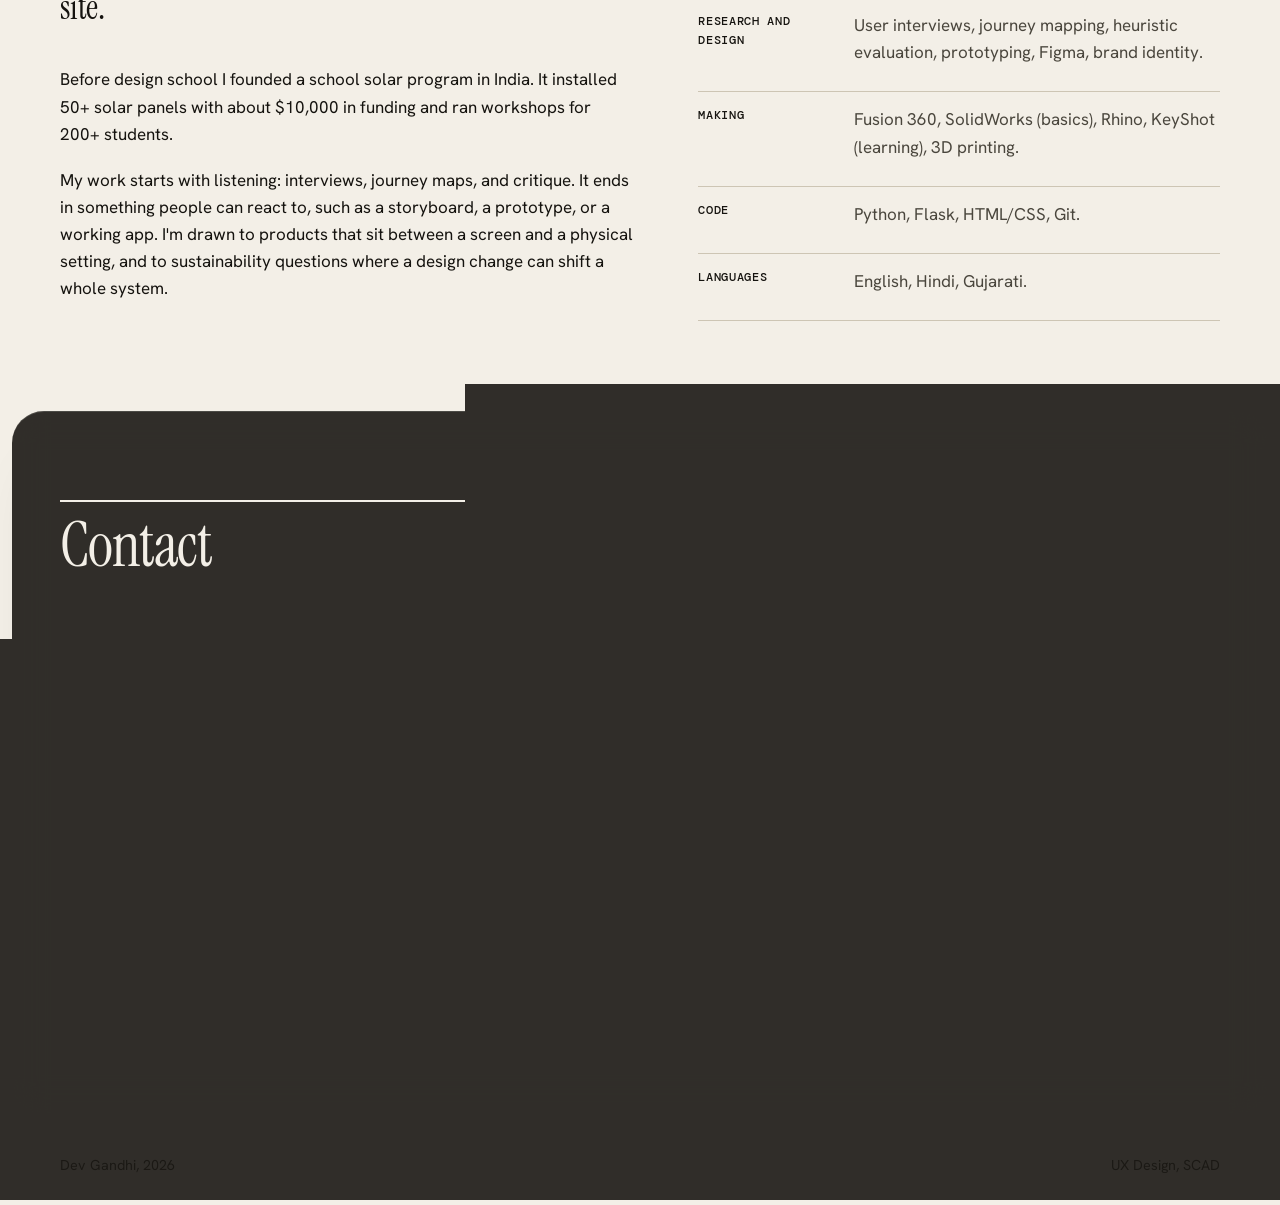
==== commit ffd41325: "Vacation Helper: testers were friends of friends Co-Authored-By: Claude Opus 5.5 <noreply@anthropic." ====
--- a/index.html
+++ b/index.html
@@ -131,7 +131,7 @@
     <p class="lb-cap" id="lb-cap"></p>
   </div>
 
-  <script src="js/data.js?v=20261125a"></script>
+  <script src="js/data.js?v=20261125b"></script>
   <script src="js/app.js?v=20261109d"></script>
   <script src="js/refine.js?v=20261109a"></script>
 </body>
